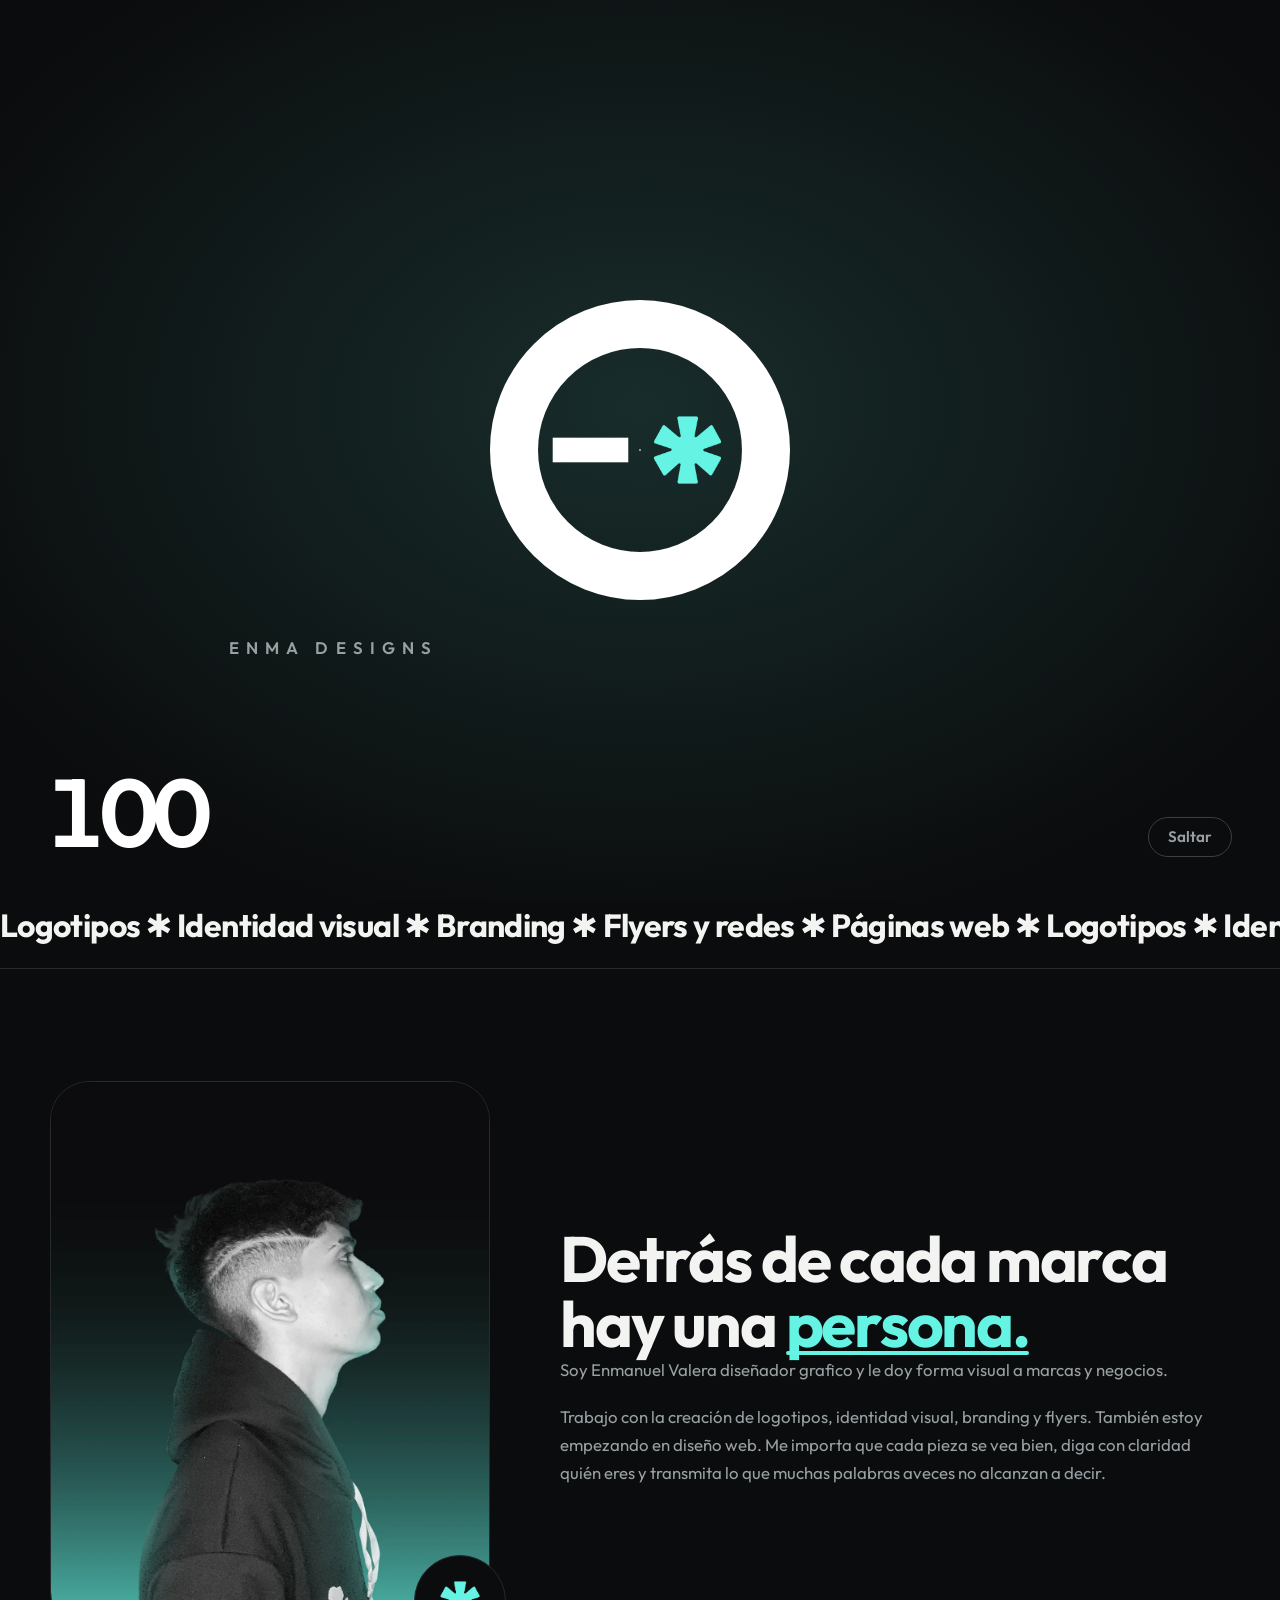
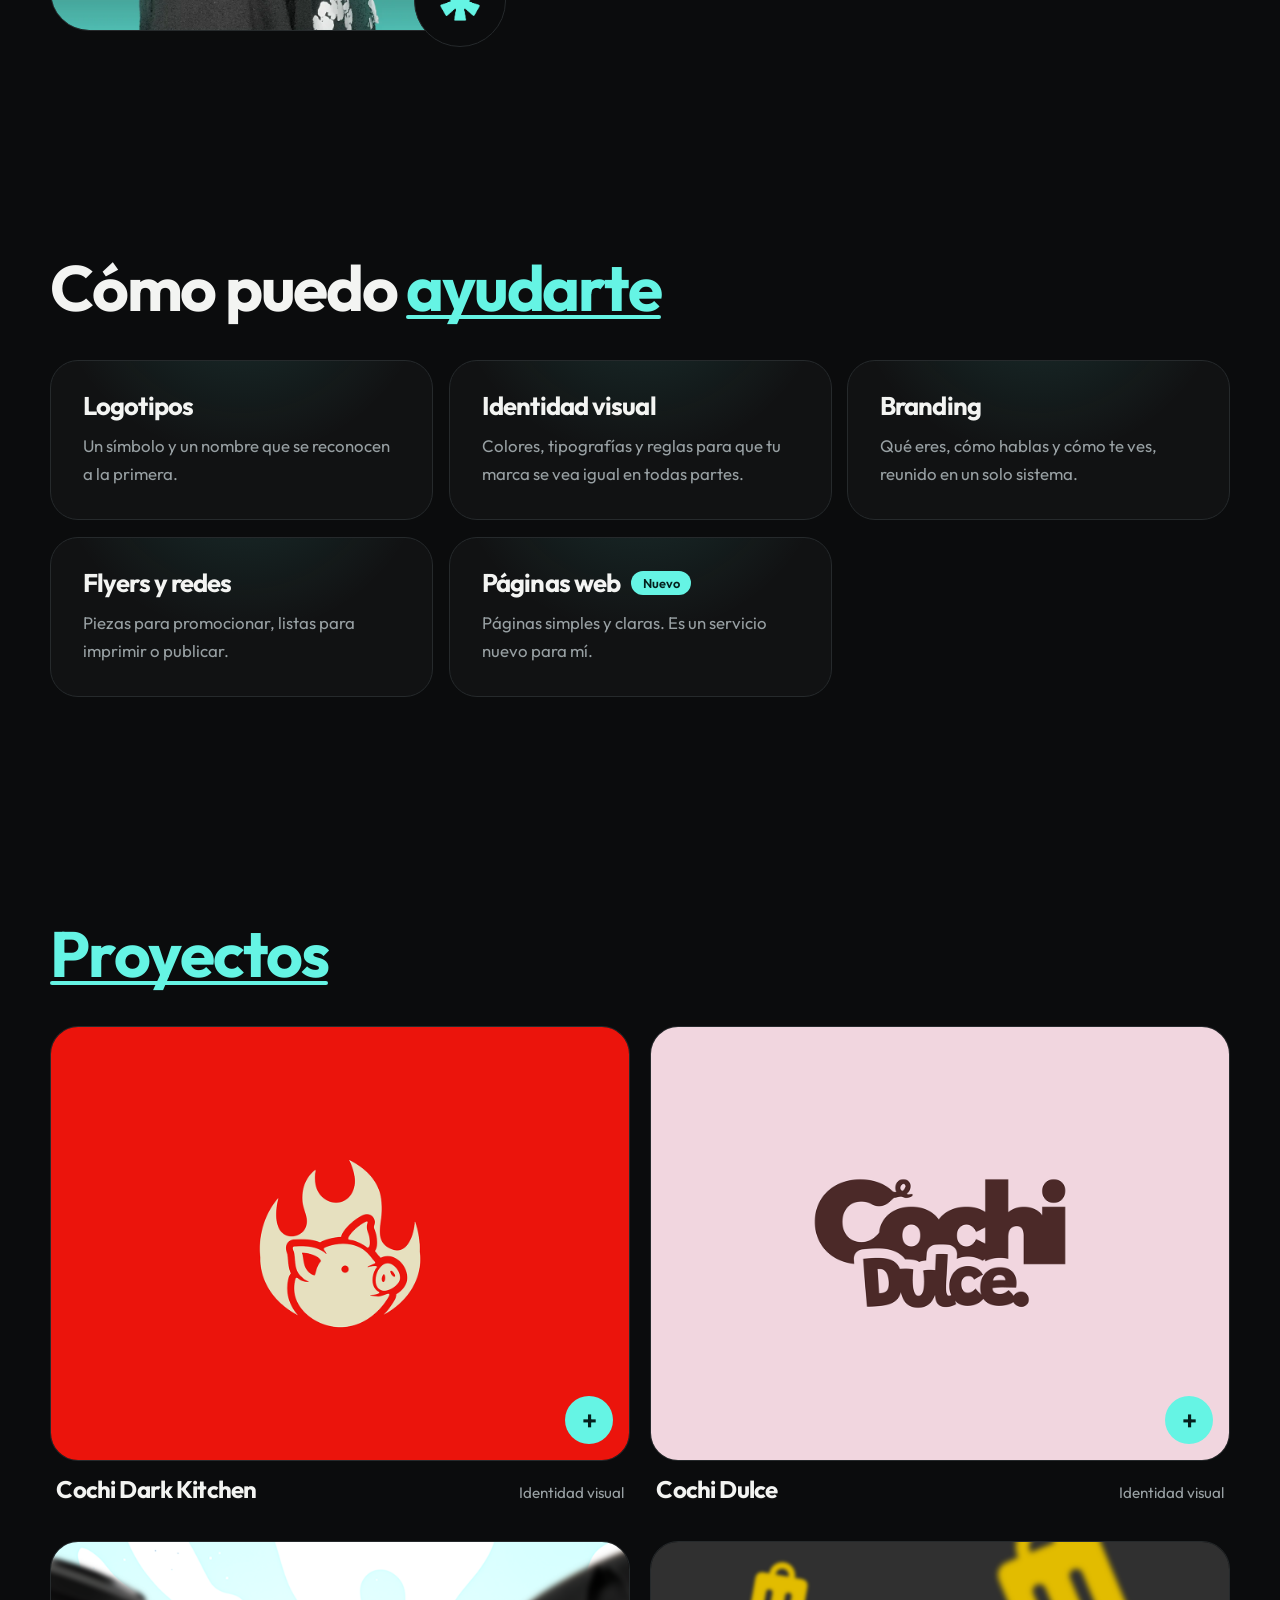
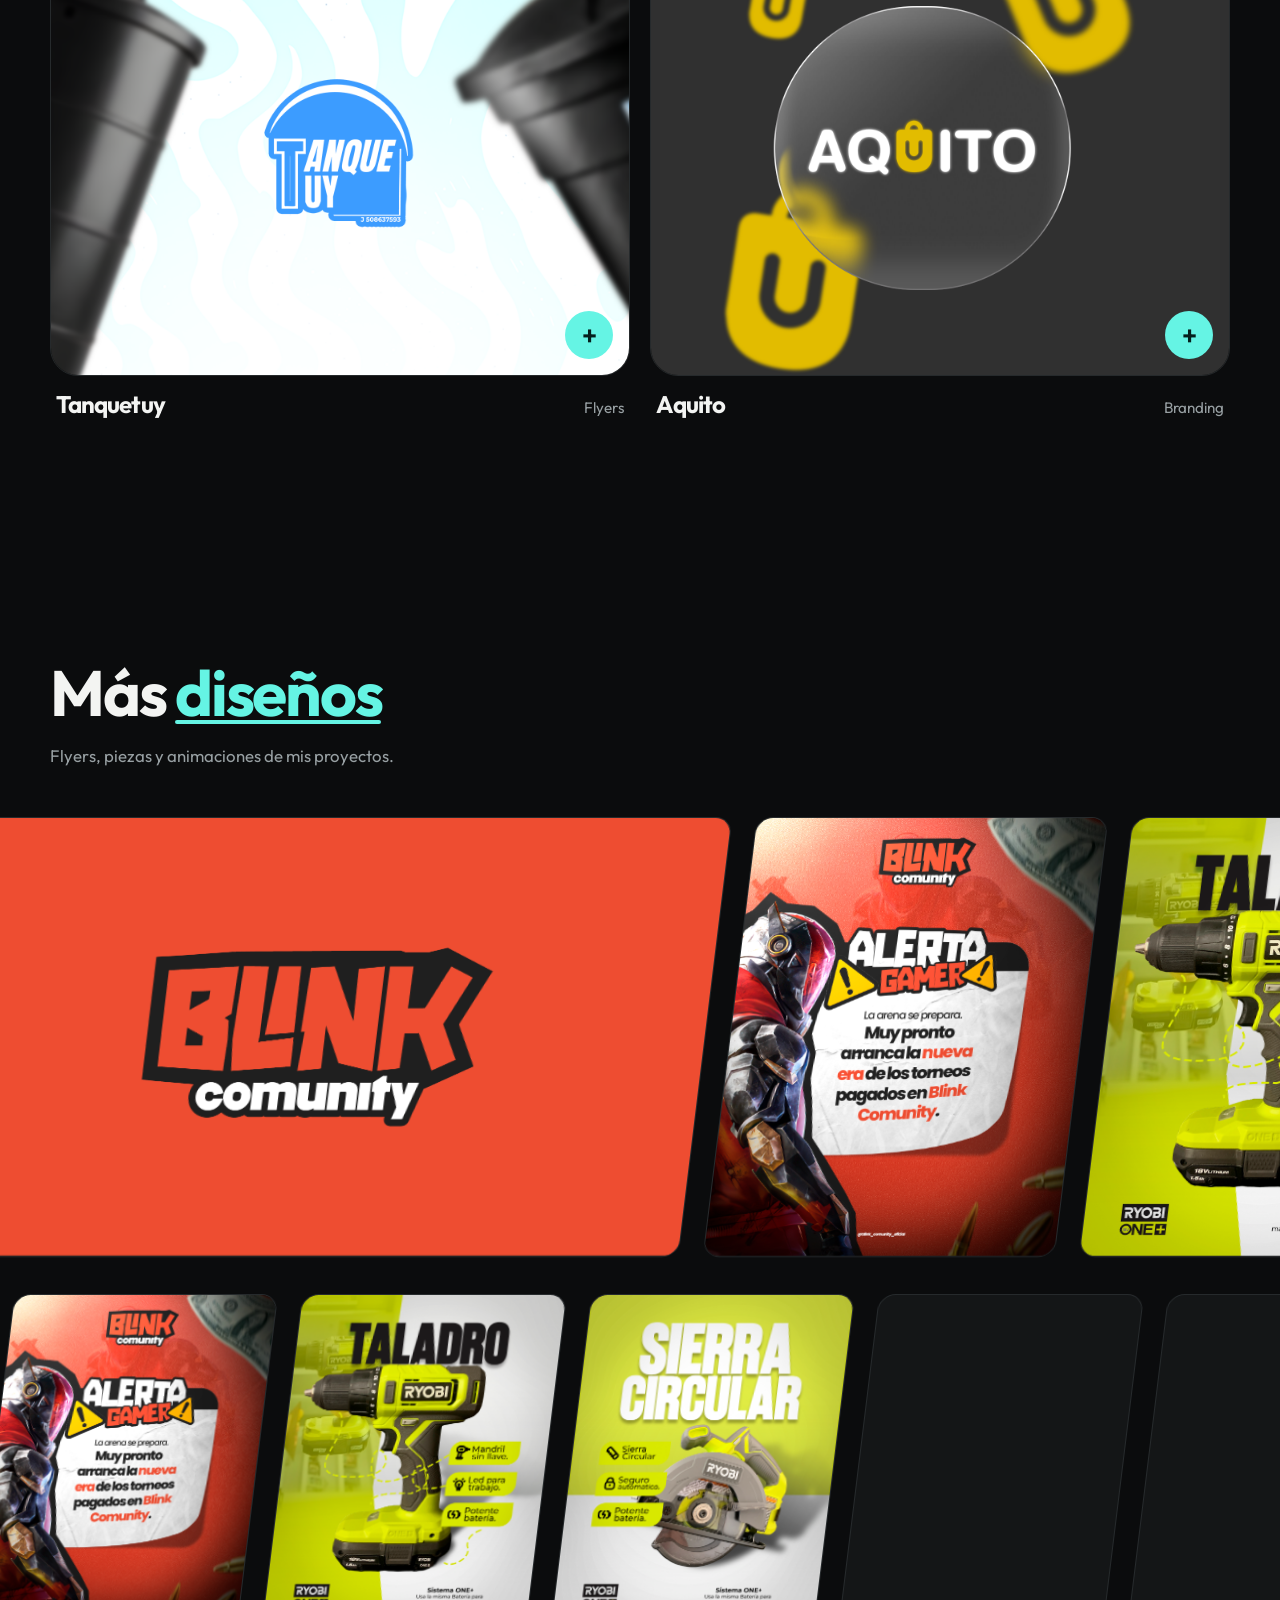
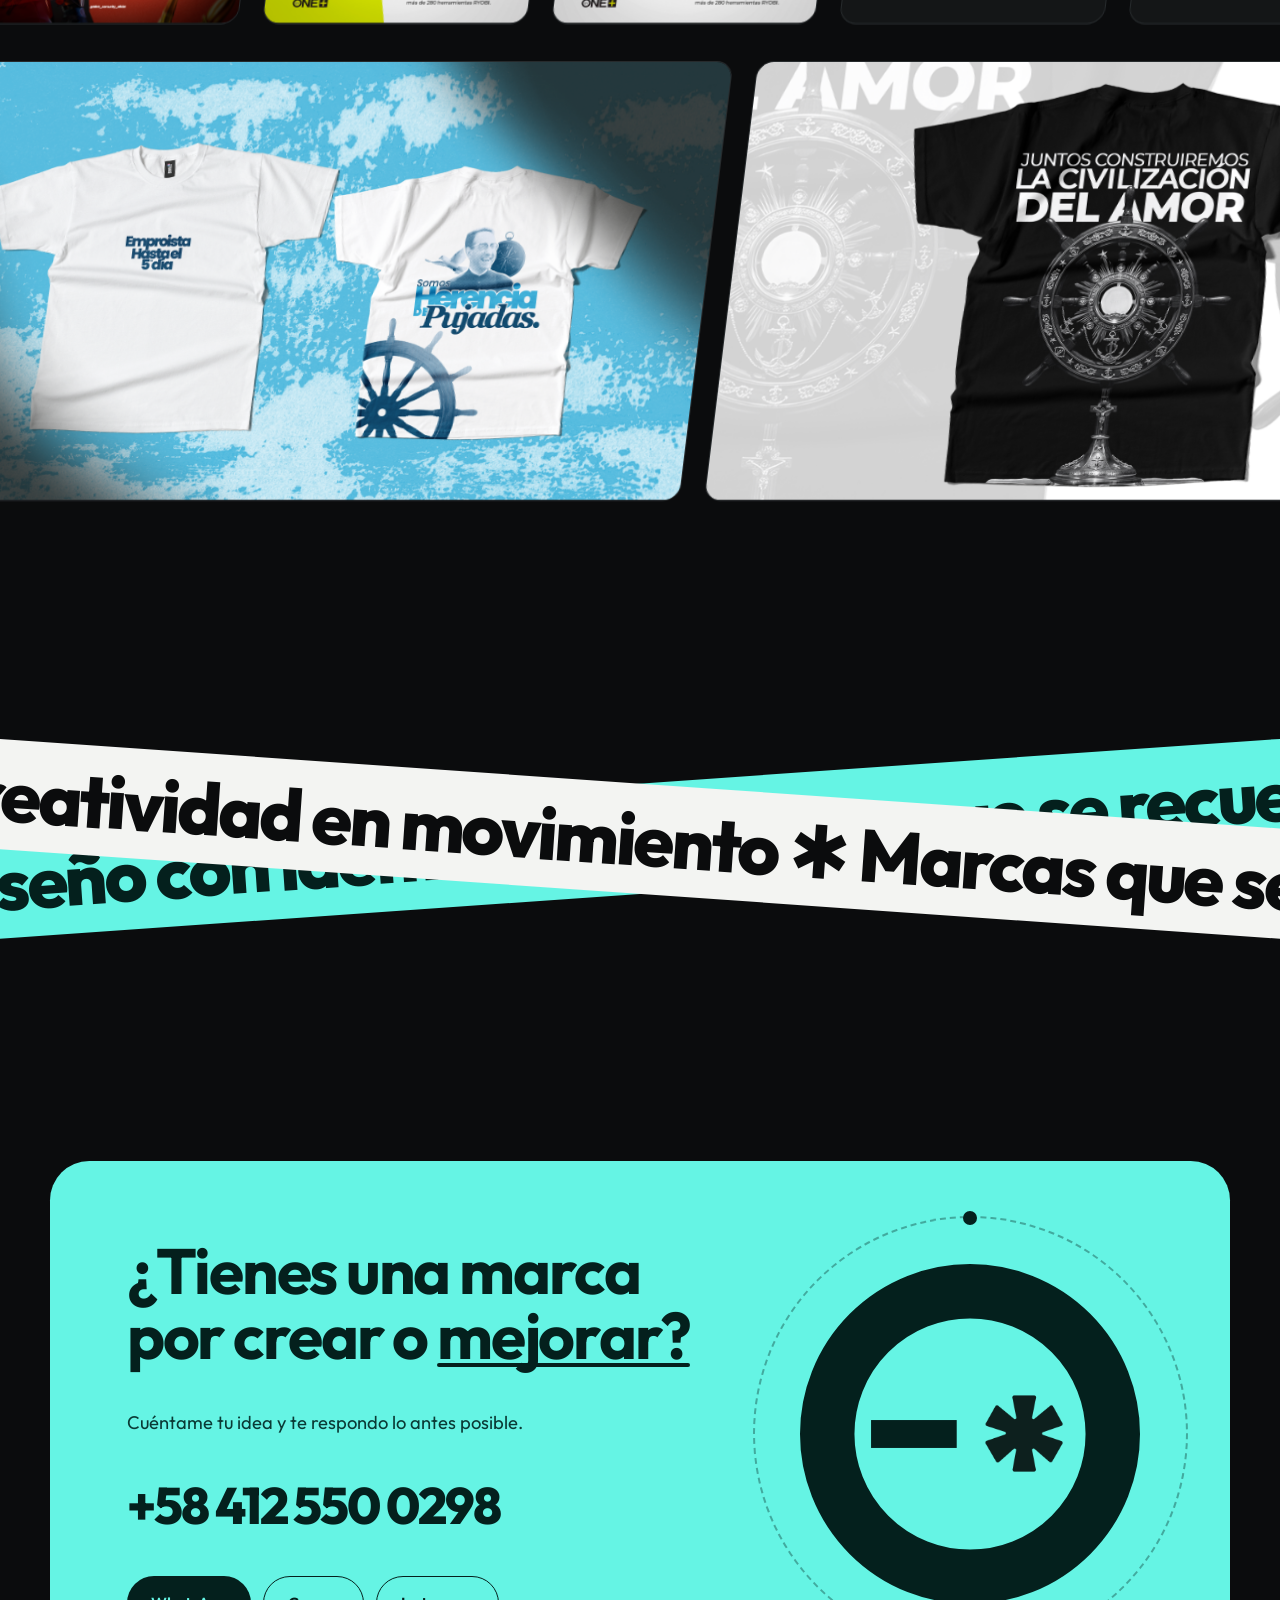
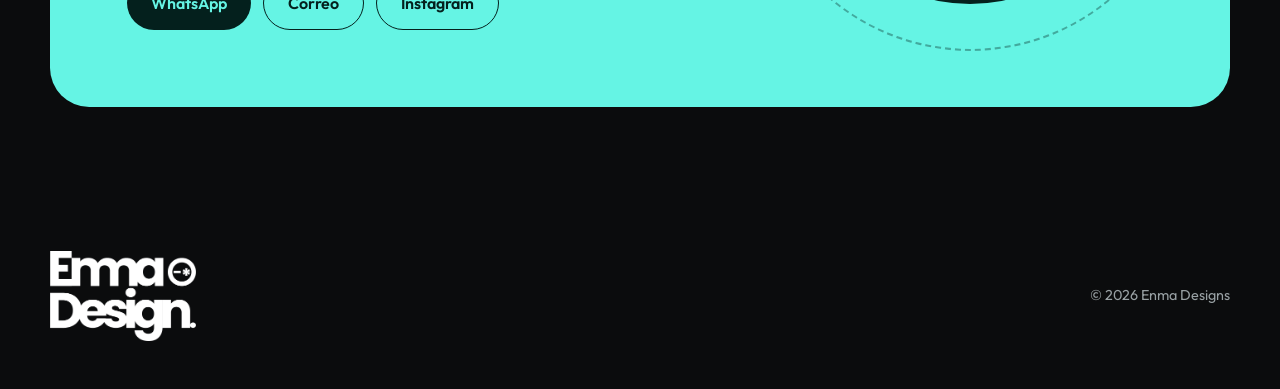
==== index.html @ 1e069873 "Initial commit" ====
<!DOCTYPE html>
<html lang="es">
<head>
<meta charset="utf-8">
<meta name="viewport" content="width=device-width,initial-scale=1">
<title>Enma Designs</title>
<meta name="description" content="Portafolio de diseño gráfico: logotipos, identidad visual, branding y flyers.">
<meta name="theme-color" content="#0b0c0d">
<meta property="og:type" content="website">
<meta property="og:title" content="Enma Designs | Portafolio de diseño gráfico">
<meta property="og:description" content="Logotipos, identidad visual, branding y flyers. Mira mi portafolio.">
<meta property="og:image" content="https://TU-DOMINIO.vercel.app/assets/og.png">
<meta name="twitter:card" content="summary_large_image">
<link rel="icon" href="assets/favicon.png">
<link rel="preconnect" href="https://fonts.googleapis.com">
<link rel="preconnect" href="https://fonts.gstatic.com" crossorigin>
<link href="https://fonts.googleapis.com/css2?family=Outfit:wght@300;400;600;700;800&display=swap" rel="stylesheet">
<script>if(!matchMedia("(prefers-reduced-motion:reduce)").matches){document.documentElement.classList.add("intro");setTimeout(function(){document.documentElement.classList.remove("intro")},8000)}</script>
<link rel="stylesheet" href="css/styles.css">
</head>
<body>
<div id="intro" role="status" aria-label="Cargando">
  <svg class="i-svg" viewBox="0 0 512 512" aria-hidden="true">
    <circle class="i-ring" cx="256.0" cy="256.0" r="215.0" stroke-width="82.0" pathLength="1"/>
    <g class="i-fade">
      <rect class="i-dash" x="107" y="235" width="129" height="42"/>
      <image class="i-star" href="assets/asterisco.png" x="269" y="189" width="136" height="134"/>
    </g>
  </svg>
  <p class="i-name"><i data-c="marca"></i></p>
  <b id="cnt">00</b>
  <button id="skip">Saltar</button>
</div>
<div class="bg" aria-hidden="true"><i></i><i></i><i></i></div>
<header class="nav">
  <a href="#inicio" class="brand" aria-label="Inicio"><img src="assets/isotipo-blanco.png" alt="" width="38" height="38"><span data-c="marca"></span></a>
  <button class="burger" aria-label="Abrir menú" aria-expanded="false"><span></span><span></span></button>
  <nav id="menu">
    <a href="#sobre-mi">Sobre mí</a><a href="#servicios">Servicios</a><a href="#proyectos">Proyectos</a><a href="#galeria">Galería</a>
    <a href="#contacto" class="btn">Contacto</a>
  </nav>
</header>

<main>
<section class="hero wrap" id="inicio">
  <div class="hero-card">
    <div class="orb"><div class="ring3d"></div><div class="ring3d b"></div><img class="star" src="assets/asterisco.png" alt="" aria-hidden="true"></div>
    <p class="hi">Hola, soy diseñador gráfico y creo <span class="swap" id="swap"></span></p>
    <h1><span class="ln"><i>Diseño</i></span><span class="ln"><i>con identidad</i></span><span class="ln"><i>propia.</i></span></h1>
    <p class="lead" data-c="intro"></p>
    <div class="cta"><a href="#proyectos" class="btn">Ver proyectos</a><a data-l="wa" class="btn o" target="_blank" rel="noopener">Escríbeme por WhatsApp</a></div>
  </div>
</section>

<div class="strip" aria-hidden="true"><div id="marquee"></div></div>

<section id="sobre-mi" class="wrap about">
  <figure class="photo rv"><div id="foto" class="tilt"></div><img class="sticker" src="assets/asterisco.png" alt=""></figure>
  <div class="rv"><h2>Detrás de cada marca hay una persona.</h2><div id="sobre"></div></div>
</section>

<section id="servicios" class="wrap">
  <h2 class="rv">Cómo puedo ayudarte</h2>
  <div class="grid3" id="servicios-lista"></div>
</section>

<section id="proyectos" class="wrap">
  <h2 class="rv">Proyectos</h2>
  <div class="grid2" id="proyectos-lista"></div>
</section>

<section id="galeria" class="wrap">
  <h2 class="rv">Más diseños</h2>
  <p class="rv sub">Flyers, piezas y animaciones de mis proyectos.</p>
  <div class="reel" id="reel"></div>
</section>

<section class="ribbons" aria-hidden="true"><div class="rb a"><div class="mq" id="rbA"></div></div><div class="rb b"><div class="mq" id="rbB"></div></div></section>

<section id="contacto" class="wrap">
  <div class="contact rv">
      <div class="iso" aria-hidden="true">
    <div class="iso-in">
      <span class="iso-orbit"></span>
      <svg viewBox="0 0 512 512"><circle class="iso-ring" cx="256" cy="256" r="215" stroke-width="82" pathLength="1"/><rect class="iso-dash" x="107" y="235" width="129" height="42"/></svg>
      <span class="iso-star"><img src="assets/asterisco.png" alt=""></span>
    </div>
  </div>
    <h2>¿Tienes una marca por crear o mejorar?</h2>
    <p>Cuéntame tu idea y te respondo lo antes posible.</p>
    <a data-l="tel" class="phone" data-c="telefono"></a>
    <div class="cta"><a data-l="wa" class="btn" target="_blank" rel="noopener">WhatsApp</a><a data-l="mail" class="btn o">Correo</a><a data-l="ig" class="btn o" target="_blank" rel="noopener">Instagram</a></div>
  </div>
</section>
</main>

<dialog id="modal" aria-label="Detalle del proyecto"><button class="x" aria-label="Cerrar">✕</button><div id="modal-body"></div><div class="m-nav"><button data-d="-1">‹ Anterior</button><button data-d="1">Siguiente ›</button></div></dialog>

<dialog id="lb" aria-label="Diseño ampliado"><button class="x" aria-label="Cerrar">✕</button><div id="lb-body"></div><div class="m-nav"><button data-d="-1" aria-label="Anterior">‹</button><button data-d="1" aria-label="Siguiente">›</button></div></dialog>

<a class="fab" data-l="wa" target="_blank" rel="noopener">WhatsApp</a>

<footer class="wrap foot"><img src="assets/logotipo-blanco.png" alt="Logotipo" height="90"><p>© <span id="anio"></span> <span data-c="marca"></span></p></footer>

<script src="js/config.js"></script>
<script src="js/main.js"></script>
<script src="js/intro.js"></script>
</body>
</html>
---- css/styles.css ----
:root{--bg:#0b0c0d;--card:#141617;--line:#262a2c;--tx:#f3f4f2;--mu:#98a0a3;--ac:#65f4e4;--r:28px;--rot:0deg}
*{box-sizing:border-box;margin:0}
html{scroll-behavior:smooth;scroll-padding-top:90px}
html{background:var(--bg)}body{background:transparent;color:var(--tx);font:400 1.05rem/1.65 "Outfit",system-ui,sans-serif;-webkit-font-smoothing:antialiased;overflow-x:hidden}
img,video{display:block;max-width:100%}
a{color:inherit;text-decoration:none}
:focus-visible{outline:2px solid var(--ac);outline-offset:3px}
.wrap{width:min(1180px,100% - 2.5rem);margin-inline:auto}
section{padding:clamp(3.5rem,9vw,7rem) 0}
h1,h2,h3{font-weight:700;line-height:1.02;letter-spacing:-.035em}
h2{font-size:clamp(2.1rem,5.5vw,4rem);max-width:15ch;margin-bottom:2.5rem}
p{max-width:60ch;color:var(--mu)}
.btn{display:inline-flex;align-items:center;padding:.8rem 1.5rem;border-radius:99px;font-weight:600;font-size:1rem;background:var(--ac);color:#04201d;transition:transform .2s,background .2s}
.btn:hover{transform:translateY(-2px)}
.btn.o{background:none;color:var(--tx);border:1px solid #3a3f42}
.btn.o:hover{border-color:var(--ac);color:var(--ac)}
.cta{display:flex;flex-wrap:wrap;gap:.75rem;margin-top:1.8rem}

.nav{position:fixed;inset:0 0 auto;z-index:20;display:flex;justify-content:space-between;align-items:center;padding:.8rem 1.25rem;background:rgba(11,12,13,.75);backdrop-filter:blur(14px);border-bottom:1px solid var(--line)}
.brand{display:flex;align-items:center;gap:.6rem;font-weight:700;letter-spacing:-.02em}
.nav nav{display:flex;align-items:center;gap:1.8rem;font-weight:400}
.nav nav a:not(.btn):hover{color:var(--ac)}
.nav .btn{padding:.55rem 1.2rem}
.burger{display:none;background:none;border:0;width:44px;height:44px;cursor:pointer}
.burger span{display:block;width:24px;height:2px;background:var(--tx);margin:6px auto;transition:transform .25s}
.menu .burger span:first-child{transform:translateY(4px) rotate(45deg)}
.menu .burger span:last-child{transform:translateY(-4px) rotate(-45deg)}

.hero{padding:6.5rem 0 1rem}
.hero-card{position:relative;overflow:hidden;border-radius:calc(var(--r)*1.4);padding:clamp(1.8rem,6vw,5rem);min-height:min(78vh,640px);display:flex;flex-direction:column;justify-content:flex-end;background:radial-gradient(90% 90% at 85% 15%,rgba(101,244,228,.2),transparent 60%),linear-gradient(160deg,#16191a,#0d0f10);border:1px solid var(--line)}
.hero h1{font-size:clamp(3rem,10.5vw,8.2rem);font-weight:800;letter-spacing:-.05em;line-height:.95;margin:.8rem 0 1.4rem}
.ln{display:block;overflow:hidden;padding-bottom:.08em}
.ln i{display:block;font-style:normal;transform:translateY(105%);animation:up .9s cubic-bezier(.2,.8,.2,1) forwards;animation-delay:calc(var(--d,0)*.12s + .15s)}
.ln:nth-child(2) i{--d:1}.ln:nth-child(3) i{--d:2}
@keyframes up{to{transform:none}}
.hi{color:var(--tx);font-weight:600}
.lead{font-size:1.2rem}
.star{position:absolute;right:-9%;top:-12%;width:min(58%,560px);opacity:.95;transform:rotate(var(--rot));filter:drop-shadow(0 0 60px rgba(101,244,228,.35));pointer-events:none}

.strip{overflow:hidden;border-block:1px solid var(--line);padding:1rem 0;margin-top:1.5rem;color:var(--tx);font-size:clamp(1.3rem,3vw,2rem);font-weight:700;letter-spacing:-.02em;white-space:nowrap}
#marquee{display:flex;width:max-content;animation:mq 40s linear infinite}
#marquee span{padding-right:.5rem}
@keyframes mq{to{transform:translateX(-50%)}}

.about{display:grid;grid-template-columns:1fr 1fr;gap:2rem 4rem;align-items:start}
.about h2{margin:0}.about p+p{margin-top:1.2rem}
.grid3{display:grid;grid-template-columns:repeat(3,1fr);gap:1rem}
.grid2{display:grid;grid-template-columns:repeat(2,1fr);gap:1.25rem}
.card{background:var(--card);border:1px solid var(--line);border-radius:var(--r);padding:2rem;transition:border-color .25s}
.card:hover{border-color:var(--ac)}
.card h3{font-size:1.6rem;margin-bottom:.8rem;display:flex;align-items:center;gap:.7rem;flex-wrap:wrap}
.card small{font:600 .8rem/1 "Outfit";letter-spacing:0;color:#04201d;background:var(--ac);border-radius:99px;padding:.35rem .7rem}

.proj{display:block}
.media{aspect-ratio:4/3;border-radius:var(--r);overflow:hidden;background:var(--card);border:1px solid var(--line)}
.media img,.media video{width:100%;height:100%;object-fit:cover;transition:transform .6s}
.proj:hover .media img,.proj:hover .media video{transform:scale(1.04)}
.ph{height:100%;display:grid;place-items:center;background:radial-gradient(70% 70% at 50% 50%,rgba(101,244,228,.12),transparent)}
.ph img{width:26%;height:auto;opacity:.5;object-fit:contain}
.meta{display:flex;justify-content:space-between;align-items:baseline;gap:1rem;padding:1rem .4rem}
.meta h3{font-size:1.5rem}.meta span{color:var(--mu);font-size:.95rem}

.contact{border-radius:calc(var(--r)*1.4);padding:clamp(2rem,6vw,5rem);background:var(--ac);color:#04201d}
.contact h2{max-width:14ch}.contact p{color:#0a3a35;font-size:1.15rem}
.phone{display:block;margin-top:1.5rem;font-size:clamp(1.8rem,5vw,3.2rem);font-weight:800;letter-spacing:-.04em}
.contact .btn{background:#04201d;color:var(--ac)}
.contact .btn.o{background:none;color:#04201d;border-color:#04201d}
.foot{display:flex;justify-content:space-between;align-items:center;padding:2rem 0 3rem;flex-wrap:wrap;gap:1rem}
.foot img{width:auto}.foot p{font-size:.9rem}

.rv{opacity:0;transform:translateY(28px);transition:opacity .8s,transform .8s cubic-bezier(.2,.8,.2,1);transition-delay:calc(var(--i,0)*.1s)}
.rv.in{opacity:1;transform:none}

@media(max-width:860px){
  .grid3{grid-template-columns:1fr 1fr}.about{grid-template-columns:1fr}
  .burger{display:block}
  .nav nav{position:fixed;inset:64px 0 auto;flex-direction:column;align-items:stretch;gap:0;background:var(--bg);padding:.5rem 1.25rem 1.5rem;border-bottom:1px solid var(--line);transform:translateY(-130%);transition:transform .35s}
  .menu .nav nav{transform:none}
  .nav nav a{padding:1rem 0;font-size:1.3rem}.nav nav .btn{justify-content:center;margin-top:.5rem}
}
@media(max-width:560px){.grid3,.grid2{grid-template-columns:1fr}.star{width:80%;right:-25%}.hero-card{min-height:70vh}}
@media(prefers-reduced-motion:reduce){*{animation:none!important;transition:none!important}.ln i{transform:none}.rv{opacity:1;transform:none}}

/* ---- fondo animado ---- */
.bg{position:fixed;inset:0;z-index:-1;overflow:hidden;pointer-events:none}
.bg i{position:absolute;width:75vmax;height:75vmax;border-radius:50%;background:radial-gradient(circle,var(--c) 0,transparent 62%);animation:drift 28s ease-in-out infinite alternate}
.bg i:nth-child(1){--c:rgba(101,244,228,.2);top:-30vmax;left:-25vmax}
.bg i:nth-child(2){--c:rgba(10,130,140,.32);bottom:-35vmax;right:-25vmax;animation-duration:36s}
.bg i:nth-child(3){--c:rgba(40,200,170,.12);top:25vh;left:30vw;animation-duration:44s;animation-direction:alternate-reverse}
@keyframes drift{to{transform:translate(20vmax,14vmax) scale(1.25)}}
.hero-card{background:radial-gradient(90% 90% at 85% 15%,rgba(101,244,228,.16),transparent 60%),rgba(14,16,17,.55)}
.card{background:radial-gradient(320px circle at var(--mx,50%) var(--my,-60%),rgba(101,244,228,.14),transparent 60%),rgba(20,22,23,.72)}

/* ---- sobre mí con foto ---- */
@media(min-width:861px){.about{grid-template-columns:.8fr 1.2fr;align-items:center}}
.photo{position:relative;width:100%;max-width:440px}
#foto{aspect-ratio:4/5;border-radius:calc(var(--r)*1.4);overflow:hidden;border:1px solid var(--line);background:rgba(20,22,23,.7)}
#foto>img{width:100%;height:100%;object-fit:cover}
#foto .ph{align-content:center;gap:.8rem}
#foto .ph img{width:90px}
.sticker{position:absolute;right:-1rem;bottom:-1rem;width:92px;height:92px;padding:22px;object-fit:contain;border-radius:50%;background:var(--bg);border:1px solid var(--line);transform:rotate(var(--rot))}

/* ---- tarjetas de proyecto ---- */
.proj{font:inherit;color:inherit;background:none;border:0;padding:0;width:100%;text-align:left;cursor:pointer}
.media{position:relative}
.plus{position:absolute;right:1rem;bottom:1rem;width:48px;height:48px;border-radius:50%;display:grid;place-items:center;background:var(--ac);color:#04201d;font-size:1.7rem;font-weight:600;transition:transform .35s cubic-bezier(.2,.8,.2,1)}
.proj:hover .plus,.proj:focus-visible .plus{transform:rotate(90deg) scale(1.12)}
.proj:hover .media{border-color:var(--ac)}

/* ---- ventana del proyecto ---- */
body.lock{overflow:hidden}
dialog{margin:auto;width:min(980px,100% - 1.2rem);max-height:92vh;padding:0;overflow:auto;border:1px solid var(--line);border-radius:var(--r);background:#0f1112;color:var(--tx);overscroll-behavior:contain}
dialog[open]{animation:pop .45s cubic-bezier(.2,.8,.2,1)}
@keyframes pop{from{opacity:0;transform:translateY(30px) scale(.97)}}
dialog::backdrop{background:rgba(4,5,5,.82);backdrop-filter:blur(6px)}
.x{position:sticky;top:.8rem;float:right;margin:.8rem .8rem 0 0;z-index:2;width:44px;height:44px;border-radius:50%;border:1px solid #3a3f42;background:rgba(11,12,13,.85);color:var(--tx);font-size:1.1rem;cursor:pointer}
.x:hover{border-color:var(--ac);color:var(--ac)}
.m-info{padding:clamp(1.5rem,5vw,3.5rem) clamp(1.5rem,5vw,3.5rem) 1.5rem}
.m-info span{color:var(--ac);font-weight:600}
.m-info h3{font-size:clamp(2.2rem,6vw,4rem);margin:.4rem 0 1rem}
.m-info .btn{margin-top:1.5rem}
.m-media{display:grid;gap:1rem;padding:0 clamp(1rem,3vw,2rem) 1.5rem}
.m-media img,.m-media video{width:100%;border-radius:calc(var(--r)*.7)}
.m-media .ph{aspect-ratio:16/9;border-radius:calc(var(--r)*.7);background:var(--card)}
.m-nav{display:flex;justify-content:space-between;padding:1rem clamp(1rem,3vw,2rem) 1.5rem;border-top:1px solid var(--line)}
.m-nav button{font:600 1rem "Outfit";color:var(--tx);background:none;border:1px solid #3a3f42;border-radius:99px;padding:.7rem 1.3rem;cursor:pointer}
.m-nav button:hover{border-color:var(--ac);color:var(--ac)}

/* ---- galería en movimiento: dos filas en bucle ---- */
.sub{margin:-1.5rem 0 2rem}
.reel{display:grid;gap:.3rem;width:100vw;margin-left:calc(50% - 50vw)}
.row{overflow:hidden;padding:1rem 0;--h:clamp(230px,34vw,440px)}
.row.b{--h:clamp(170px,25vw,330px)}
.track{display:flex;gap:clamp(.8rem,2vw,1.5rem);width:max-content;will-change:transform}
.pc{flex:none;height:var(--h);width:auto;border-radius:calc(var(--r)*.6);border:1px solid var(--line);background:var(--card);transition:transform .5s cubic-bezier(.2,.8,.2,1)}
@media(hover:hover){.pc:hover{transform:scale(1.04)}}
.row.rv{transform:translateX(var(--from,0));transition-duration:1.3s}
.row.rv.in{transform:none}
@media(prefers-reduced-motion:reduce){.row{overflow-x:auto}.row.rv{transform:none}}

/* ---- intro animada ---- */
@property --ir{syntax:"<length>";inherits:false;initial-value:0px}
html.intro{overflow:hidden}
html.intro .ln i{animation-play-state:paused}
#intro{--ir:0px;--w:min(44vmin,300px);display:none;position:fixed;inset:0;z-index:100;overflow:hidden;color:#fff;background:radial-gradient(60% 60% at 50% 45%,rgba(101,244,228,.14),transparent),#0b0c0d;-webkit-mask:radial-gradient(circle at 50% 50%,transparent var(--ir),#000 calc(var(--ir) + 1.5px));mask:radial-gradient(circle at 50% 50%,transparent var(--ir),#000 calc(var(--ir) + 1.5px))}
html.intro #intro,#intro.go{display:block}
.i-svg{position:absolute;inset:0;margin:auto;width:var(--w);height:var(--w);overflow:visible}
.i-ring{fill:none;stroke:#fff;stroke-dasharray:1;stroke-dashoffset:1;transform-box:fill-box;transform-origin:center;transform:rotate(-90deg);animation:draw 1.3s .1s cubic-bezier(.65,0,.25,1) forwards}
@keyframes draw{to{stroke-dashoffset:0}}
.i-dash{fill:#fff;transform-box:fill-box;transform-origin:left center;transform:scaleX(0);animation:sx .7s .35s cubic-bezier(.2,.8,.2,1) forwards}
@keyframes sx{to{transform:none}}
.i-star{transform-box:fill-box;transform-origin:center;transform:scale(0) rotate(-220deg);animation:pop 1s 1.05s cubic-bezier(.34,1.56,.64,1) forwards}
@keyframes pop{to{transform:none}}
#intro.out .i-fade{transform-origin:50% 50%;animation:bye .38s cubic-bezier(.5,0,.75,0) forwards}
@keyframes bye{to{opacity:0;transform:scale(.4)}}
.i-name{position:absolute;left:0;right:0;top:calc(50% + var(--w)/2 + 1.8rem);text-align:center;overflow:hidden;padding:.3rem 0 .3rem .42em;font-weight:600;font-size:clamp(.8rem,2.4vw,1.05rem);letter-spacing:.42em;text-transform:uppercase}
.i-name i{display:block;font-style:normal;transform:translateY(120%);animation:up .8s 1.55s cubic-bezier(.2,.8,.2,1) forwards}
#intro.out .i-name{opacity:0;transition:opacity .3s}
#cnt{position:absolute;left:clamp(1.2rem,4vw,3rem);bottom:clamp(1.2rem,4vw,2.5rem);font:600 clamp(2.5rem,9vw,6rem)/1 "Outfit";letter-spacing:-.04em;font-variant-numeric:tabular-nums}
#skip{position:absolute;right:clamp(1.2rem,4vw,3rem);bottom:clamp(1.4rem,4vw,2.7rem);font:600 .95rem "Outfit";color:var(--mu);background:none;border:1px solid #3a3f42;border-radius:99px;padding:.6rem 1.2rem;cursor:pointer}
#skip:hover{color:var(--ac);border-color:var(--ac)}
#intro.go{animation:iris 1.05s cubic-bezier(.7,0,.2,1) forwards}
#intro.go .i-svg{animation:grow 1.05s cubic-bezier(.7,0,.2,1) forwards}
#intro.go .i-ring{stroke:var(--ac);transition:stroke .25s}
@keyframes iris{from{--ir:var(--r0)}to{--ir:var(--R)}}
@keyframes grow{to{transform:scale(var(--S))}}

/* ---- 3D y texto en movimiento ---- */
.orb{position:absolute;right:-9%;top:-12%;width:min(58%,560px);aspect-ratio:1;display:grid;place-items:center;transform-style:preserve-3d;transform:perspective(900px) rotateX(var(--tx,0deg)) rotateY(var(--ty,0deg));transition:transform .35s ease-out;pointer-events:none}
.orb .star{position:static;width:100%}
.ring3d{position:absolute;inset:-10%;border-radius:50%;border:2px solid rgba(101,244,228,.55);animation:orbit 16s linear infinite}
.ring3d.b{inset:-26%;border:2px dashed rgba(255,255,255,.22);animation-duration:24s;animation-direction:reverse}
@keyframes orbit{from{transform:perspective(900px) rotateX(68deg) rotateZ(0)}to{transform:perspective(900px) rotateX(68deg) rotateZ(360deg)}}
.swap{display:inline-grid;overflow:hidden;vertical-align:bottom;color:var(--ac)}
.swap b{grid-area:1/1;font-weight:600;opacity:0;transform:translateY(110%);transition:transform .6s cubic-bezier(.2,.8,.2,1),opacity .6s}
.swap b.on{opacity:1;transform:none}.swap b.off{transform:translateY(-110%)}
.tilt,.media{transition:transform .3s cubic-bezier(.2,.8,.2,1),border-color .25s;will-change:transform}
h2.rv{transform:perspective(900px) rotateX(-55deg) translateY(30px);transform-origin:0 100%}
h2.rv.in{transform:none}
.ribbons{position:relative;height:clamp(260px,38vw,420px);padding:0;overflow:hidden}
.rb{position:absolute;left:-6%;right:-6%;top:50%;overflow:hidden;white-space:nowrap;font-weight:800;letter-spacing:-.04em;font-size:clamp(2rem,6vw,4.6rem);line-height:1.5}
.rb.a{background:var(--ac);color:#04201d;transform:translateY(-50%) rotate(-4deg)}
.rb.b{background:var(--tx);color:#0b0c0d;transform:translateY(-50%) rotate(4deg)}
.mq{display:flex;width:max-content;animation:mq 32s linear infinite}
.rb.b .mq{animation-direction:reverse;animation-duration:40s}
.mq span{padding-right:.4em}

/* ---- móvil, galería ampliable, títulos y foto 3D ---- */
.hero-card{min-height:min(78svh,640px)}
.row{--h:clamp(260px,40vw,440px)}.row.b{--h:clamp(200px,29vw,330px)}
.pc{cursor:zoom-in}
#lb{width:100%;max-width:none;height:100dvh;max-height:none;border:0;border-radius:0;background:rgba(5,6,6,.94);backdrop-filter:blur(10px);flex-direction:column;overflow:hidden}
#lb[open]{display:flex}
#lb .x{position:fixed;top:max(.8rem,env(safe-area-inset-top));right:.8rem;float:none;margin:0;width:48px;height:48px}
#lb-body{flex:1;min-height:0;display:flex;flex-direction:column;align-items:center;justify-content:center;gap:1.2rem;padding:4.5rem 1rem 0;text-align:center}
.lb-m{max-width:100%;max-height:66dvh;width:auto;object-fit:contain;border-radius:var(--r)}
.lb-t{max-width:34rem}.lb-t h3{font-size:1.7rem;margin-bottom:.4rem}
#lb .m-nav{border:0;justify-content:center;gap:1rem;padding:1rem 1rem calc(1.2rem + env(safe-area-inset-bottom,0px))}
#lb .m-nav button{width:56px;height:56px;padding:0;font-size:1.6rem}
.fab{position:fixed;right:1rem;bottom:calc(1rem + env(safe-area-inset-bottom,0px));z-index:30;display:flex;align-items:center;gap:.6rem;padding:.9rem 1.3rem;border-radius:99px;background:var(--ac);color:#04201d;font-weight:700;box-shadow:0 10px 30px rgba(101,244,228,.28);animation:fab 3.2s ease-in-out infinite}
.fab::before{content:"";width:.6rem;height:.6rem;border-radius:50%;background:#04201d}
@keyframes fab{50%{transform:translateY(-4px)}}
html.intro .fab{display:none}
h2.rv{transform:none;opacity:1}
.w{display:inline-block;white-space:nowrap}
.c{display:inline-block;opacity:0;transform:perspective(500px) translateY(.5em) rotateX(-90deg) scale(.8);transform-origin:50% 100%;transition:transform .8s cubic-bezier(.2,.8,.2,1),opacity .5s;transition-delay:calc(var(--n)*.03s)}
h2.in .c,.in h2 .c{opacity:1;transform:none;animation:wave 5s calc(var(--n)*.1s + 1.4s) ease-in-out infinite}
@keyframes wave{50%{transform:translateY(-.07em)}}
.hl{position:relative;color:var(--ac)}
.hl::after{content:"";position:absolute;left:0;right:0;bottom:.02em;height:.07em;border-radius:9px;background:currentColor;transform:scaleX(0);transform-origin:left;transition:transform .9s .7s cubic-bezier(.2,.8,.2,1)}
h2.in .hl::after,.in h2 .hl::after{transform:none}
.contact .hl{color:inherit}
.ln:nth-child(3) i{color:var(--ac)}
.swap{padding-bottom:.2em;margin-bottom:-.2em}
@keyframes sway{0%,100%{transform:perspective(900px) rotateY(-9deg) rotateX(3deg)}50%{transform:perspective(900px) rotateY(9deg) rotateX(-3deg)}}
@media(hover:none){#foto{animation:sway 8s ease-in-out infinite}}

/* ---- galería ampliada: fondo transparente y animaciones ---- */
#lb{background:rgba(11,12,13,.34);-webkit-backdrop-filter:blur(18px) saturate(1.15);backdrop-filter:blur(18px) saturate(1.15)}
#lb::backdrop{background:none}
#lb[open]{animation:lbIn .45s ease-out}
@keyframes lbIn{from{opacity:0}}
#lb.out{animation:lbOut .38s ease-in forwards}
@keyframes lbOut{to{opacity:0}}
#lb-body{transition:transform .38s ease-in,opacity .38s}
#lb.out #lb-body{transform:scale(.94) translateY(14px);opacity:0}
.lb-m{box-shadow:0 30px 80px rgba(0,0,0,.4)}
.lb-t{animation:fadeUp .6s .3s cubic-bezier(.2,.8,.2,1) both}
@keyframes fadeUp{from{opacity:0;transform:translateY(16px)}}

/* ---- isotipo animado en el bloque de contacto ---- */
.contact{position:relative;overflow:hidden}
.contact>*:not(.iso){position:relative;z-index:1}
.iso{--iw:min(30vw,340px);position:absolute;right:clamp(1.5rem,7vw,6rem);top:50%;width:var(--iw);height:var(--iw);margin-top:calc(var(--iw)/-2);pointer-events:none}
.iso-in{position:relative;width:100%;height:100%;animation:isofloat 6s ease-in-out infinite}
.iso svg{position:absolute;inset:0;width:100%;height:100%;overflow:visible}
.iso-ring{fill:none;stroke:#04201d;stroke-dasharray:1;stroke-dashoffset:1;transform-box:fill-box;transform-origin:center;transform:rotate(-90deg)}
.iso-dash{fill:#04201d;transform-box:fill-box;transform-origin:left center;transform:scaleX(0)}
.iso-star{position:absolute;left:52.5%;top:36.9%;width:26.6%;height:26.2%;opacity:0;transform:scale(0) rotate(-220deg)}
.iso-star img{width:100%;height:100%;filter:brightness(.13);animation:isospin 14s linear infinite}
.iso-orbit{position:absolute;inset:-14%;border:2px dashed rgba(4,32,29,.35);border-radius:50%;opacity:0}
.iso-orbit::after{content:"";position:absolute;left:50%;top:-7px;width:14px;height:14px;margin-left:-7px;border-radius:50%;background:#04201d}
.contact.in .iso-ring{animation:isodraw 1.4s .3s cubic-bezier(.65,0,.25,1) forwards}
.contact.in .iso-dash{animation:isopop .8s .9s cubic-bezier(.2,.8,.2,1) forwards}
.contact.in .iso-star{animation:isopop 1.1s 1.3s cubic-bezier(.34,1.56,.64,1) forwards}
.contact.in .iso-orbit{animation:isoorb .8s 1.8s ease-out forwards,isospin 30s 1.8s linear infinite}
@keyframes isodraw{to{stroke-dashoffset:0}}
@keyframes isopop{to{opacity:1;transform:none}}
@keyframes isoorb{to{opacity:1}}
@keyframes isospin{to{transform:rotate(360deg)}}
@keyframes isofloat{0%,100%{transform:perspective(900px) translateY(0) rotateY(-10deg) rotateX(4deg)}50%{transform:perspective(900px) translateY(-14px) rotateY(10deg) rotateX(-4deg)}}
@media(max-width:900px){.iso{--iw:min(72vw,320px);right:-14%;top:auto;bottom:-12%;margin:0;opacity:.22}}
@media(prefers-reduced-motion:reduce){.iso-ring{stroke-dashoffset:0}.iso-dash{transform:none}.iso-star{opacity:1;transform:none}.iso-orbit{opacity:1}}
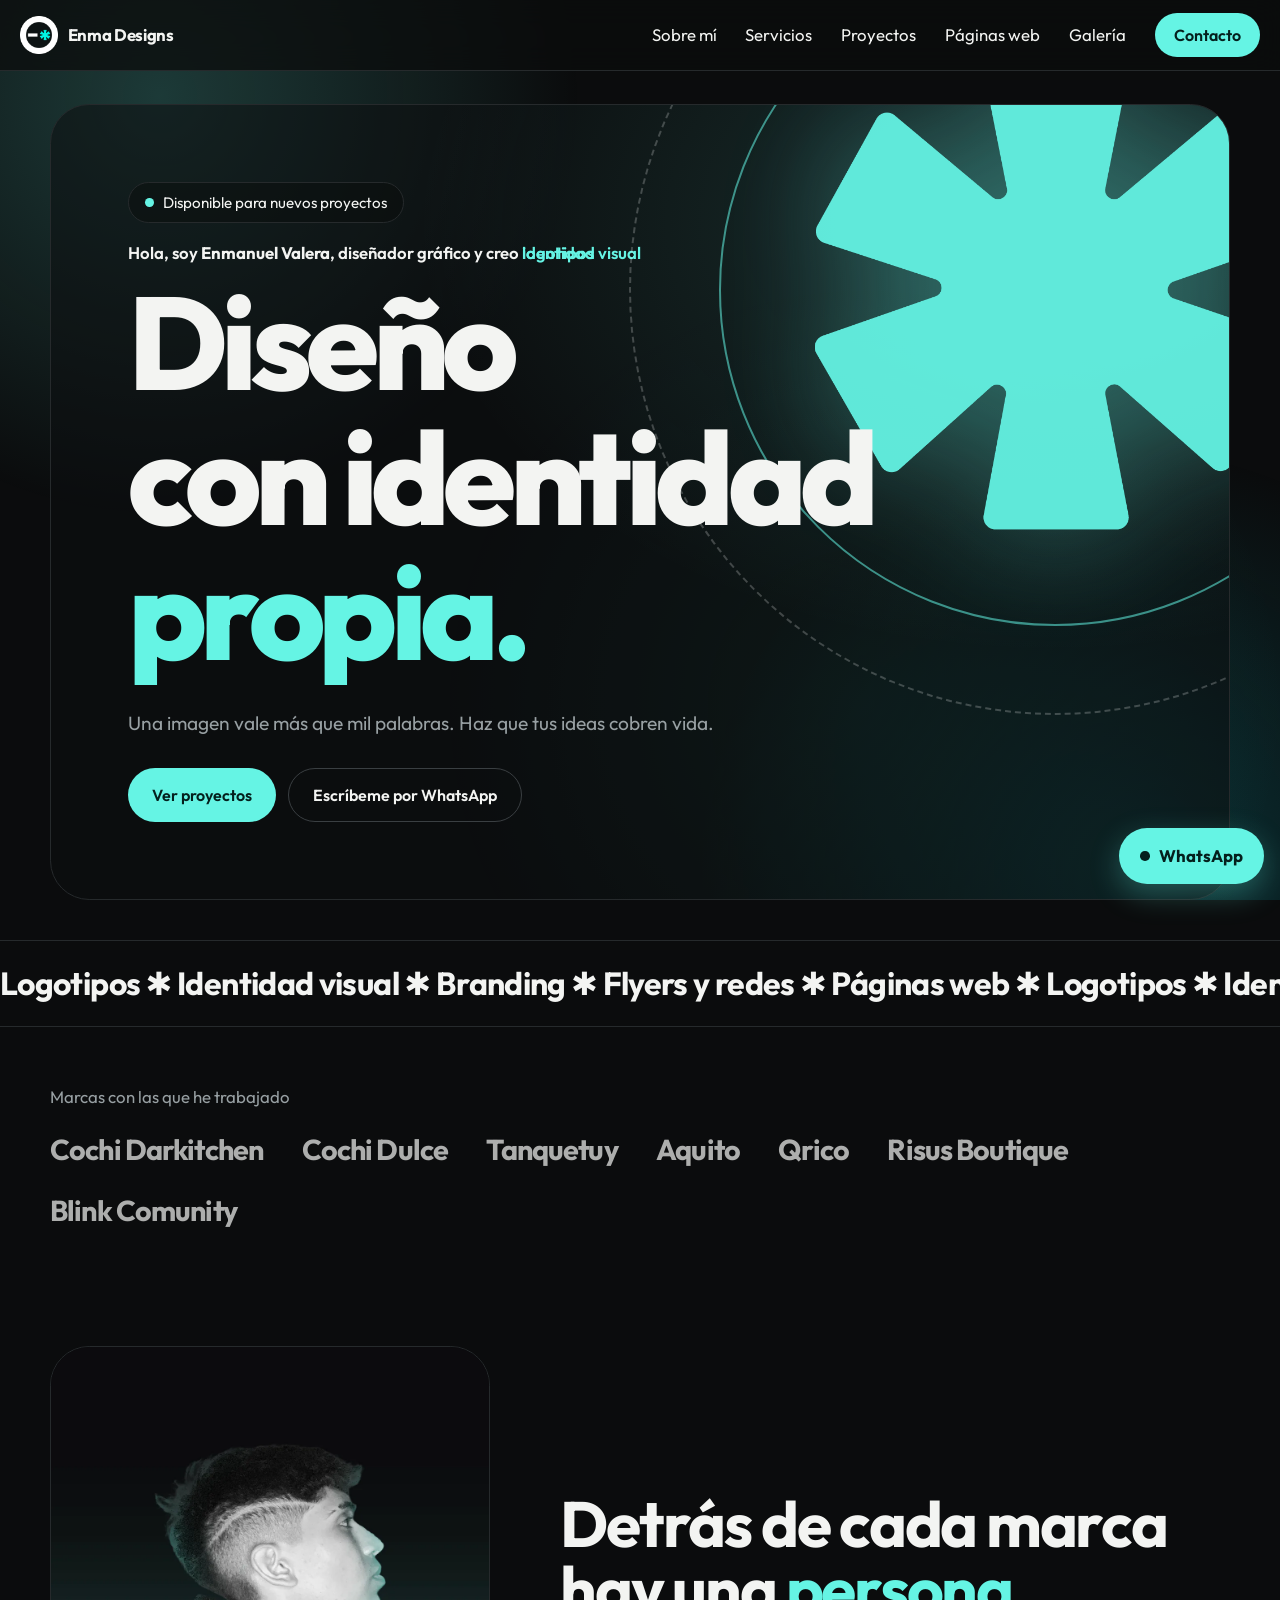
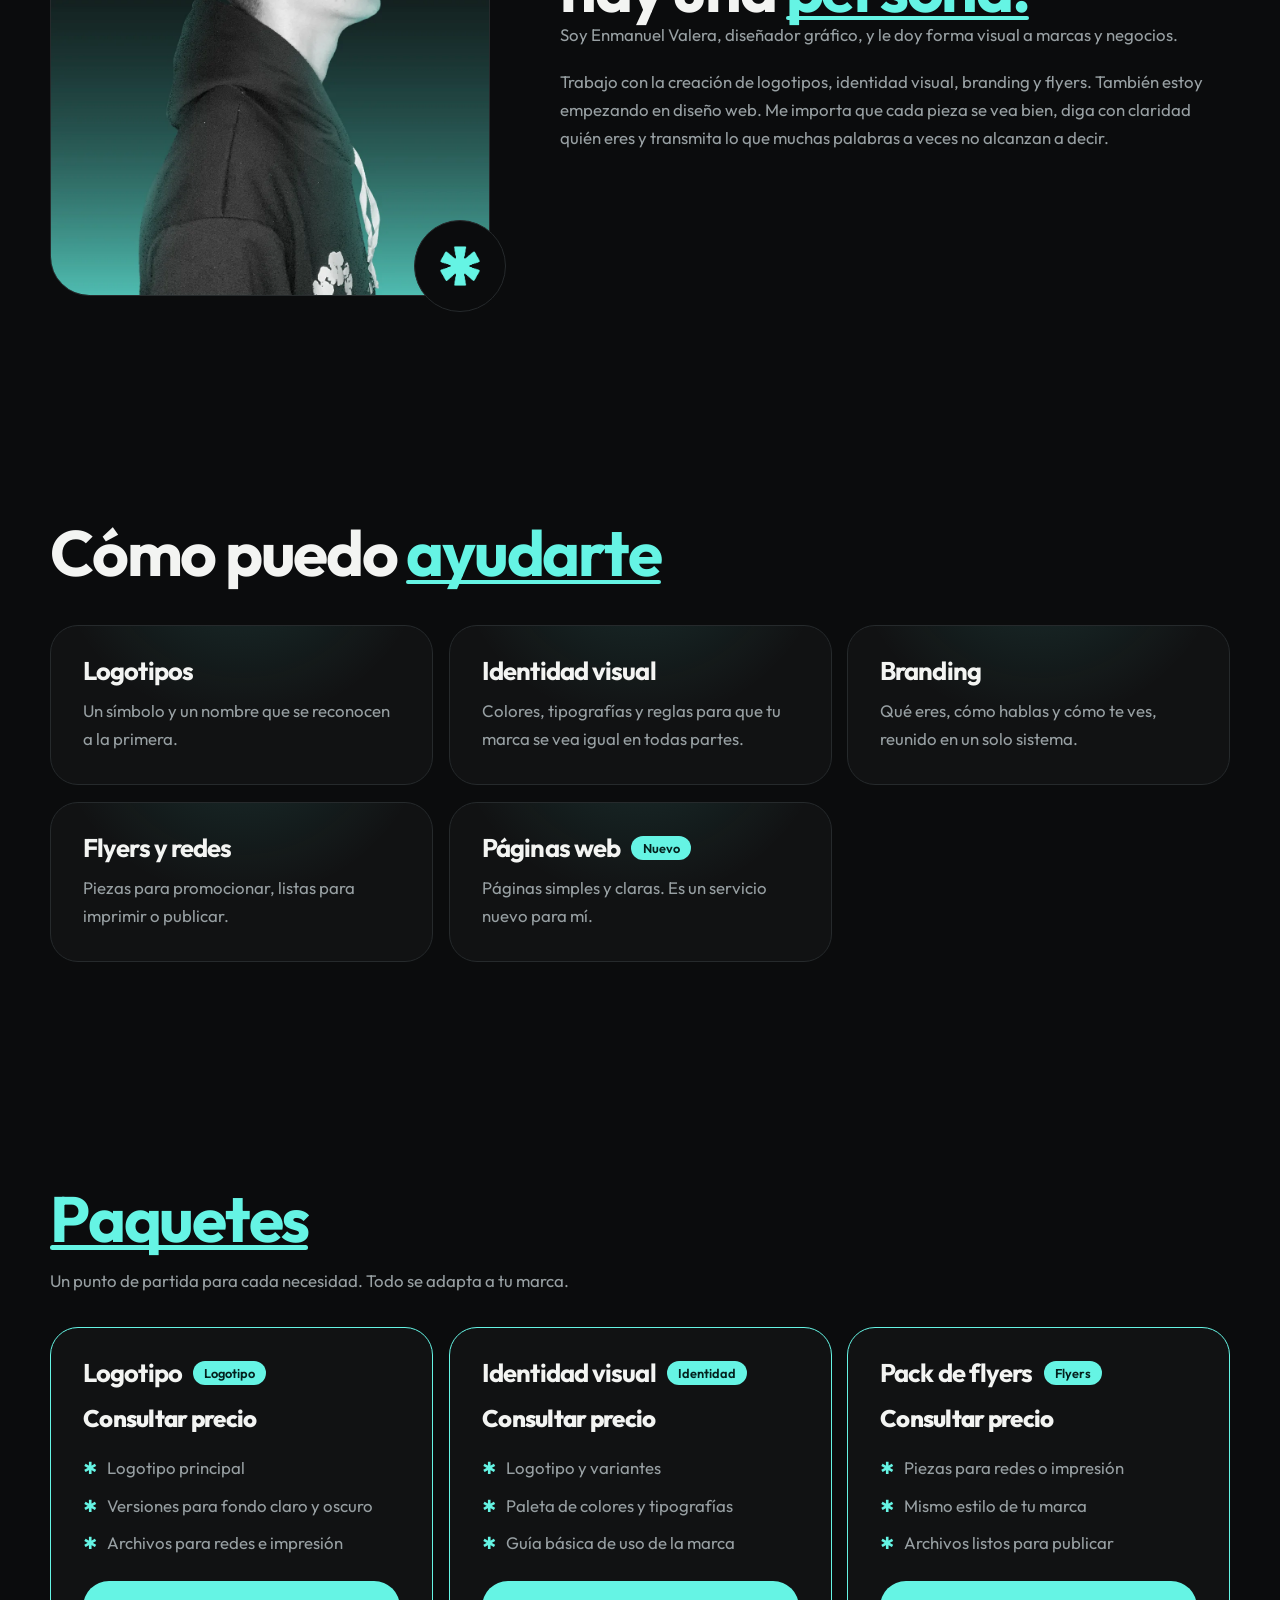
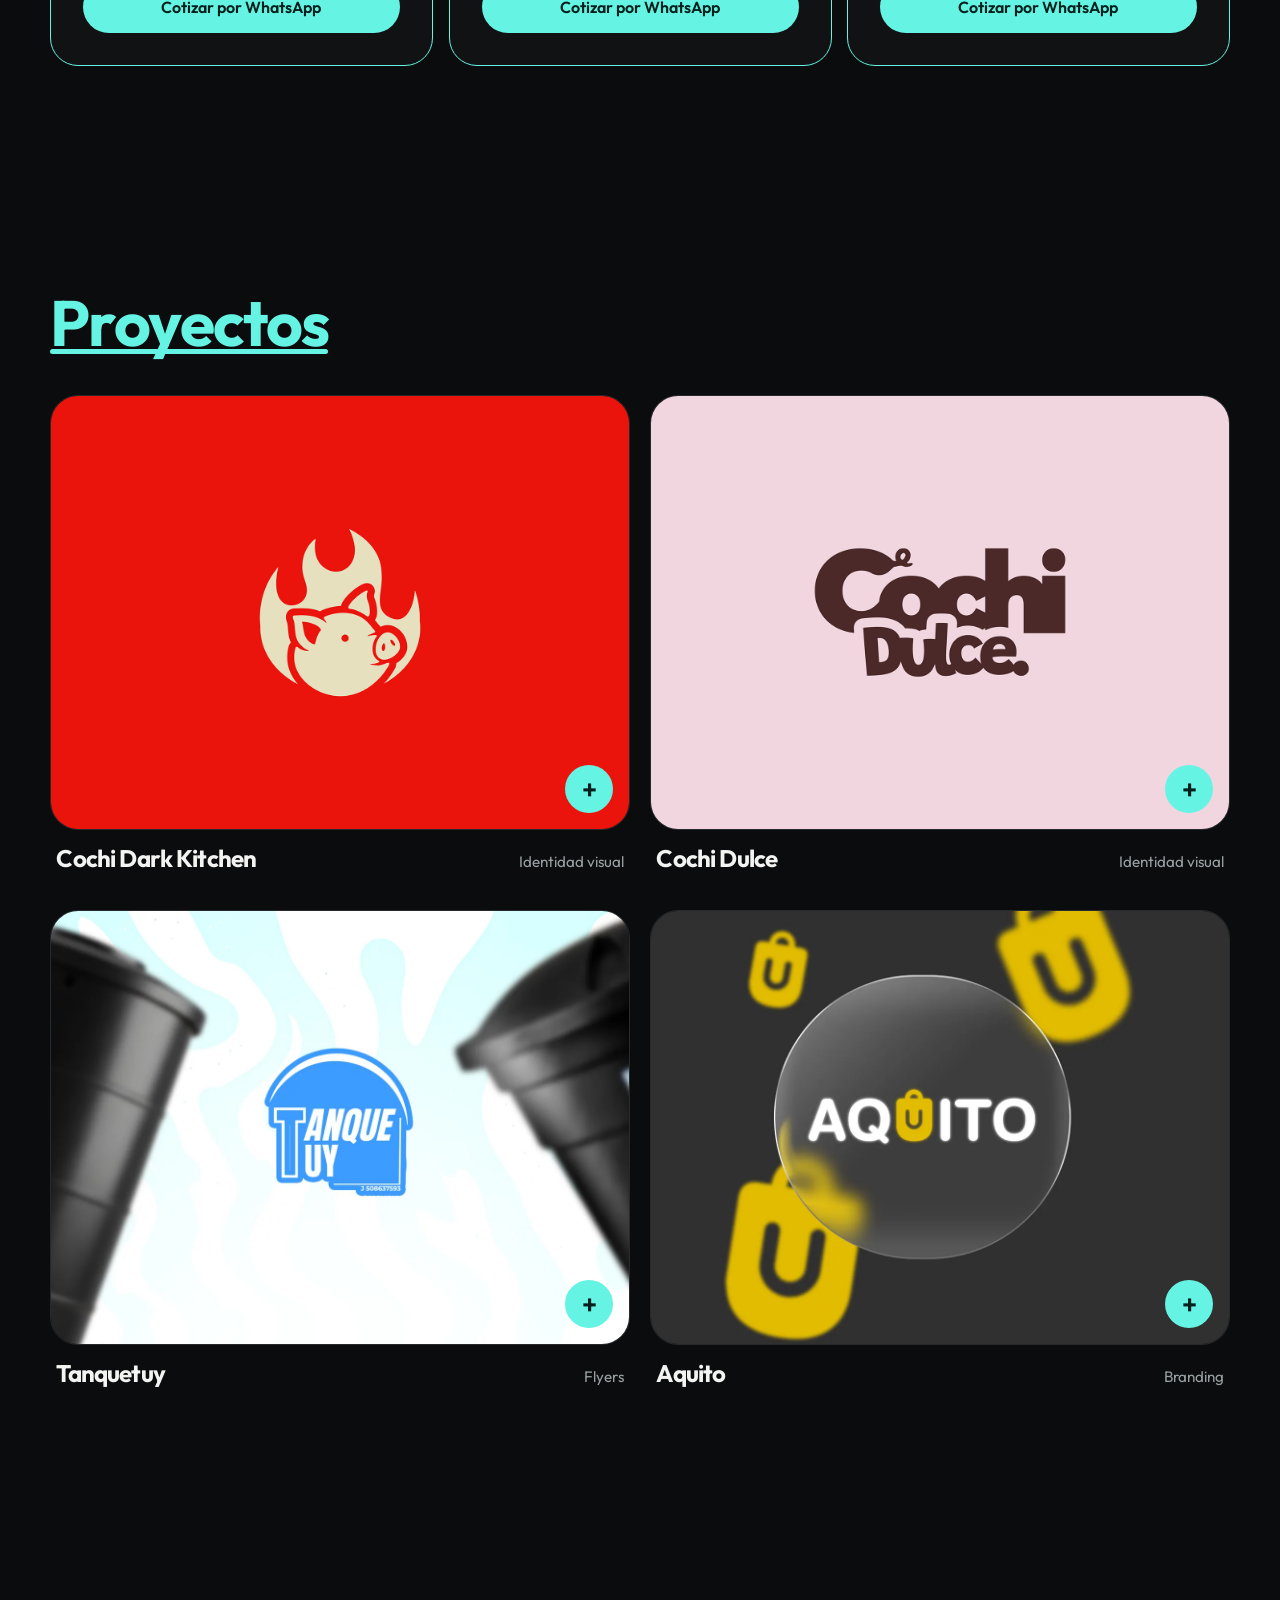
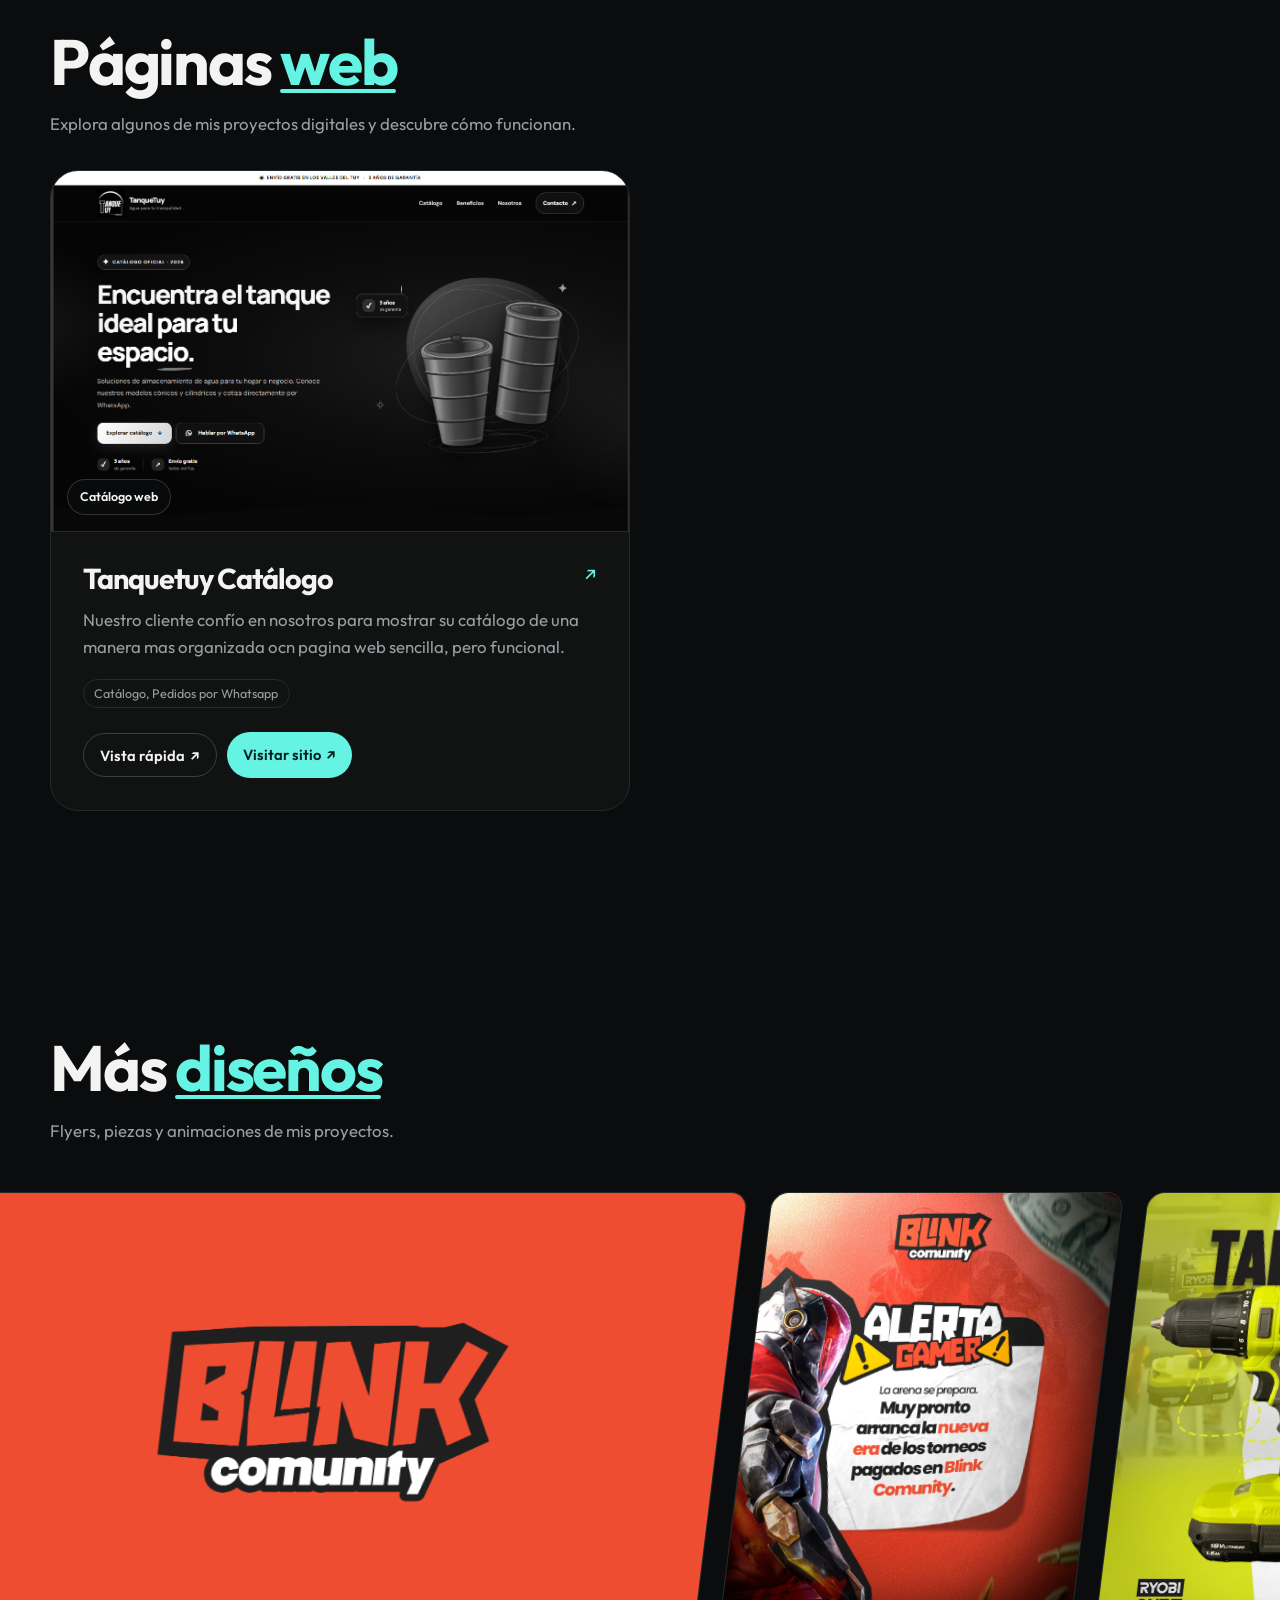
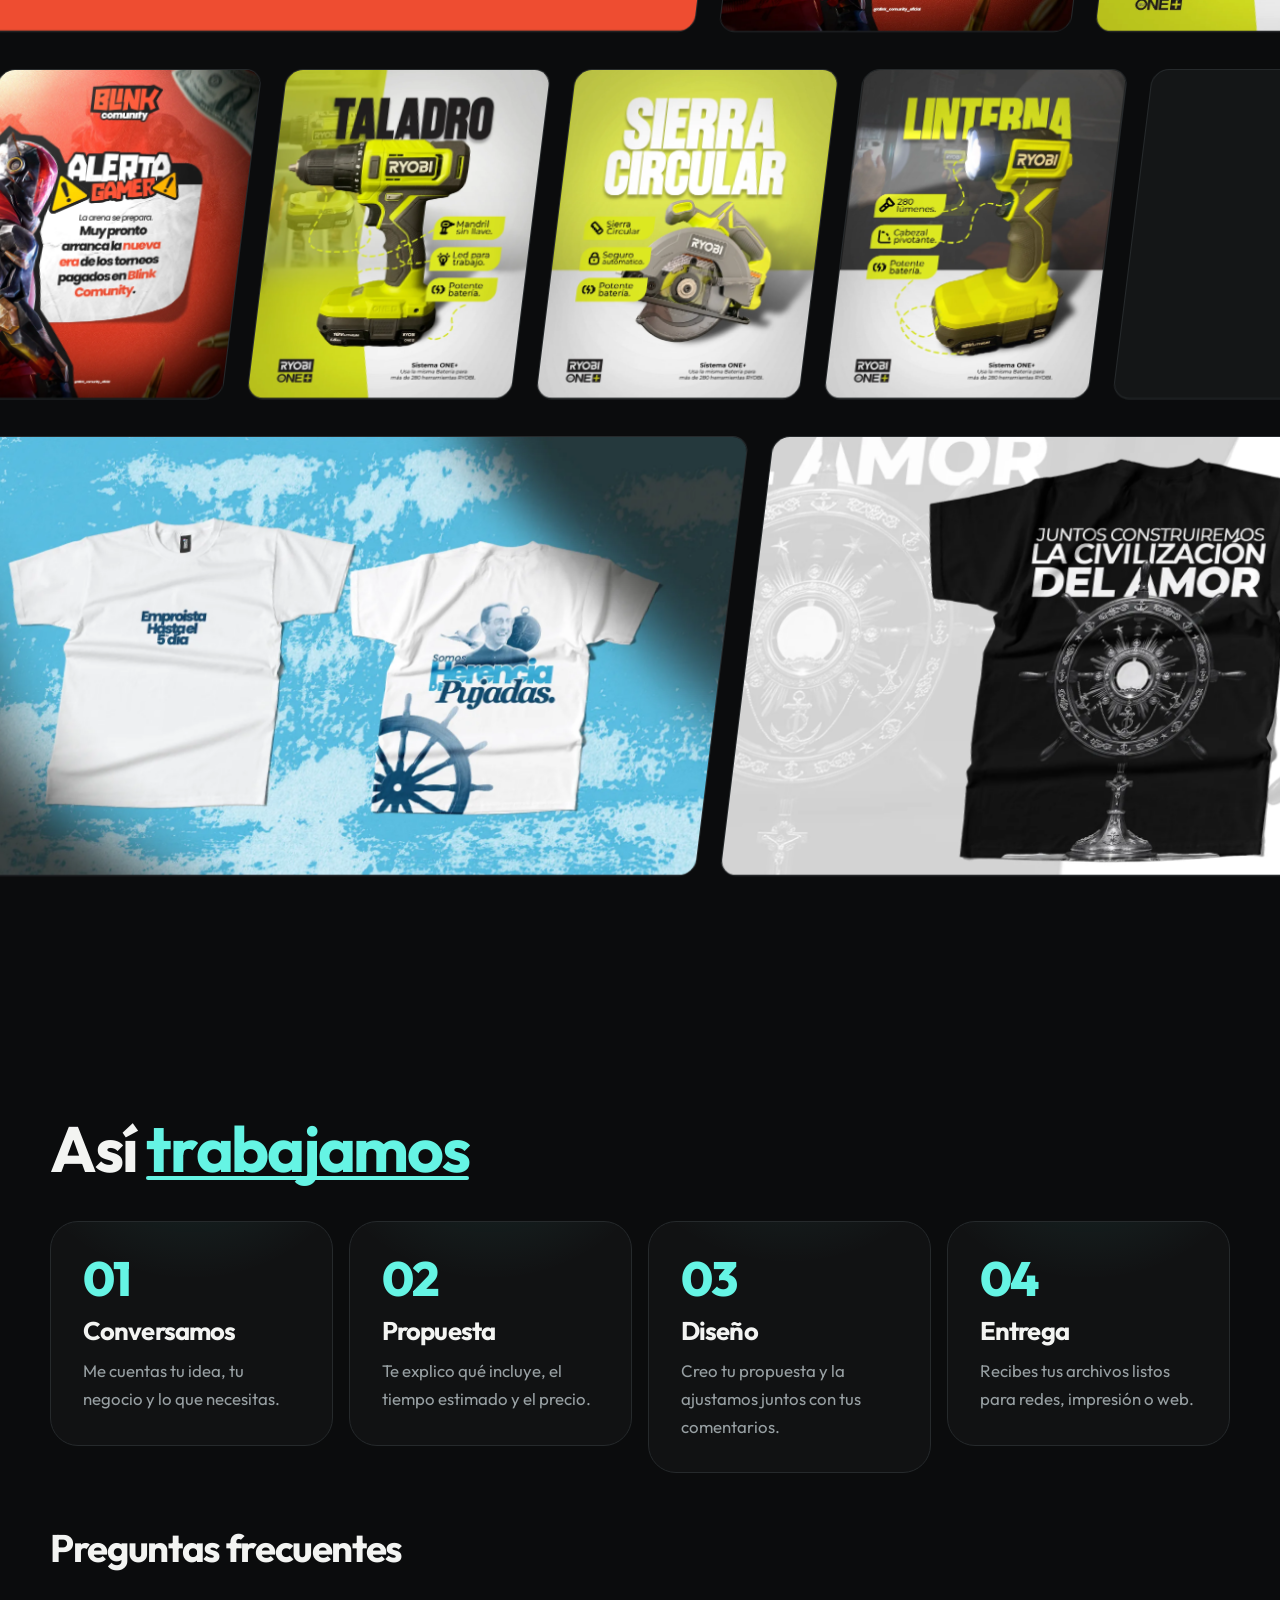
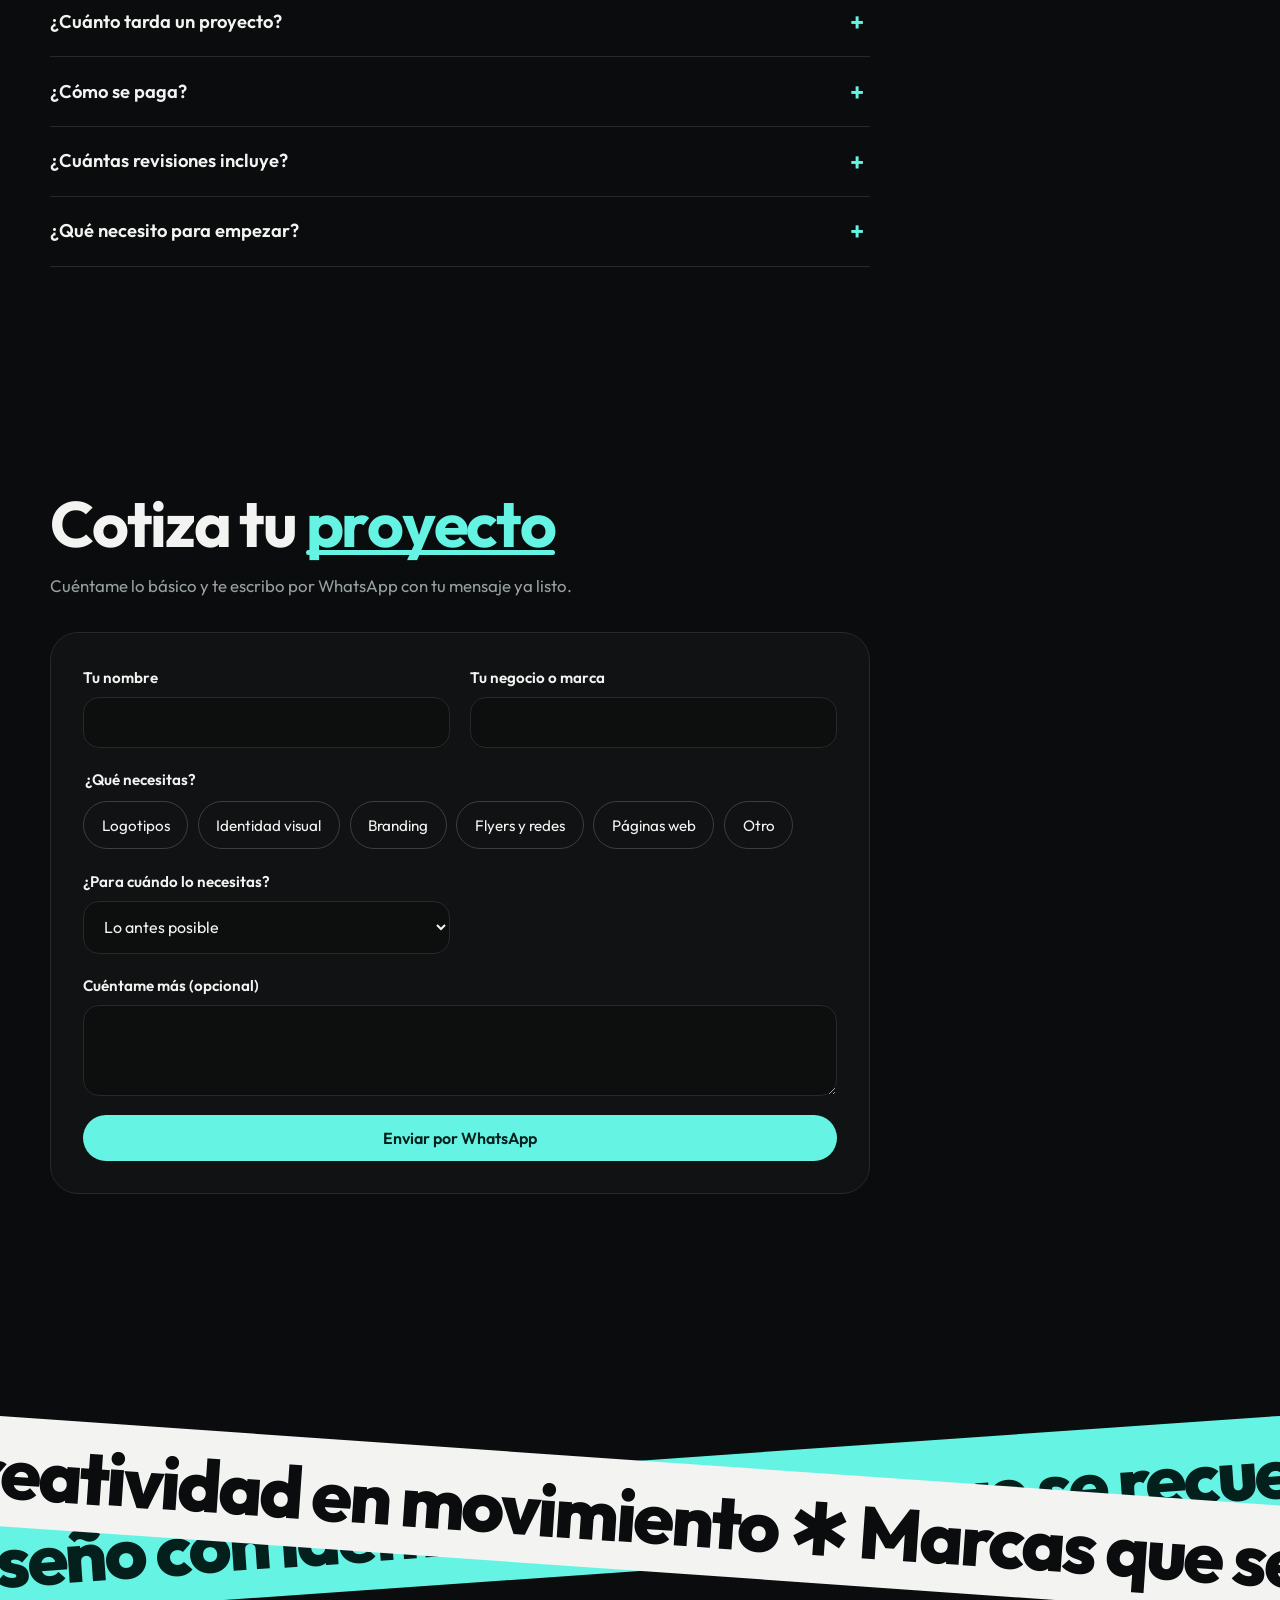
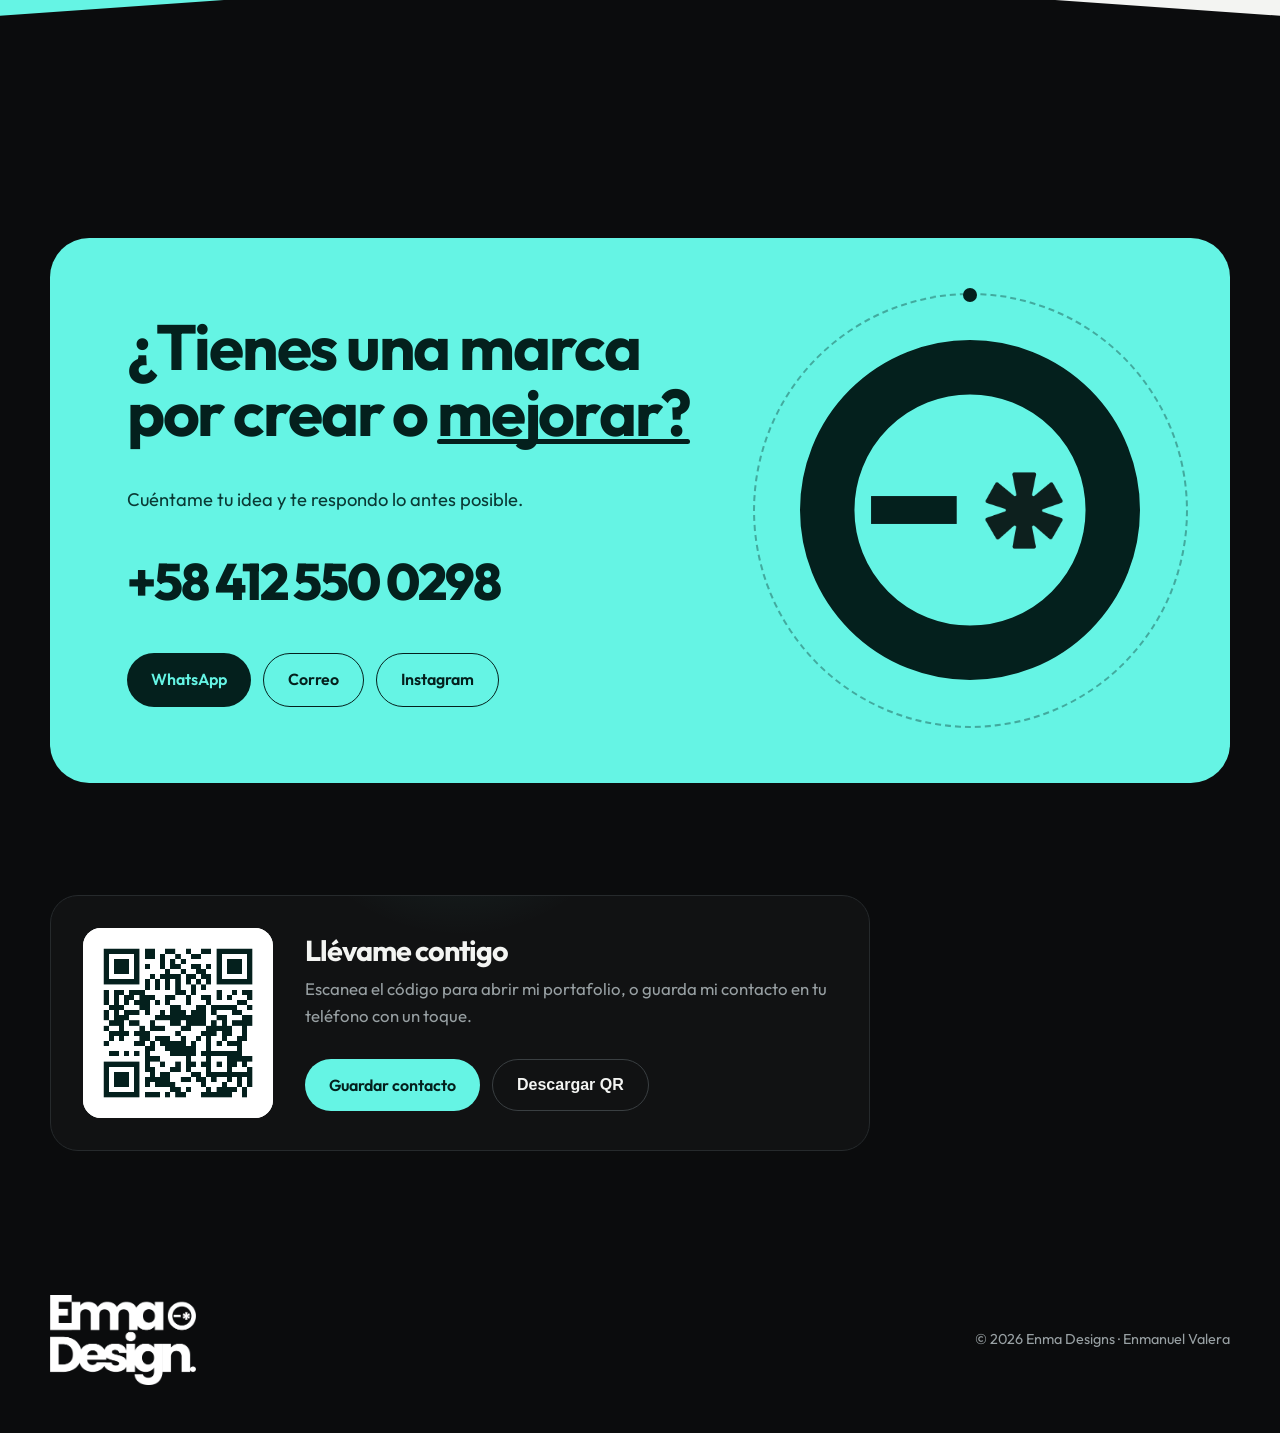
==== commit b5f8d5f2: "Initial commit" ====
--- a/index.html
+++ b/index.html
@@ -3,20 +3,22 @@
 <head>
 <meta charset="utf-8">
 <meta name="viewport" content="width=device-width,initial-scale=1">
-<title>Enma Designs</title>
+<title>Enmanuel Valera | Enma Designs</title>
 <meta name="description" content="Portafolio de diseño gráfico: logotipos, identidad visual, branding y flyers.">
 <meta name="theme-color" content="#0b0c0d">
 <meta property="og:type" content="website">
-<meta property="og:title" content="Enma Designs | Portafolio de diseño gráfico">
-<meta property="og:description" content="Logotipos, identidad visual, branding y flyers. Mira mi portafolio.">
+<meta property="og:title" content="Enmanuel Valera | Enma Designs, diseñador gráfico">
+<meta property="og:description" content="Diseñador gráfico: logotipos, identidad visual, branding y flyers. Mira mi portafolio.">
 <meta property="og:image" content="https://TU-DOMINIO.vercel.app/assets/og.png">
 <meta name="twitter:card" content="summary_large_image">
 <link rel="icon" href="assets/favicon.png">
 <link rel="preconnect" href="https://fonts.googleapis.com">
 <link rel="preconnect" href="https://fonts.gstatic.com" crossorigin>
 <link href="https://fonts.googleapis.com/css2?family=Outfit:wght@300;400;600;700;800&display=swap" rel="stylesheet">
-<script>if(!matchMedia("(prefers-reduced-motion:reduce)").matches){document.documentElement.classList.add("intro");setTimeout(function(){document.documentElement.classList.remove("intro")},8000)}</script>
+<script>if(!matchMedia("(prefers-reduced-motion:reduce)").matches&&!/^#proyecto-/.test(location.hash)){document.documentElement.classList.add("intro");setTimeout(function(){document.documentElement.classList.remove("intro")},8000)}</script>
 <link rel="stylesheet" href="css/styles.css">
+<script>window.va=window.va||function(){(window.vaq=window.vaq||[]).push(arguments)}</script>
+<script defer src="/_vercel/insights/script.js"></script>
 </head>
 <body>
 <div id="intro" role="status" aria-label="Cargando">
@@ -36,7 +38,7 @@
   <a href="#inicio" class="brand" aria-label="Inicio"><img src="assets/isotipo-blanco.png" alt="" width="38" height="38"><span data-c="marca"></span></a>
   <button class="burger" aria-label="Abrir menú" aria-expanded="false"><span></span><span></span></button>
   <nav id="menu">
-    <a href="#sobre-mi">Sobre mí</a><a href="#servicios">Servicios</a><a href="#proyectos">Proyectos</a><a href="#galeria">Galería</a>
+    <a href="#sobre-mi">Sobre mí</a><a href="#servicios">Servicios</a><a href="#proyectos">Proyectos</a><a href="#sitios-web" id="nav-sitios-web" hidden>Páginas web</a><a href="#galeria">Galería</a>
     <a href="#contacto" class="btn">Contacto</a>
   </nav>
 </header>
@@ -45,7 +47,8 @@
 <section class="hero wrap" id="inicio">
   <div class="hero-card">
     <div class="orb"><div class="ring3d"></div><div class="ring3d b"></div><img class="star" src="assets/asterisco.png" alt="" aria-hidden="true"></div>
-    <p class="hi">Hola, soy diseñador gráfico y creo <span class="swap" id="swap"></span></p>
+    <p class="avail" id="avail" hidden><i></i><span data-c="disponible"></span></p>
+    <p class="hi">Hola, soy <b data-c="nombre"></b>, diseñador gráfico y creo <span class="swap" id="swap"></span></p>
     <h1><span class="ln"><i>Diseño</i></span><span class="ln"><i>con identidad</i></span><span class="ln"><i>propia.</i></span></h1>
     <p class="lead" data-c="intro"></p>
     <div class="cta"><a href="#proyectos" class="btn">Ver proyectos</a><a data-l="wa" class="btn o" target="_blank" rel="noopener">Escríbeme por WhatsApp</a></div>
@@ -53,6 +56,11 @@
 </section>
 
 <div class="strip" aria-hidden="true"><div id="marquee"></div></div>
+
+<section id="marcas" class="wrap marcas" hidden>
+  <p class="rv">Marcas con las que he trabajado</p>
+  <div class="rv" id="marcas-lista"></div>
+</section>
 
 <section id="sobre-mi" class="wrap about">
   <figure class="photo rv"><div id="foto" class="tilt"></div><img class="sticker" src="assets/asterisco.png" alt=""></figure>
@@ -64,15 +72,52 @@
   <div class="grid3" id="servicios-lista"></div>
 </section>
 
+<section id="paquetes" class="wrap" hidden>
+  <h2 class="rv">Paquetes</h2>
+  <p class="rv sub">Un punto de partida para cada necesidad. Todo se adapta a tu marca.</p>
+  <div class="grid3" id="paquetes-lista"></div>
+</section>
+
 <section id="proyectos" class="wrap">
   <h2 class="rv">Proyectos</h2>
   <div class="grid2" id="proyectos-lista"></div>
+</section>
+
+<section id="sitios-web" class="wrap" hidden>
+  <h2 class="rv">Páginas web</h2>
+  <p class="rv sub">Explora algunos de mis proyectos digitales y descubre cómo funcionan.</p>
+  <div class="web-grid" id="sitios-web-lista"></div>
 </section>
 
 <section id="galeria" class="wrap">
   <h2 class="rv">Más diseños</h2>
   <p class="rv sub">Flyers, piezas y animaciones de mis proyectos.</p>
   <div class="reel" id="reel"></div>
+</section>
+
+<section id="testimonios" class="wrap" hidden>
+  <h2 class="rv">Lo que dicen mis clientes</h2>
+  <div class="grid3" id="testimonios-lista"></div>
+</section>
+
+<section id="proceso" class="wrap" hidden>
+  <h2 class="rv">Así trabajamos</h2>
+  <div class="steps" id="proceso-lista"></div>
+  <div class="faq-wrap rv" id="faq"><h3>Preguntas frecuentes</h3><div id="faq-lista"></div></div>
+</section>
+
+<section id="cotizar" class="wrap">
+  <h2 class="rv">Cotiza tu proyecto</h2>
+  <p class="rv sub">Cuéntame lo básico y te escribo por WhatsApp con tu mensaje ya listo.</p>
+  <form id="cot" class="card rv" novalidate>
+    <label>Tu nombre<input name="nombre" autocomplete="name"></label>
+    <label>Tu negocio o marca<input name="negocio" autocomplete="organization"></label>
+    <fieldset><legend>¿Qué necesitas?</legend><div id="cot-chips" class="chips"></div></fieldset>
+    <label>¿Para cuándo lo necesitas?<select name="plazo" id="cot-plazo"></select></label>
+    <label class="full">Cuéntame más (opcional)<textarea name="detalle" rows="3"></textarea></label>
+    <p class="err full" id="cot-err" hidden></p>
+    <button class="btn full" type="submit">Enviar por WhatsApp</button>
+  </form>
 </section>
 
 <section class="ribbons" aria-hidden="true"><div class="rb a"><div class="mq" id="rbA"></div></div><div class="rb b"><div class="mq" id="rbB"></div></div></section>
@@ -89,21 +134,35 @@
     <h2>¿Tienes una marca por crear o mejorar?</h2>
     <p>Cuéntame tu idea y te respondo lo antes posible.</p>
     <a data-l="tel" class="phone" data-c="telefono"></a>
-    <div class="cta"><a data-l="wa" class="btn" target="_blank" rel="noopener">WhatsApp</a><a data-l="mail" class="btn o">Correo</a><a data-l="ig" class="btn o" target="_blank" rel="noopener">Instagram</a></div>
+    <div class="cta"><a data-l="wa" class="btn" target="_blank" rel="noopener">WhatsApp</a><a data-l="mail" class="btn o">Correo</a><a data-l="ig" class="btn o" target="_blank" rel="noopener">Instagram</a><a id="pdfbtn" class="btn o" hidden download>Descargar portafolio</a></div>
+  </div>
+</section>
+<section id="compartir" class="wrap">
+  <div class="card share rv">
+    <canvas id="qr" width="1024" height="1024" aria-label="Código QR de mi portafolio"></canvas>
+    <div>
+      <h3>Llévame contigo</h3>
+      <p>Escanea el código para abrir mi portafolio, o guarda mi contacto en tu teléfono con un toque.</p>
+      <div class="cta"><a id="vcf" class="btn">Guardar contacto</a><button id="qrdl" class="btn o" type="button">Descargar QR</button></div>
+    </div>
   </div>
 </section>
 </main>
 
 <dialog id="modal" aria-label="Detalle del proyecto"><button class="x" aria-label="Cerrar">✕</button><div id="modal-body"></div><div class="m-nav"><button data-d="-1">‹ Anterior</button><button data-d="1">Siguiente ›</button></div></dialog>
 
+<dialog id="web-modal" class="web-modal" aria-label="Vista previa de una página web"><button class="x" aria-label="Cerrar">✕</button><div id="web-modal-body"></div></dialog>
+
 <dialog id="lb" aria-label="Diseño ampliado"><button class="x" aria-label="Cerrar">✕</button><div id="lb-body"></div><div class="m-nav"><button data-d="-1" aria-label="Anterior">‹</button><button data-d="1" aria-label="Siguiente">›</button></div></dialog>
 
 <a class="fab" data-l="wa" target="_blank" rel="noopener">WhatsApp</a>
 
-<footer class="wrap foot"><img src="assets/logotipo-blanco.png" alt="Logotipo" height="90"><p>© <span id="anio"></span> <span data-c="marca"></span></p></footer>
+<footer class="wrap foot"><img src="assets/logotipo-blanco.png" alt="Logotipo" height="90"><p>© <span id="anio"></span> <span data-c="marca"></span> · <span data-c="nombre"></span></p></footer>
 
 <script src="js/config.js"></script>
 <script src="js/main.js"></script>
 <script src="js/intro.js"></script>
+<script src="js/qr.js"></script>
+<script src="js/extra.js"></script>
 </body>
 </html>
--- a/css/styles.css
+++ b/css/styles.css
@@ -250,4 +250,111 @@
 @keyframes isospin{to{transform:rotate(360deg)}}
 @keyframes isofloat{0%,100%{transform:perspective(900px) translateY(0) rotateY(-10deg) rotateX(4deg)}50%{transform:perspective(900px) translateY(-14px) rotateY(10deg) rotateX(-4deg)}}
 @media(max-width:900px){.iso{--iw:min(72vw,320px);right:-14%;top:auto;bottom:-12%;margin:0;opacity:.22}}
-@media(prefers-reduced-motion:reduce){.iso-ring{stroke-dashoffset:0}.iso-dash{transform:none}.iso-star{opacity:1;transform:none}.iso-orbit{opacity:1}}+@media(prefers-reduced-motion:reduce){.iso-ring{stroke-dashoffset:0}.iso-dash{transform:none}.iso-star{opacity:1;transform:none}.iso-orbit{opacity:1}}
+
+/* ---- paquetes, testimonios, proceso, preguntas, etiqueta ---- */
+[hidden]{display:none!important}
+.avail{display:inline-flex;align-items:center;align-self:flex-start;gap:.6rem;margin-bottom:1rem;padding:.45rem 1rem;border:1px solid var(--line);border-radius:99px;font-size:.95rem;color:var(--tx);background:rgba(11,12,13,.5)}
+.avail i{width:.55rem;height:.55rem;border-radius:50%;background:var(--ac);animation:ping 2s ease-out infinite}
+@keyframes ping{from{box-shadow:0 0 0 0 rgba(101,244,228,.6)}to{box-shadow:0 0 0 .8rem rgba(101,244,228,0)}}
+.grid3>.rv{display:flex}.grid3>.rv>.card{flex:1}
+.pk{display:flex;flex-direction:column}.pk.top{border-color:var(--ac)}
+.price{font-size:1.5rem;font-weight:800;letter-spacing:-.03em;margin-bottom:1rem}
+.pk ul{list-style:none;padding:0;margin:0 0 1.5rem;display:grid;gap:.6rem;color:var(--mu)}
+.pk li::before{content:"✱";color:var(--ac);margin-right:.6rem}
+.pk .btn{margin-top:auto;justify-content:center}
+.steps{display:grid;grid-template-columns:repeat(4,1fr);gap:1rem}
+.step span{display:block;font-size:3rem;font-weight:800;letter-spacing:-.05em;color:var(--ac);line-height:1;margin-bottom:1rem}
+.step em{display:block;margin-top:1rem;font-style:normal;color:var(--ac);font-size:.95rem}
+@media(max-width:860px){.steps{grid-template-columns:1fr 1fr}}
+@media(max-width:560px){.steps{grid-template-columns:1fr}}
+.faq-wrap{max-width:820px;margin-top:3.5rem}.faq-wrap h3{font-size:clamp(1.6rem,4vw,2.4rem);margin-bottom:1.2rem}
+details{border-bottom:1px solid var(--line)}
+summary{list-style:none;cursor:pointer;padding:1.2rem 3rem 1.2rem 0;font-weight:600;font-size:1.15rem;position:relative}
+summary::-webkit-details-marker{display:none}
+summary::after{content:"+";position:absolute;right:.4rem;top:50%;margin-top:-.8rem;font-size:1.6rem;line-height:1;color:var(--ac);transition:transform .3s}
+details[open] summary::after{transform:rotate(45deg)}
+details p{padding-bottom:1.3rem}
+blockquote{font-size:1.2rem;line-height:1.5;color:var(--tx);margin-bottom:1.2rem}
+figcaption{color:var(--mu);font-size:.95rem}figcaption b{color:var(--ac)}
+.casos{margin-top:1.5rem}.caso{border-top:1px solid var(--line);padding:1rem 0}.caso b{color:var(--ac)}
+.m-info .cta .btn{margin-top:0}
+
+/* ---- marcas, cotización, QR ---- */
+.marcas{padding:clamp(2rem,5vw,3.5rem) 0 0}
+#marcas-lista{display:flex;flex-wrap:wrap;align-items:center;gap:.8rem 2.4rem;margin-top:1rem}
+.marca{font-weight:700;font-size:clamp(1.2rem,3.2vw,1.8rem);letter-spacing:-.03em;color:var(--tx);opacity:.7;transition:opacity .3s,color .3s}
+.marca:hover{opacity:1;color:var(--ac)}
+.marca-logo{height:2.4rem;width:auto;filter:brightness(0) invert(1);opacity:.7}
+#cot{max-width:820px;display:grid;grid-template-columns:1fr 1fr;gap:1.2rem;color-scheme:dark}
+#cot .full,#cot fieldset{grid-column:1/-1}
+#cot label,#cot legend{display:grid;gap:.45rem;font-weight:600;font-size:.95rem}
+#cot input:not([type=checkbox]),#cot select,#cot textarea{font:400 1rem "Outfit",system-ui,sans-serif;color:var(--tx);background:rgba(11,12,13,.6);border:1px solid var(--line);border-radius:16px;padding:.9rem 1rem;width:100%}
+#cot input:focus,#cot select:focus,#cot textarea:focus{outline:none;border-color:var(--ac)}
+#cot fieldset{border:0;padding:0;min-width:0}
+.chips{display:flex;flex-wrap:wrap;gap:.6rem;margin-top:.6rem}
+.chip{display:block!important;position:relative}
+.chip input{position:absolute;opacity:0;inset:0}
+.chip span{display:inline-block;padding:.65rem 1.1rem;border:1px solid #3a3f42;border-radius:99px;font-weight:400;transition:all .25s;cursor:pointer}
+.chip input:checked+span{background:var(--ac);border-color:var(--ac);color:#04201d;font-weight:600}
+.chip input:focus-visible+span{outline:2px solid var(--ac);outline-offset:3px}
+.err{color:#ff9d9d}
+#cot .btn{justify-content:center;border:0;cursor:pointer;font-family:inherit}
+#compartir{padding-top:0}
+.share{display:grid;grid-template-columns:auto 1fr;gap:2rem;align-items:center;max-width:820px}
+.share canvas{width:190px;height:190px;border-radius:18px;background:#fff}
+.share h3{font-size:1.8rem;margin-bottom:.6rem}
+@media(max-width:700px){#cot{grid-template-columns:1fr}.share{grid-template-columns:1fr}.share canvas{width:170px;height:170px}}
+
+/* ---- sección de páginas web ---- */
+.web-grid{display:grid;grid-template-columns:repeat(2,minmax(0,1fr));gap:1.25rem}
+.web-card{min-width:0;overflow:hidden;border:1px solid var(--line);border-radius:var(--r);background:rgba(20,22,23,.78);transition:transform .3s,border-color .25s,background .25s}
+.web-card:hover{border-color:var(--ac);transform:translateY(-4px);background:rgba(20,22,23,.96)}
+.web-card-media{position:relative;display:grid;place-items:center;aspect-ratio:16/10;overflow:hidden;background:radial-gradient(80% 80% at 50% 25%,rgba(101,244,228,.14),transparent 70%),#101314;border-bottom:1px solid var(--line)}
+.web-card-media>img,.web-card-media>video{width:100%;height:100%;object-fit:cover;transition:transform .6s cubic-bezier(.2,.8,.2,1)}
+.web-card:hover .web-card-media>img,.web-card:hover .web-card-media>video{transform:scale(1.035)}
+.web-card-mark{position:absolute;left:1rem;bottom:1rem;max-width:calc(100% - 2rem);overflow:hidden;text-overflow:ellipsis;white-space:nowrap;padding:.42rem .75rem;border:1px solid rgba(255,255,255,.16);border-radius:99px;background:rgba(11,12,13,.78);backdrop-filter:blur(10px);font-size:.78rem;font-weight:600;color:var(--tx)}
+.web-cover-placeholder{width:100%;height:100%;display:flex;flex-direction:column;align-items:center;justify-content:center;gap:.4rem;padding:1rem;text-align:center;background:radial-gradient(circle,rgba(101,244,228,.16),transparent 62%)}
+.web-cover-placeholder span{font-size:.78rem;color:var(--ac);font-weight:700;letter-spacing:.24em}
+.web-cover-placeholder b{font-size:clamp(1.5rem,3vw,2.7rem);line-height:1.05;letter-spacing:-.04em}
+.web-card-content{padding:clamp(1.25rem,3vw,2rem)}
+.web-card-heading{display:flex;align-items:flex-start;justify-content:space-between;gap:1rem}
+.web-card-heading h3{font-size:clamp(1.35rem,2.5vw,1.8rem);margin:0 0 .75rem}
+.web-external-mark{color:var(--ac);font-size:1.2rem;line-height:1.1}
+.web-card-content>p{min-height:3.4em}
+.web-tags{display:flex;flex-wrap:wrap;gap:.45rem;margin-top:1rem}
+.web-tag{display:inline-flex;align-items:center;border:1px solid var(--line);border-radius:99px;padding:.3rem .65rem;color:var(--mu);font-size:.78rem;line-height:1.4}
+.web-card-actions{display:flex;align-items:center;gap:.65rem;flex-wrap:wrap;margin-top:1.5rem}
+.web-card-actions .btn{font-size:.92rem;padding:.7rem 1rem;gap:.3rem}
+.web-quick{cursor:pointer;font-family:inherit}
+
+/* ---- vista rápida de una web ---- */
+.web-modal{width:min(1120px,100% - 1.2rem);max-height:94svh;scrollbar-gutter:stable}
+.web-modal-intro{padding:clamp(1.5rem,5vw,3.5rem) clamp(1.25rem,5vw,3.5rem) 1.75rem}
+.web-modal-intro>span{color:var(--ac);font-size:.9rem;font-weight:600}
+.web-modal-intro h2{margin:.55rem 0 1rem;max-width:18ch;font-size:clamp(2.2rem,6vw,4rem)}
+.web-modal-intro .cta{margin-top:1.25rem}
+.web-live{margin:0 clamp(1rem,3vw,2rem) 2rem;padding:1rem;border:1px solid var(--line);border-radius:calc(var(--r)*.75);background:rgba(20,22,23,.72)}
+.web-live-heading{display:flex;align-items:flex-start;justify-content:space-between;gap:1rem;margin:.2rem .2rem 1rem}
+.web-live-heading h3,.web-captures h3{font-size:1.25rem;margin:0 0 .4rem}
+.web-live-heading p,.web-captures>p{font-size:.9rem;line-height:1.5}
+.web-live-heading>a{flex:none;color:var(--ac);font-weight:600;font-size:.9rem}
+.web-frame{position:relative;overflow:hidden;border:1px solid var(--line);border-radius:calc(var(--r)*.55);background:#fff;min-height:clamp(300px,62svh,700px)}
+.web-frame iframe{display:block;width:100%;height:clamp(300px,62svh,700px);border:0;background:#fff}
+.web-frame-note{margin:.75rem .2rem .1rem;font-size:.82rem;line-height:1.45}
+.web-captures{padding:0 clamp(1rem,3vw,2rem) 2rem}
+.web-captures>p{margin-bottom:1rem}
+.web-capture-track{display:grid;grid-auto-flow:column;grid-auto-columns:min(78%,620px);gap:1rem;overflow-x:auto;padding:0 .1rem .75rem;scroll-snap-type:x mandatory;overscroll-behavior-x:contain;scrollbar-color:var(--line) transparent;scrollbar-width:thin}
+.web-shot{min-width:0;overflow:hidden;scroll-snap-align:start;border:1px solid var(--line);border-radius:calc(var(--r)*.6);background:#080a0a}
+.web-shot img,.web-shot video{display:block;width:100%;height:clamp(250px,55svh,620px);object-fit:contain}
+
+@media(max-width:700px){
+  .web-grid{grid-template-columns:1fr}
+  .web-card-content>p{min-height:0}
+  .web-card-actions .btn{flex:1;justify-content:center}
+  .web-live-heading{flex-direction:column}
+  .web-frame,.web-frame iframe{min-height:430px;height:58svh}
+  .web-capture-track{grid-auto-columns:88%}
+  .web-shot img,.web-shot video{height:58svh;min-height:300px}
+}
+@media(prefers-reduced-motion:reduce){.web-card,.web-card-media>img,.web-card-media>video{transition:none}}
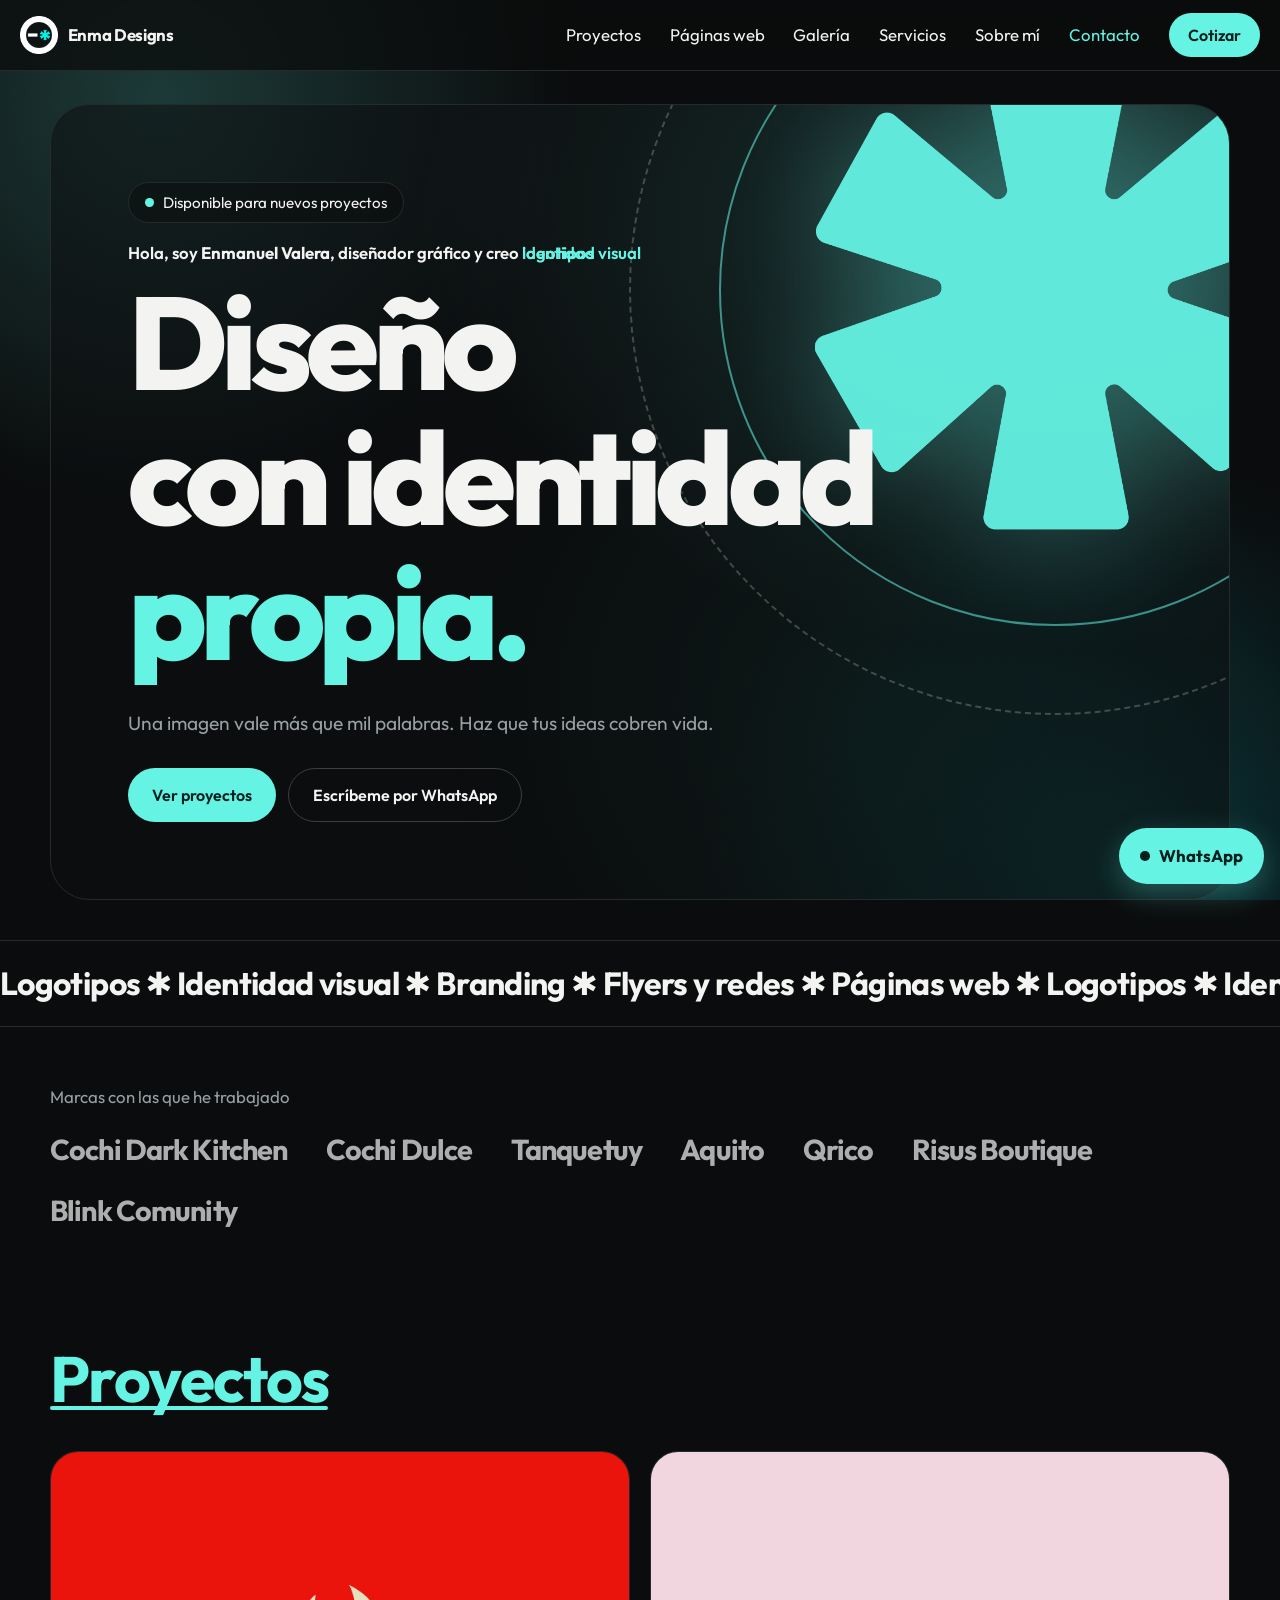
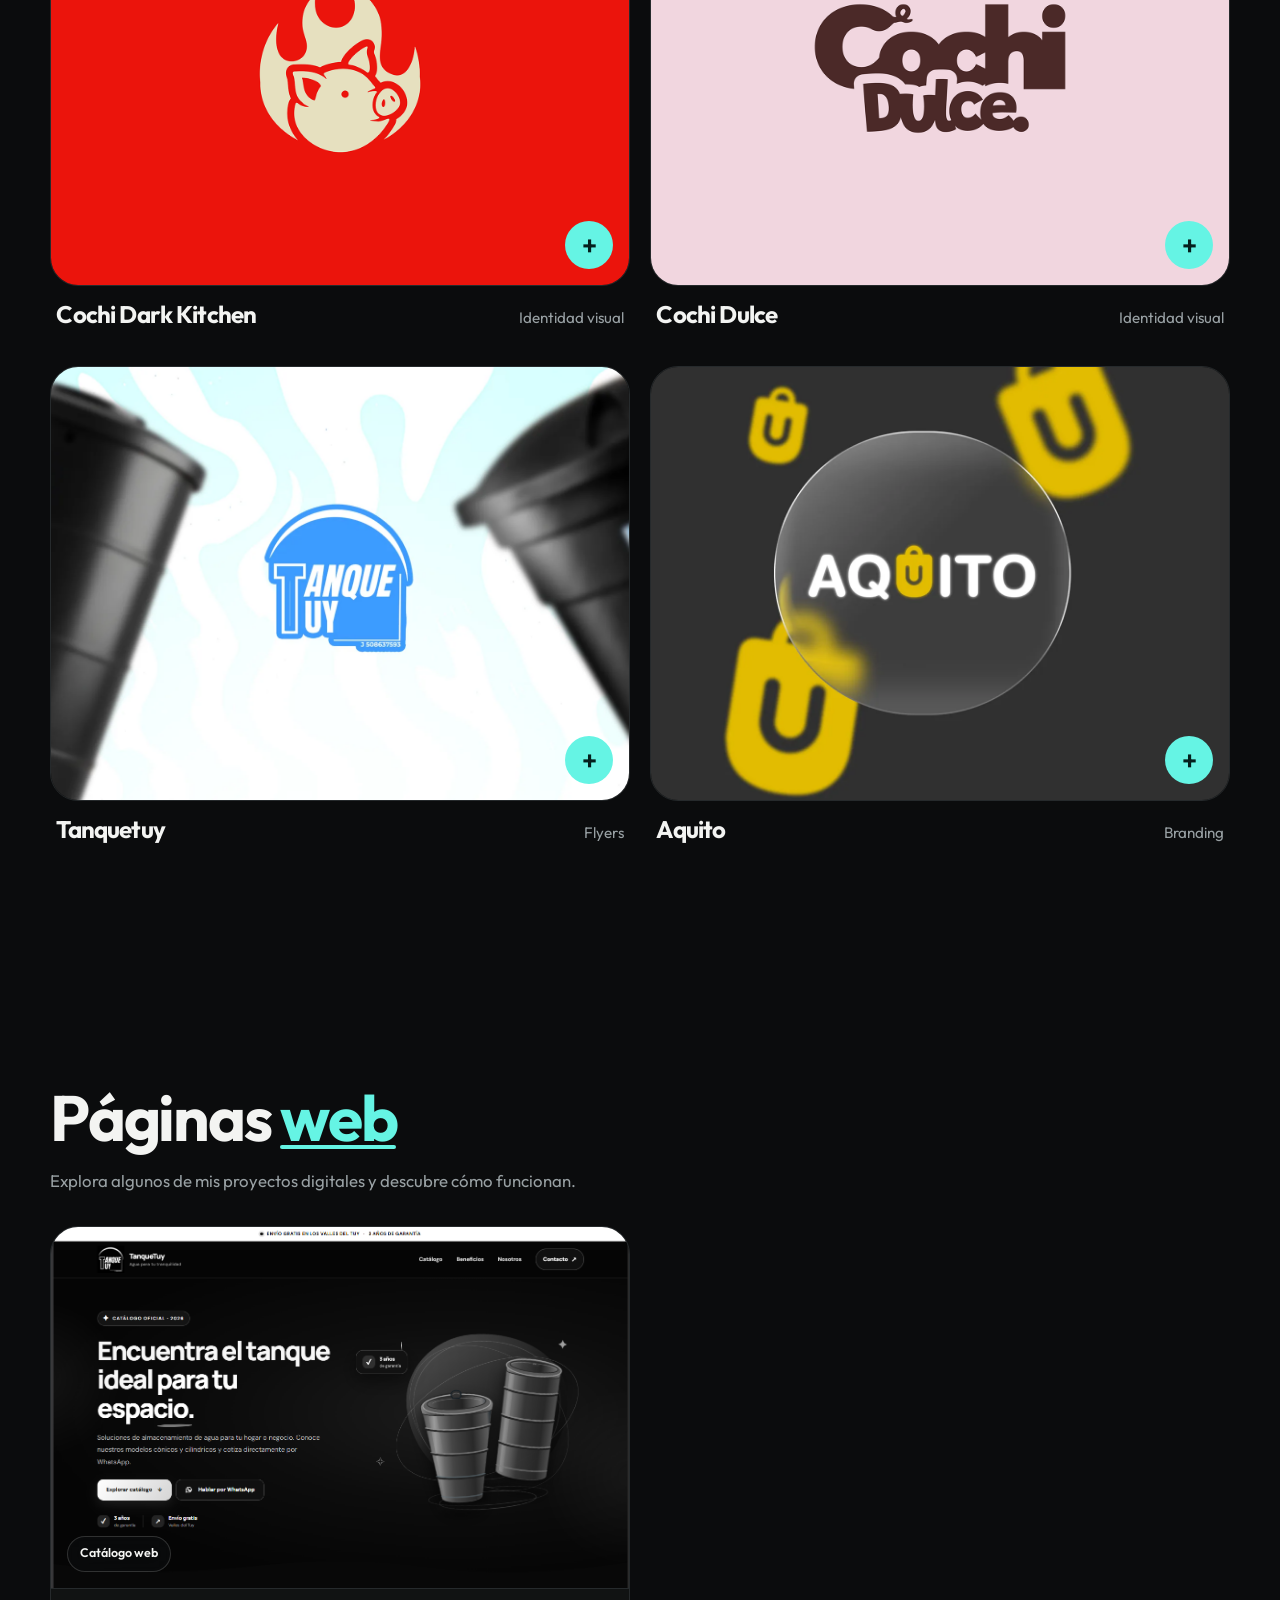
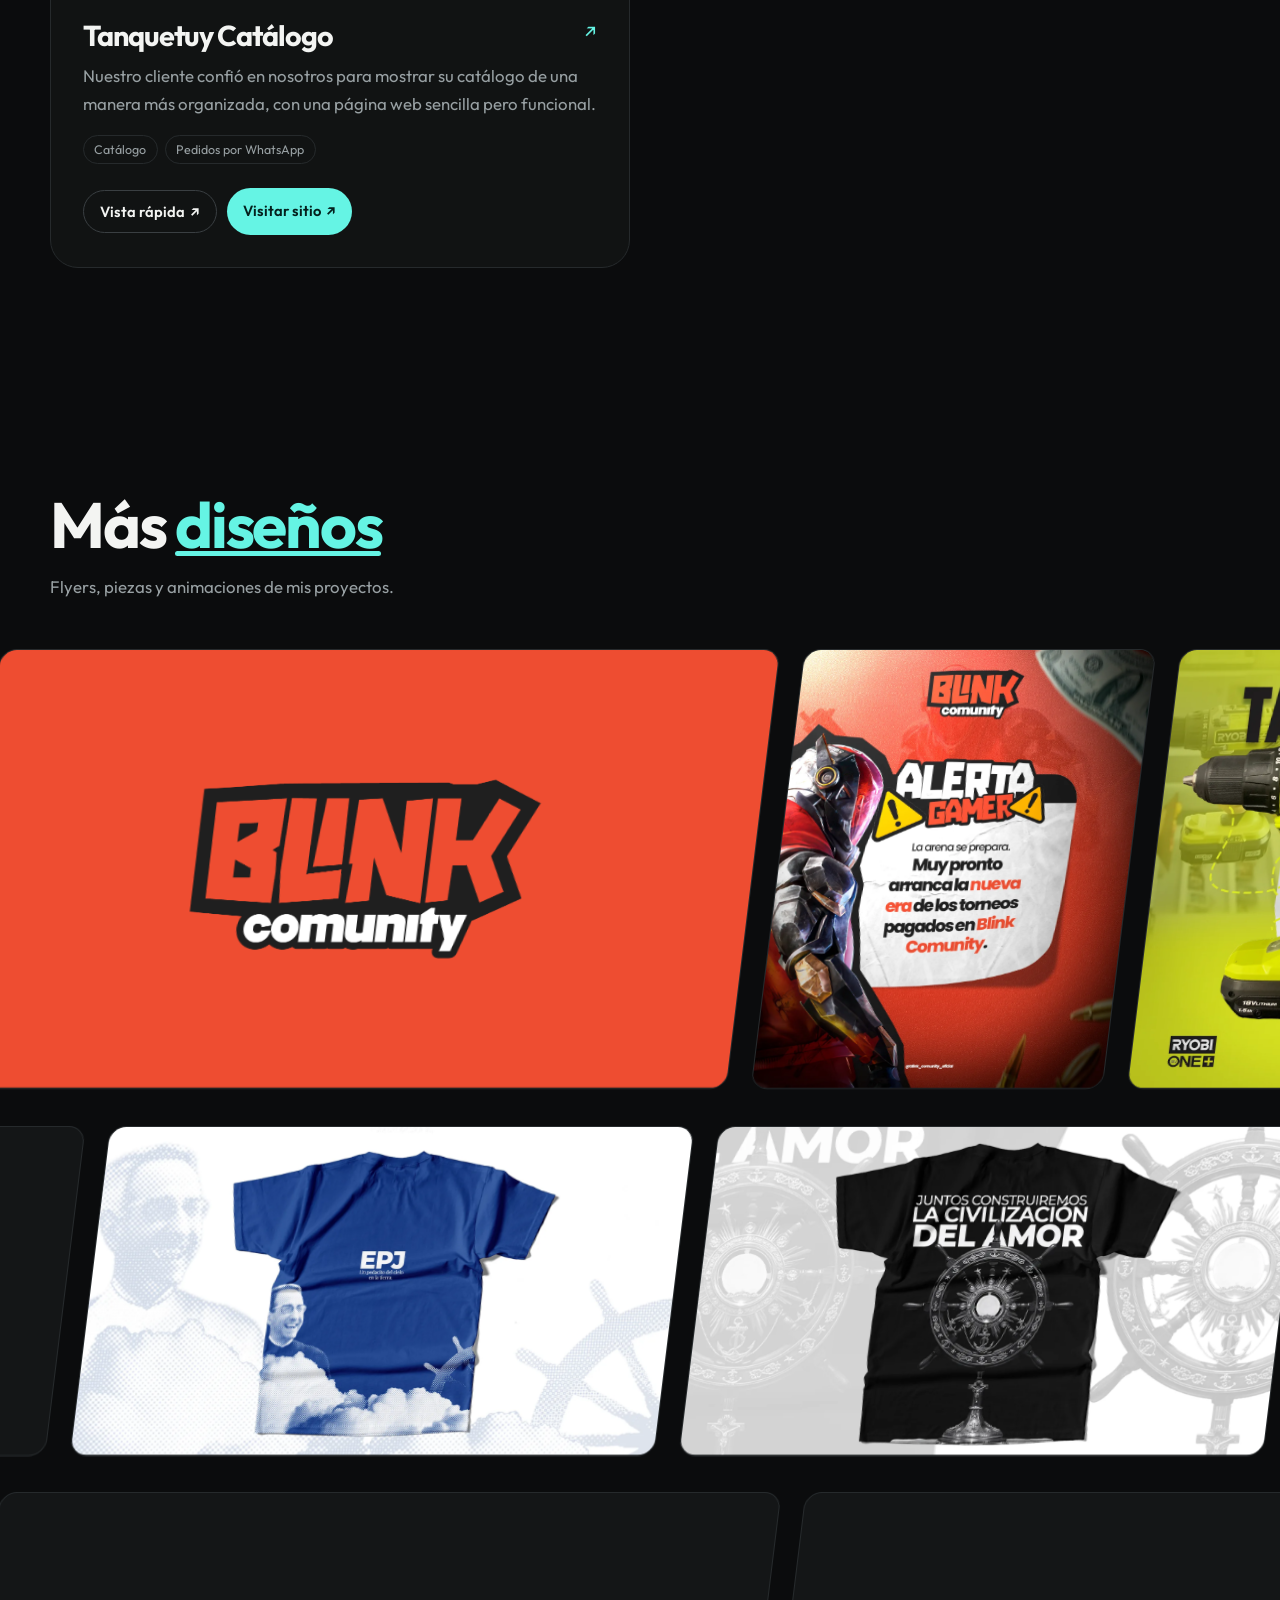
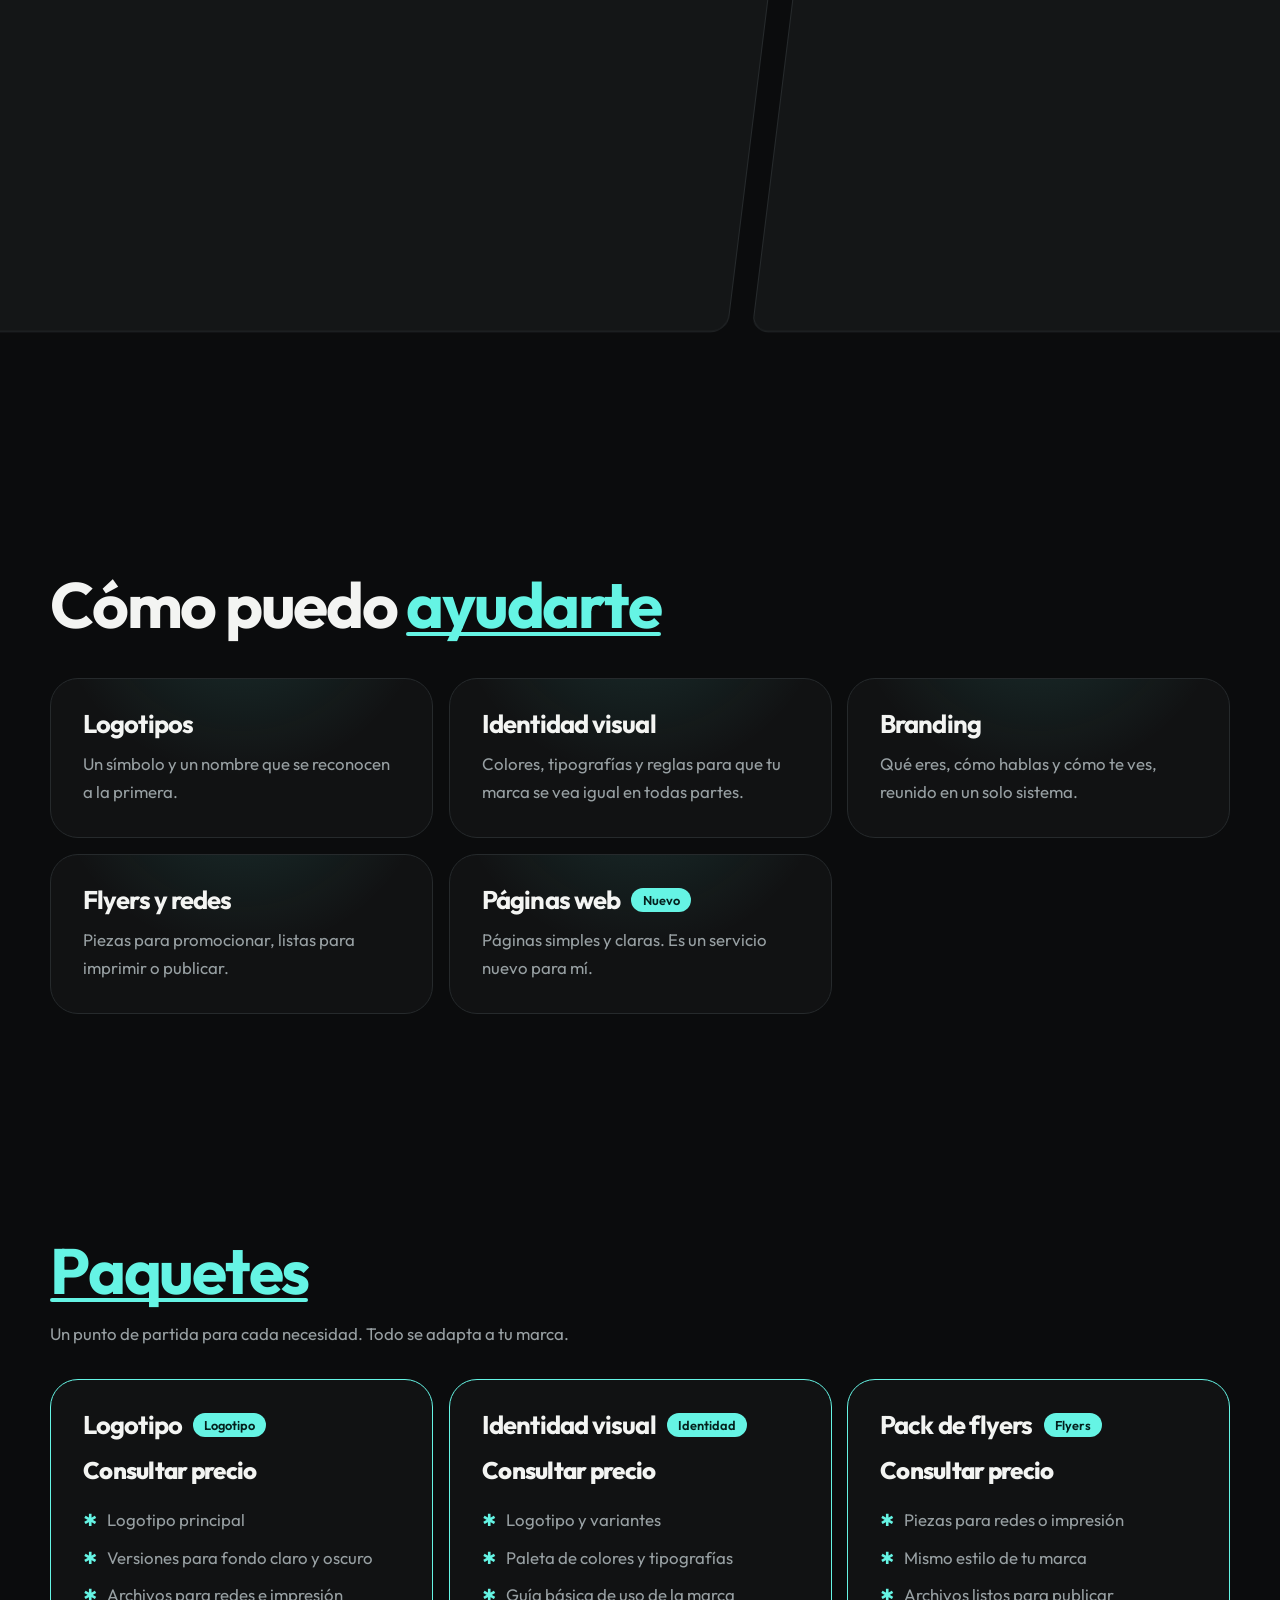
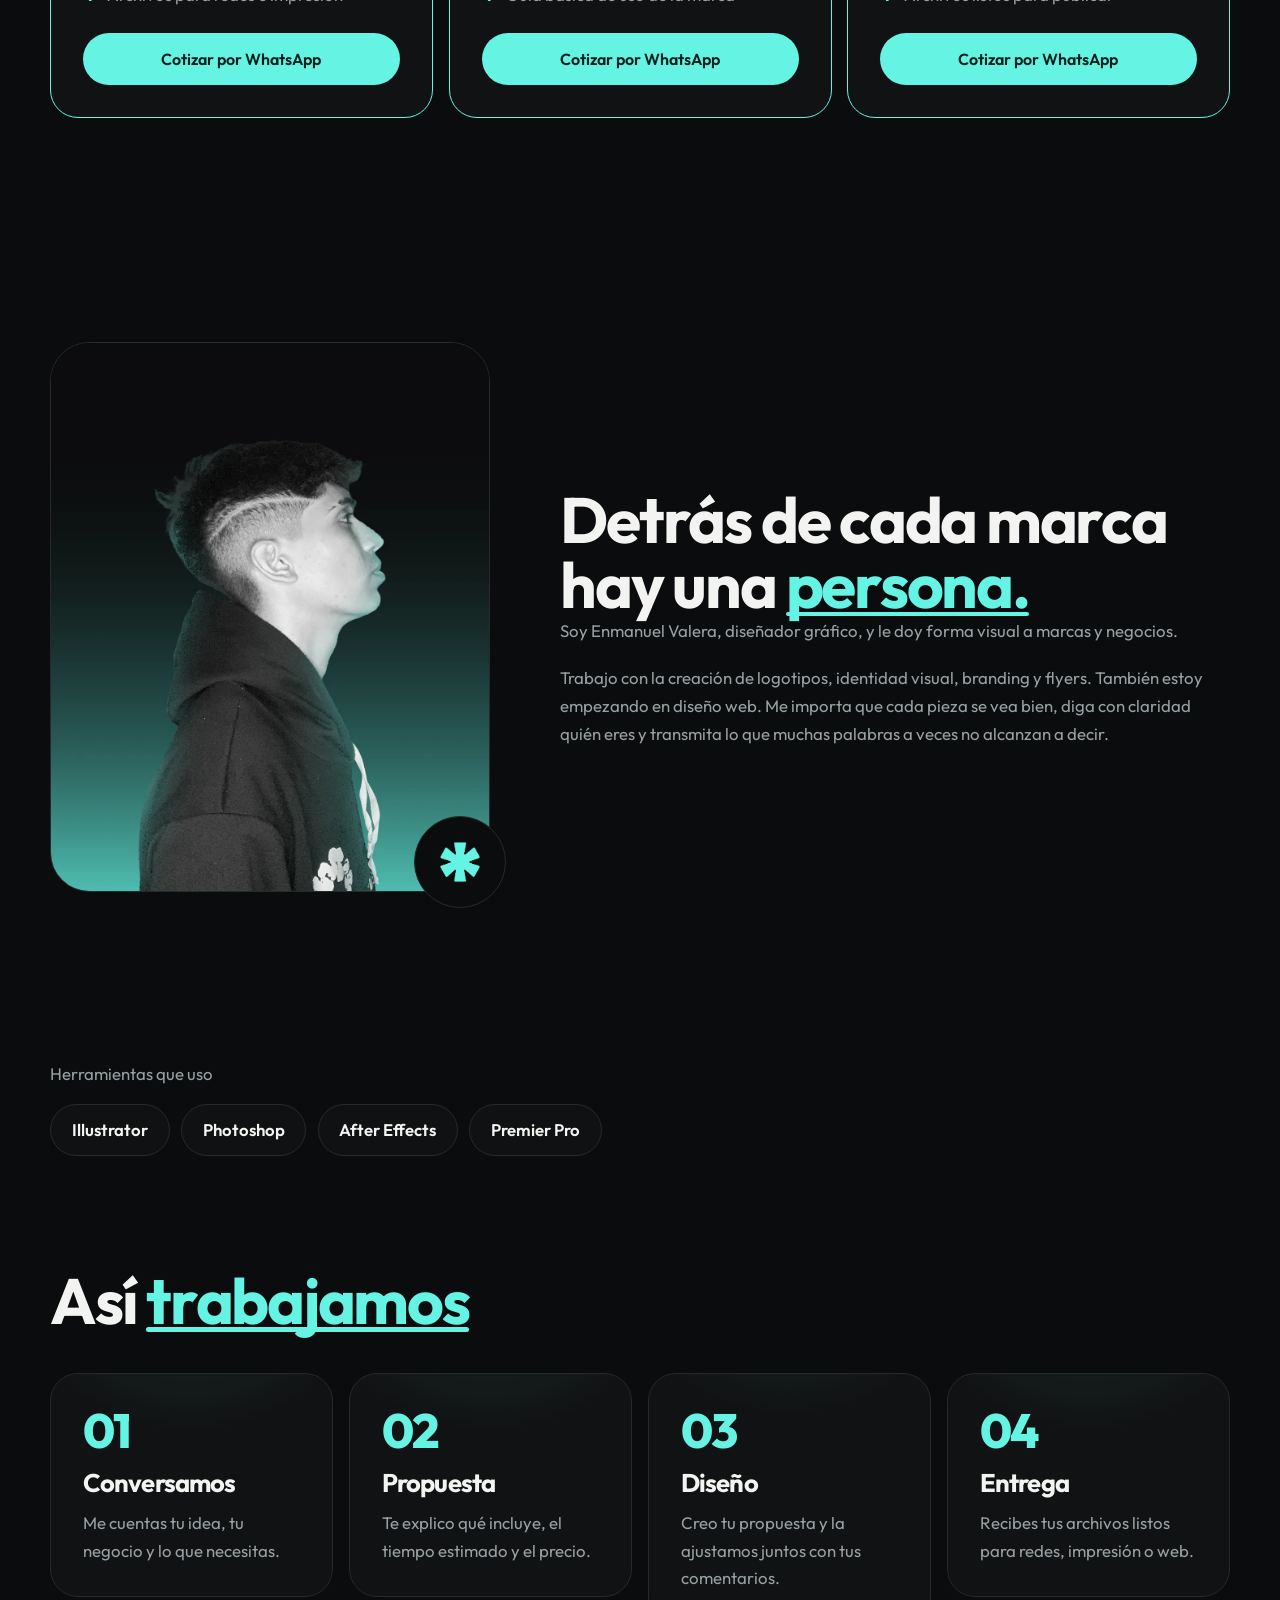
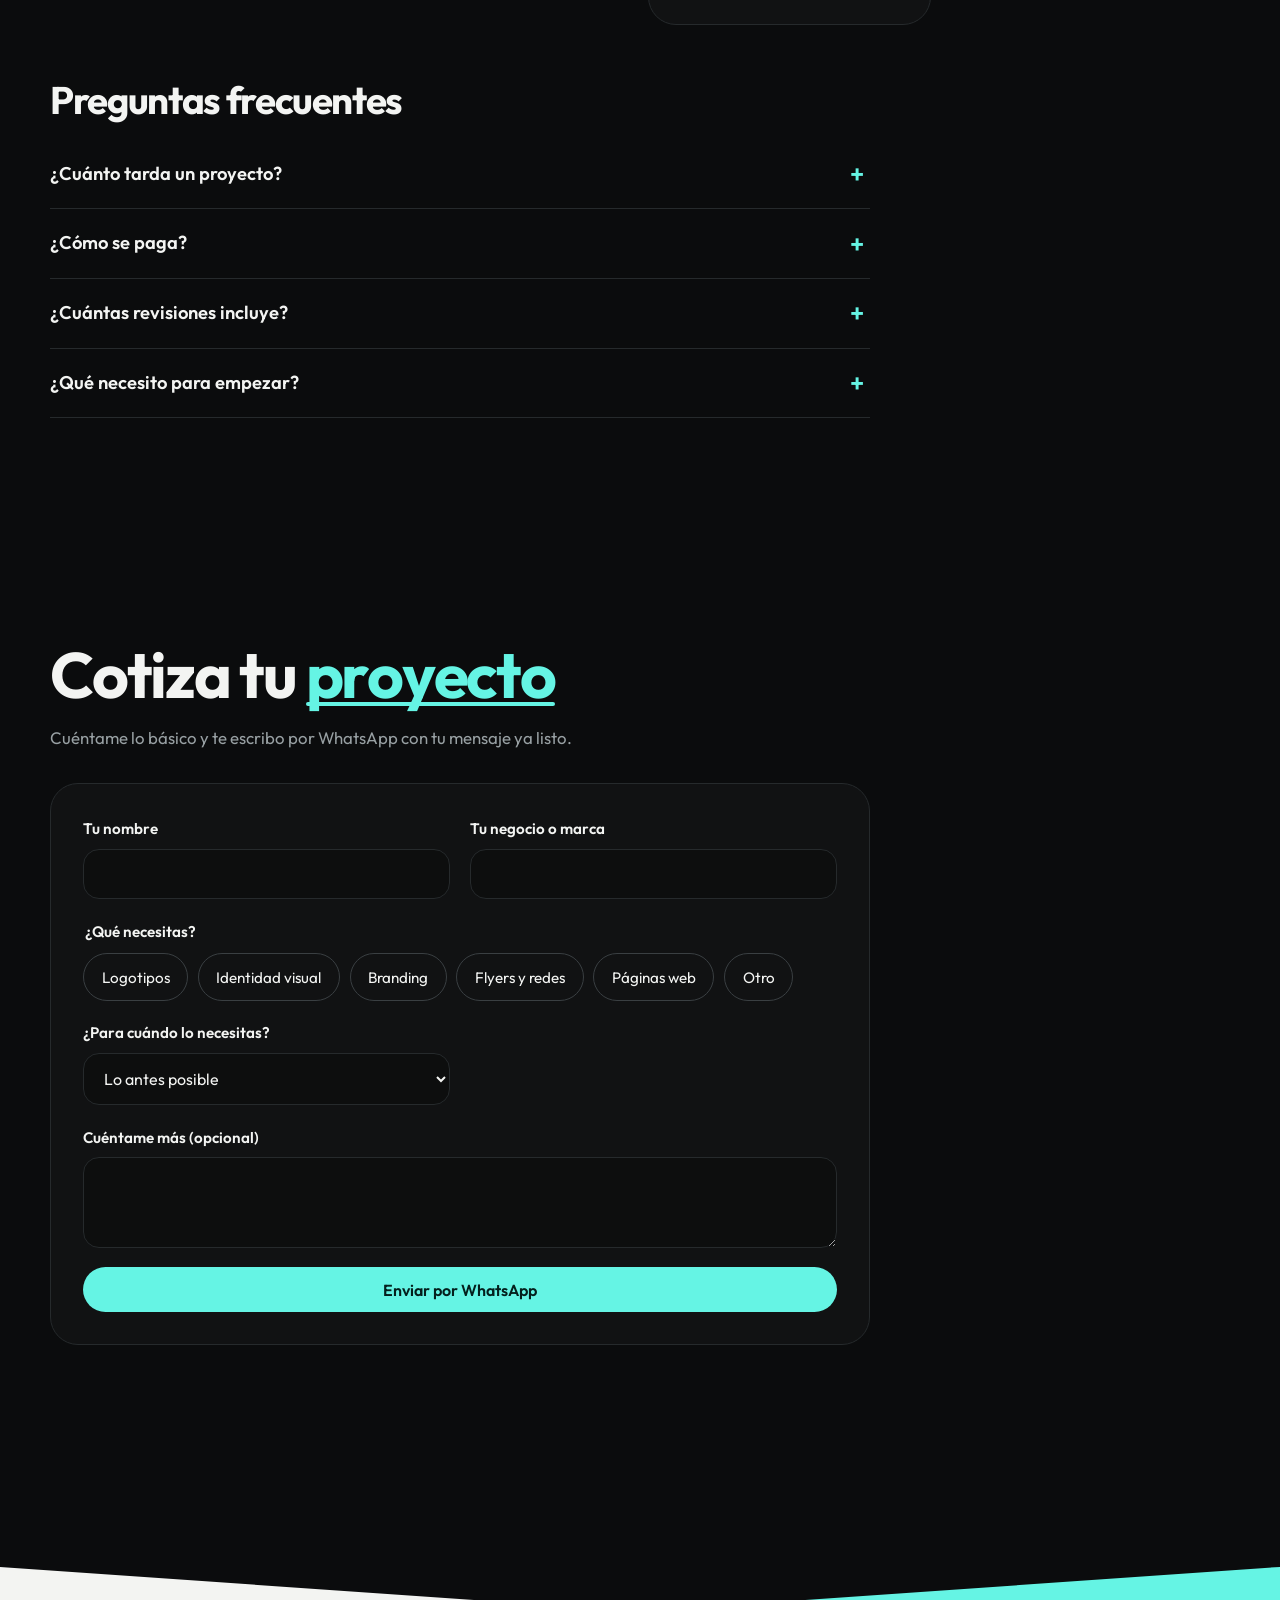
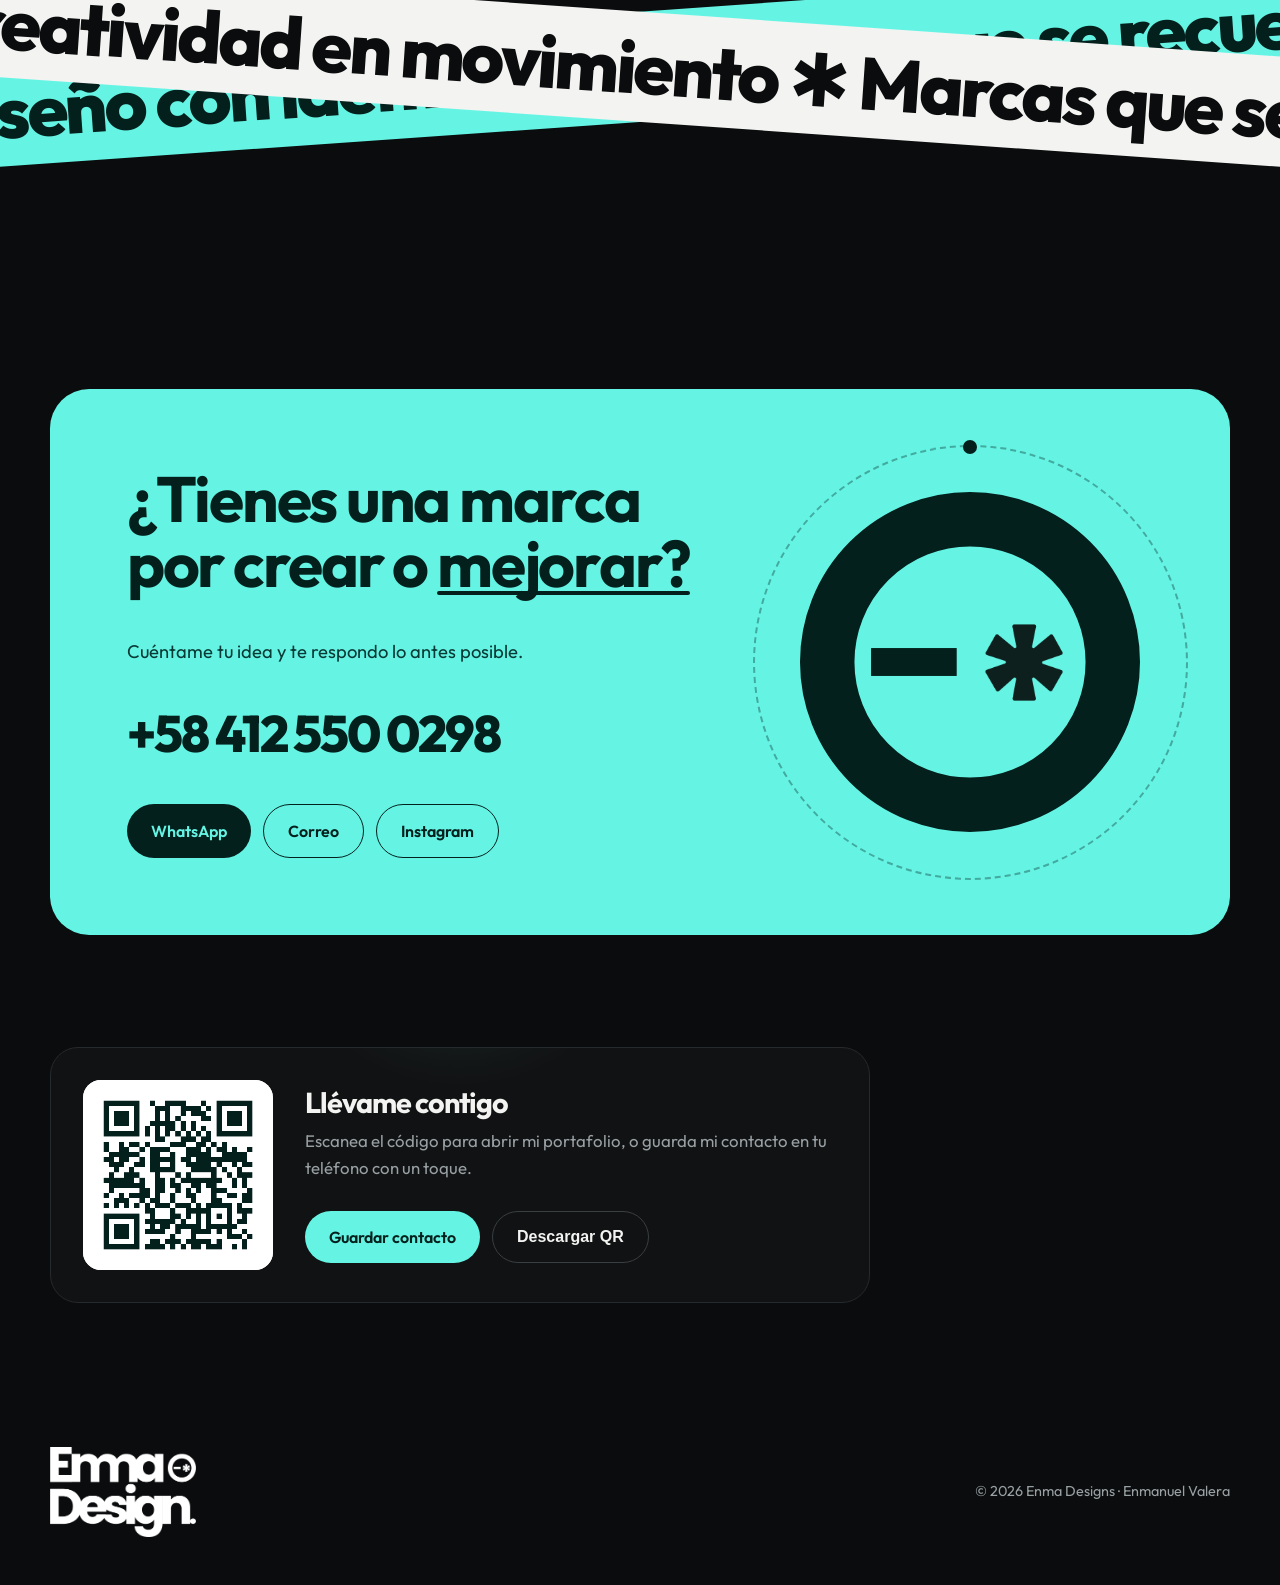
==== commit d41853db: "Initial Commit" ====
--- a/index.html
+++ b/index.html
@@ -4,18 +4,23 @@
 <meta charset="utf-8">
 <meta name="viewport" content="width=device-width,initial-scale=1">
 <title>Enmanuel Valera | Enma Designs</title>
-<meta name="description" content="Portafolio de diseño gráfico: logotipos, identidad visual, branding y flyers.">
+<meta name="description" content="Enmanuel Valera, diseñador gráfico: logotipos, identidad visual, branding y flyers. Mira mi portafolio.">
 <meta name="theme-color" content="#0b0c0d">
 <meta property="og:type" content="website">
 <meta property="og:title" content="Enmanuel Valera | Enma Designs, diseñador gráfico">
 <meta property="og:description" content="Diseñador gráfico: logotipos, identidad visual, branding y flyers. Mira mi portafolio.">
-<meta property="og:image" content="https://TU-DOMINIO.vercel.app/assets/og.png">
+<meta property="og:image" content="https://enmadesignportafolio.vercel.app/assets/og.png">
+<meta property="og:image:width" content="1200">
+<meta property="og:image:height" content="630">
+<meta property="og:url" content="https://enmadesignportafolio.vercel.app/">
+<link rel="canonical" href="https://enmadesignportafolio.vercel.app/">
+<script type="application/ld+json">{"@context":"https://schema.org","@type":"Person","name":"Enmanuel Valera","jobTitle":"Diseñador gráfico","url":"https://enmadesignportafolio.vercel.app/","worksFor":{"@type":"Organization","name":"Enma Designs"},"knowsAbout":["Diseño de logotipos","Identidad visual","Branding","Diseño de flyers","Diseño web"],"sameAs":["https://instagram.com/enmajvgdesign"]}</script>
 <meta name="twitter:card" content="summary_large_image">
 <link rel="icon" href="assets/favicon.png">
 <link rel="preconnect" href="https://fonts.googleapis.com">
 <link rel="preconnect" href="https://fonts.gstatic.com" crossorigin>
 <link href="https://fonts.googleapis.com/css2?family=Outfit:wght@300;400;600;700;800&display=swap" rel="stylesheet">
-<script>if(!matchMedia("(prefers-reduced-motion:reduce)").matches&&!/^#proyecto-/.test(location.hash)){document.documentElement.classList.add("intro");setTimeout(function(){document.documentElement.classList.remove("intro")},8000)}</script>
+<script>(function(d,n){var c=n.connection;if(c&&c.saveData||n.deviceMemory&&n.deviceMemory<=2)d.classList.add("lite");if(!matchMedia("(prefers-reduced-motion:reduce)").matches&&!/^#proyecto-/.test(location.hash)&&!d.classList.contains("lite")){d.classList.add("intro");setTimeout(function(){d.classList.remove("intro")},8000)}})(document.documentElement,navigator)</script>
 <link rel="stylesheet" href="css/styles.css">
 <script>window.va=window.va||function(){(window.vaq=window.vaq||[]).push(arguments)}</script>
 <script defer src="/_vercel/insights/script.js"></script>
@@ -38,8 +43,8 @@
   <a href="#inicio" class="brand" aria-label="Inicio"><img src="assets/isotipo-blanco.png" alt="" width="38" height="38"><span data-c="marca"></span></a>
   <button class="burger" aria-label="Abrir menú" aria-expanded="false"><span></span><span></span></button>
   <nav id="menu">
-    <a href="#sobre-mi">Sobre mí</a><a href="#servicios">Servicios</a><a href="#proyectos">Proyectos</a><a href="#sitios-web" id="nav-sitios-web" hidden>Páginas web</a><a href="#galeria">Galería</a>
-    <a href="#contacto" class="btn">Contacto</a>
+    <a href="#proyectos">Proyectos</a><a href="#sitios-web" id="nav-sitios-web" hidden>Páginas web</a><a href="#galeria">Galería</a><a href="#servicios">Servicios</a><a href="#sobre-mi">Sobre mí</a><a href="#contacto">Contacto</a>
+    <a href="#cotizar" class="btn">Cotizar</a>
   </nav>
 </header>
 
@@ -62,22 +67,6 @@
   <div class="rv" id="marcas-lista"></div>
 </section>
 
-<section id="sobre-mi" class="wrap about">
-  <figure class="photo rv"><div id="foto" class="tilt"></div><img class="sticker" src="assets/asterisco.png" alt=""></figure>
-  <div class="rv"><h2>Detrás de cada marca hay una persona.</h2><div id="sobre"></div></div>
-</section>
-
-<section id="servicios" class="wrap">
-  <h2 class="rv">Cómo puedo ayudarte</h2>
-  <div class="grid3" id="servicios-lista"></div>
-</section>
-
-<section id="paquetes" class="wrap" hidden>
-  <h2 class="rv">Paquetes</h2>
-  <p class="rv sub">Un punto de partida para cada necesidad. Todo se adapta a tu marca.</p>
-  <div class="grid3" id="paquetes-lista"></div>
-</section>
-
 <section id="proyectos" class="wrap">
   <h2 class="rv">Proyectos</h2>
   <div class="grid2" id="proyectos-lista"></div>
@@ -93,6 +82,27 @@
   <h2 class="rv">Más diseños</h2>
   <p class="rv sub">Flyers, piezas y animaciones de mis proyectos.</p>
   <div class="reel" id="reel"></div>
+</section>
+
+<section id="servicios" class="wrap">
+  <h2 class="rv">Cómo puedo ayudarte</h2>
+  <div class="grid3" id="servicios-lista"></div>
+</section>
+
+<section id="paquetes" class="wrap" hidden>
+  <h2 class="rv">Paquetes</h2>
+  <p class="rv sub">Un punto de partida para cada necesidad. Todo se adapta a tu marca.</p>
+  <div class="grid3" id="paquetes-lista"></div>
+</section>
+
+<section id="sobre-mi" class="wrap about">
+  <figure class="photo rv"><div id="foto" class="tilt"></div><img class="sticker" src="assets/asterisco.png" alt=""></figure>
+  <div class="rv"><h2>Detrás de cada marca hay una persona.</h2><div id="sobre"></div></div>
+</section>
+
+<section id="herramientas" class="wrap marcas" hidden>
+  <p class="rv">Herramientas que uso</p>
+  <div class="rv tools" id="herramientas-lista"></div>
 </section>
 
 <section id="testimonios" class="wrap" hidden>
@@ -137,6 +147,7 @@
     <div class="cta"><a data-l="wa" class="btn" target="_blank" rel="noopener">WhatsApp</a><a data-l="mail" class="btn o">Correo</a><a data-l="ig" class="btn o" target="_blank" rel="noopener">Instagram</a><a id="pdfbtn" class="btn o" hidden download>Descargar portafolio</a></div>
   </div>
 </section>
+
 <section id="compartir" class="wrap">
   <div class="card share rv">
     <canvas id="qr" width="1024" height="1024" aria-label="Código QR de mi portafolio"></canvas>
@@ -159,6 +170,9 @@
 
 <footer class="wrap foot"><img src="assets/logotipo-blanco.png" alt="Logotipo" height="90"><p>© <span id="anio"></span> <span data-c="marca"></span> · <span data-c="nombre"></span></p></footer>
 
+<div class="progress" aria-hidden="true"><i></i></div>
+<button class="totop" type="button" aria-label="Volver arriba">↑</button>
+
 <script src="js/config.js"></script>
 <script src="js/main.js"></script>
 <script src="js/intro.js"></script>
--- a/css/styles.css
+++ b/css/styles.css
@@ -358,3 +358,30 @@
   .web-shot img,.web-shot video{height:58svh;min-height:300px}
 }
 @media(prefers-reduced-motion:reduce){.web-card,.web-card-media>img,.web-card-media>video{transition:none}}
+
+/* ---- pulido: sin movimiento lateral, menú, herramientas, progreso, modo ligero ---- */
+.reel{overflow:hidden;overflow:clip}
+@media(max-width:1060px){
+  .burger{display:block}
+  .nav nav{position:fixed;inset:64px 0 auto;flex-direction:column;align-items:stretch;gap:0;background:var(--bg);padding:.5rem 1.25rem 1.5rem;border-bottom:1px solid var(--line);transform:translateY(-130%);transition:transform .35s}
+  .menu .nav nav{transform:none}
+  .nav nav a{padding:1rem 0;font-size:1.3rem}
+  .nav nav .btn{justify-content:center;margin-top:.5rem}
+}
+.nav nav a.on:not(.btn){color:var(--ac)}
+.tools{display:flex;flex-wrap:wrap;gap:.7rem;margin-top:1rem}
+.tool{padding:.7rem 1.3rem;border:1px solid var(--line);border-radius:99px;font-weight:600;background:rgba(20,22,23,.6);transition:border-color .25s,color .25s}
+.tool:hover{border-color:var(--ac);color:var(--ac)}
+.progress{position:fixed;inset:0 0 auto;height:3px;z-index:60;pointer-events:none}
+.progress i{display:block;height:100%;background:var(--ac);transform:scaleX(0);transform-origin:left}
+.totop{position:fixed;left:1rem;bottom:calc(1rem + env(safe-area-inset-bottom,0px));z-index:30;width:48px;height:48px;border-radius:50%;border:1px solid #3a3f42;background:rgba(11,12,13,.85);color:var(--tx);font-size:1.3rem;cursor:pointer;opacity:0;pointer-events:none;transform:translateY(10px);transition:opacity .3s,transform .3s,border-color .25s}
+.totop.show{opacity:1;pointer-events:auto;transform:none}
+.totop:hover{border-color:var(--ac);color:var(--ac)}
+html.intro .progress,html.intro .totop{display:none}
+.lite .bg i,.lite .ring3d,.lite .iso-in,.lite .iso-orbit,.lite .fab,.lite .mq,.lite #marquee,.lite .c{animation:none!important}
+.lite .c{opacity:1;transform:none}
+.lite *{-webkit-backdrop-filter:none!important;backdrop-filter:none!important}
+.lite #lb{background:rgba(11,12,13,.94)}
+
+/* ---- sin desplazamiento lateral en celular ---- */
+main{overflow-x:hidden;overflow-x:clip}
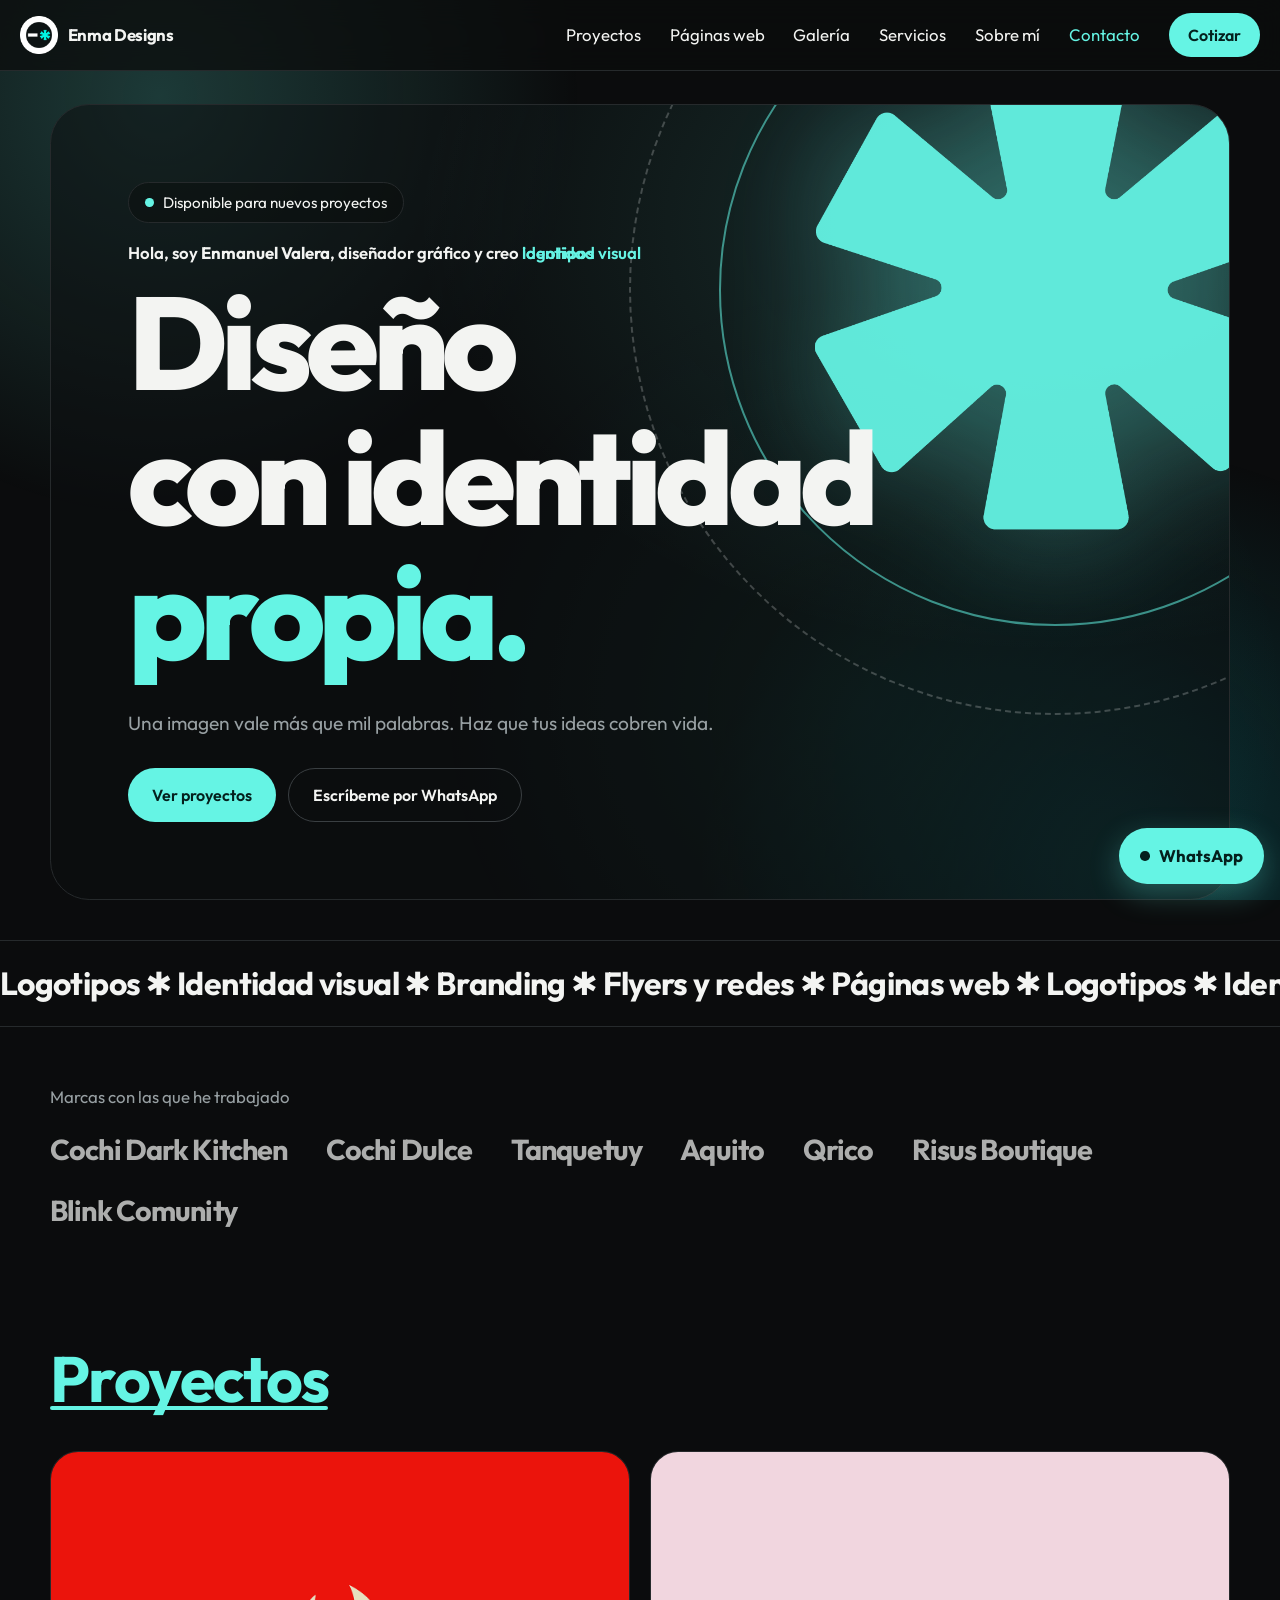
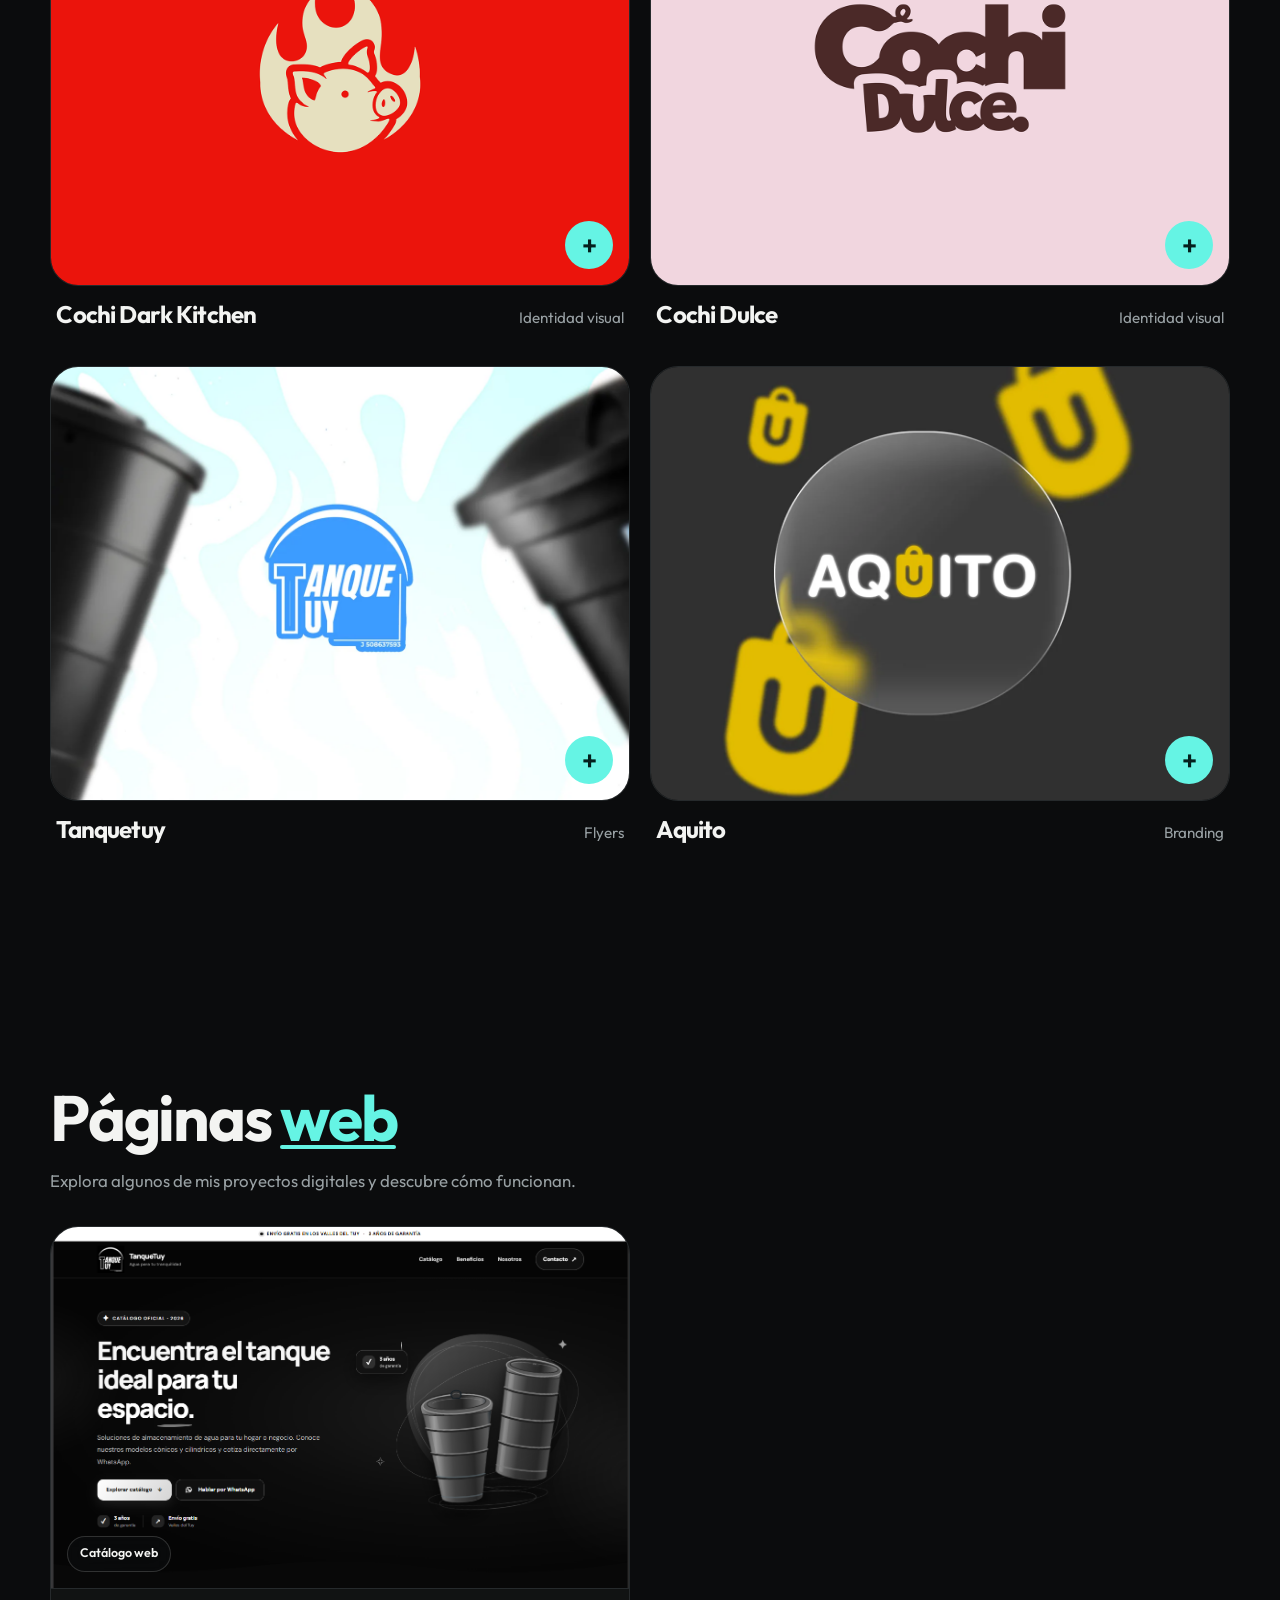
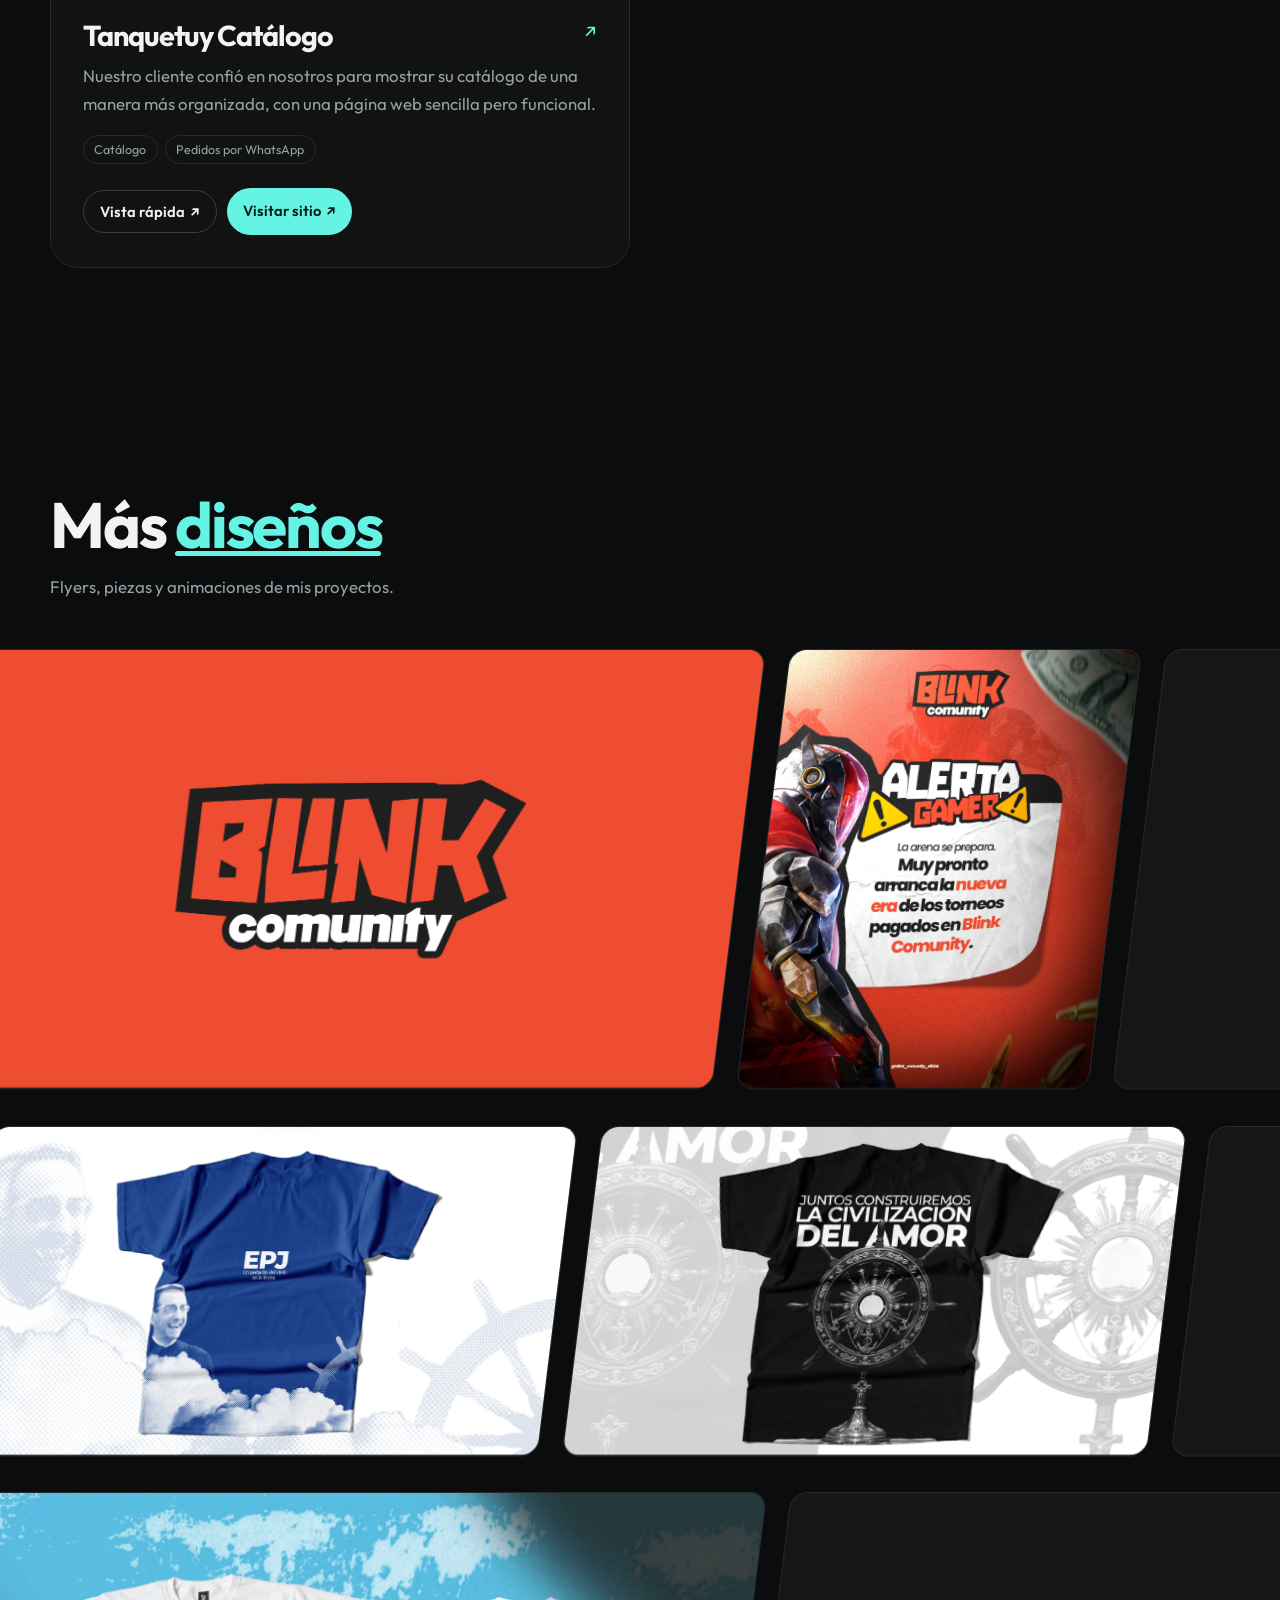
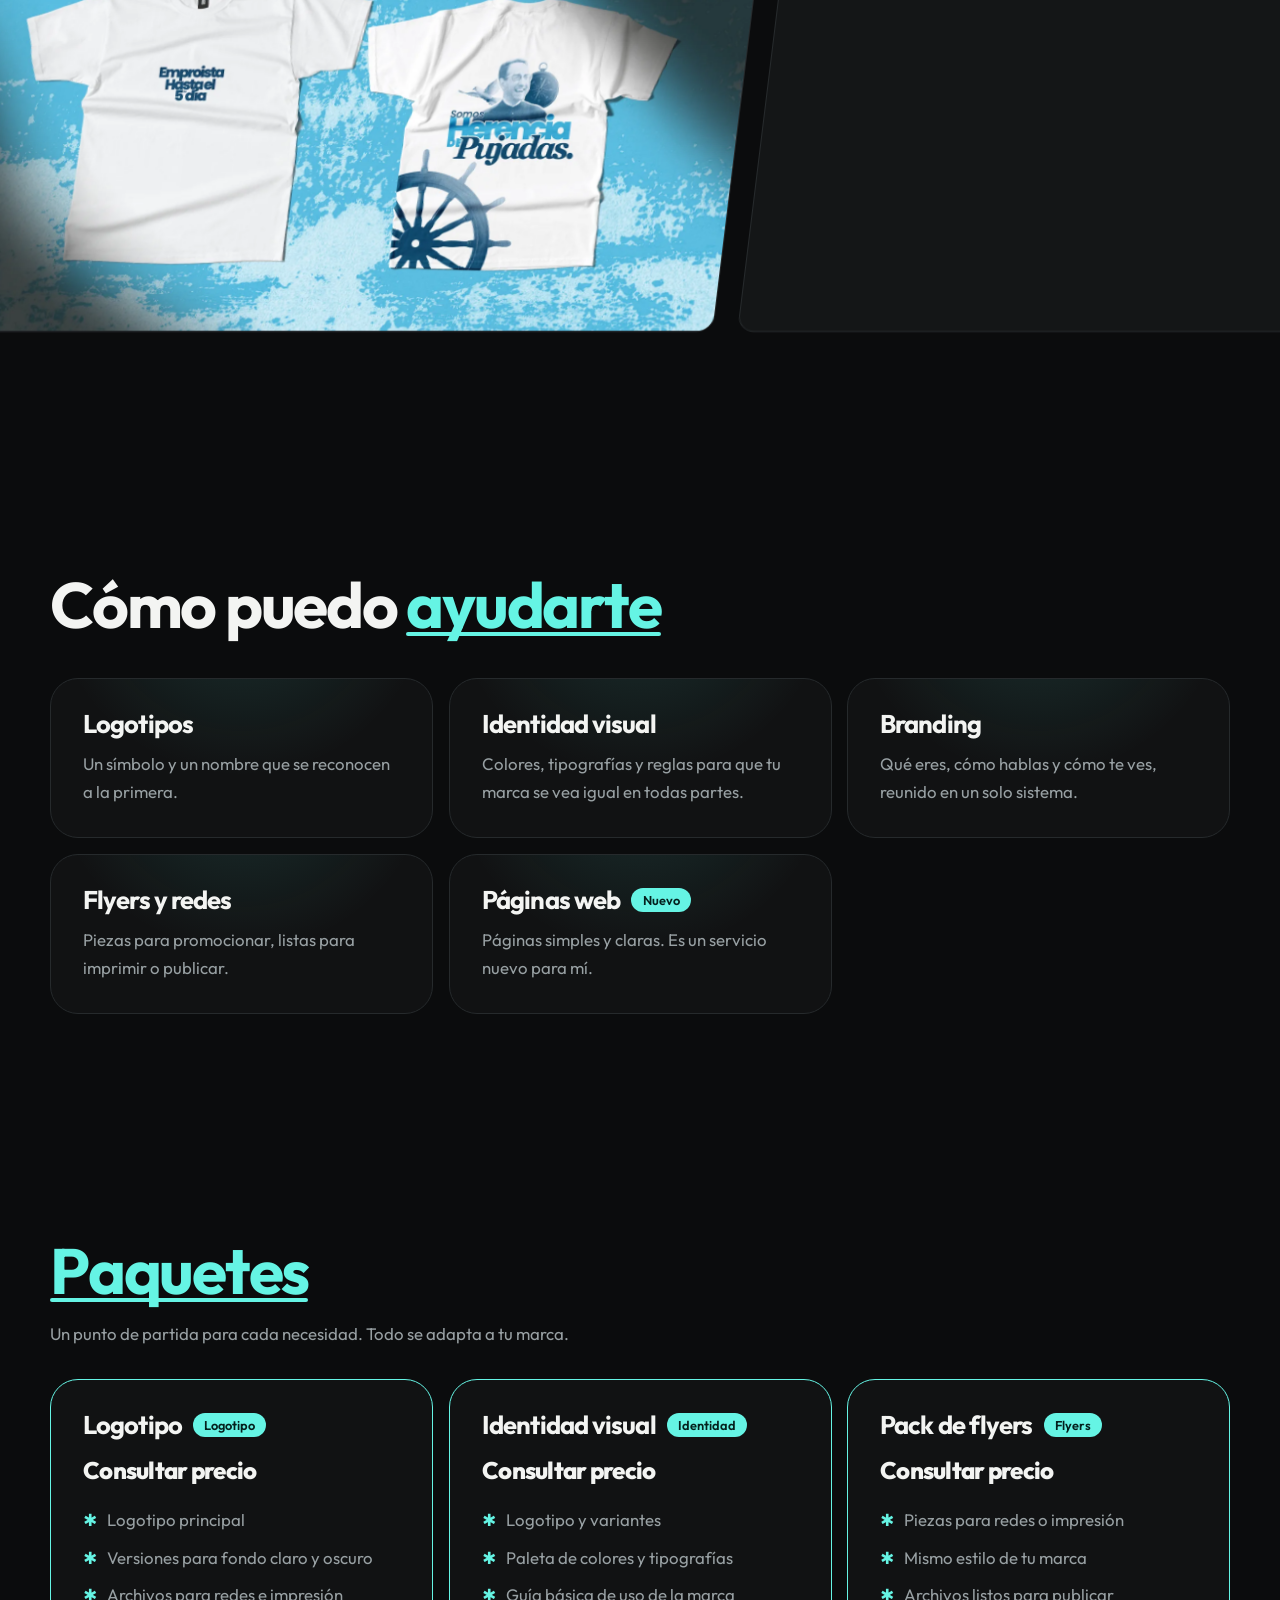
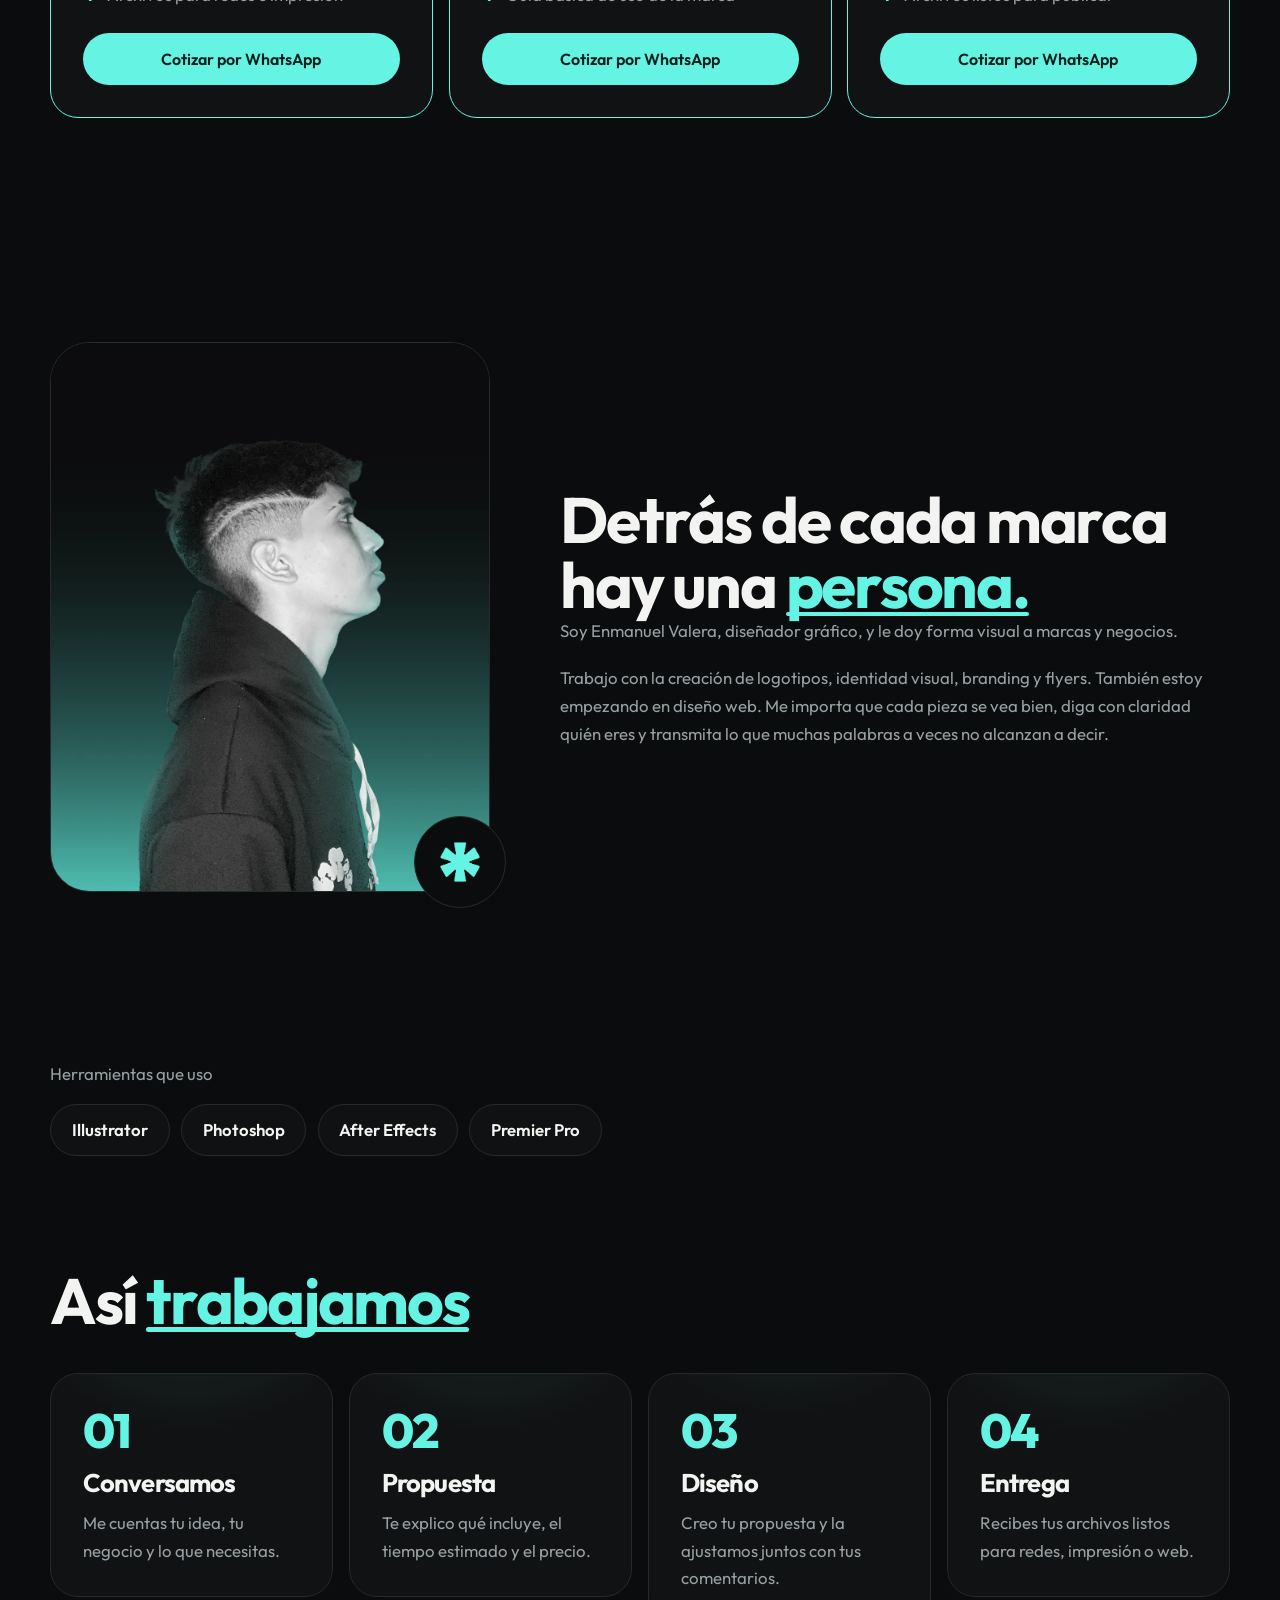
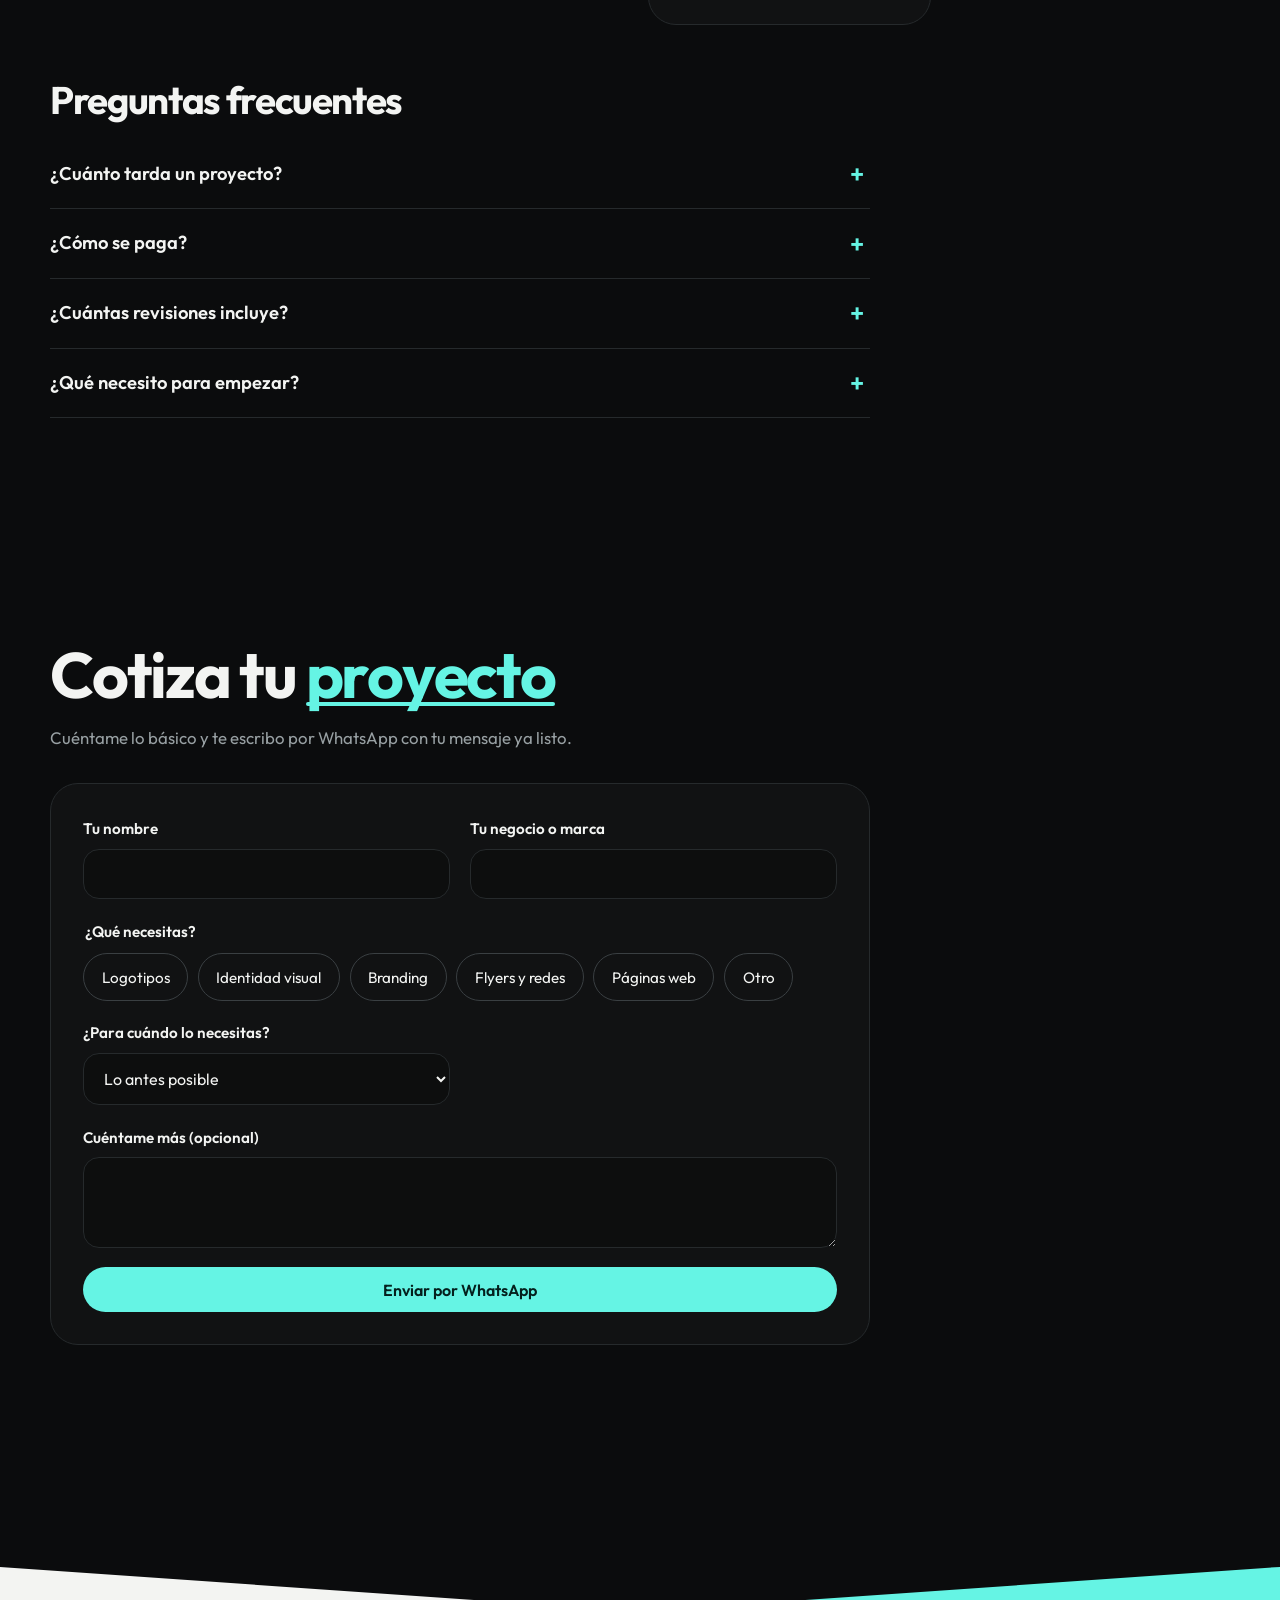
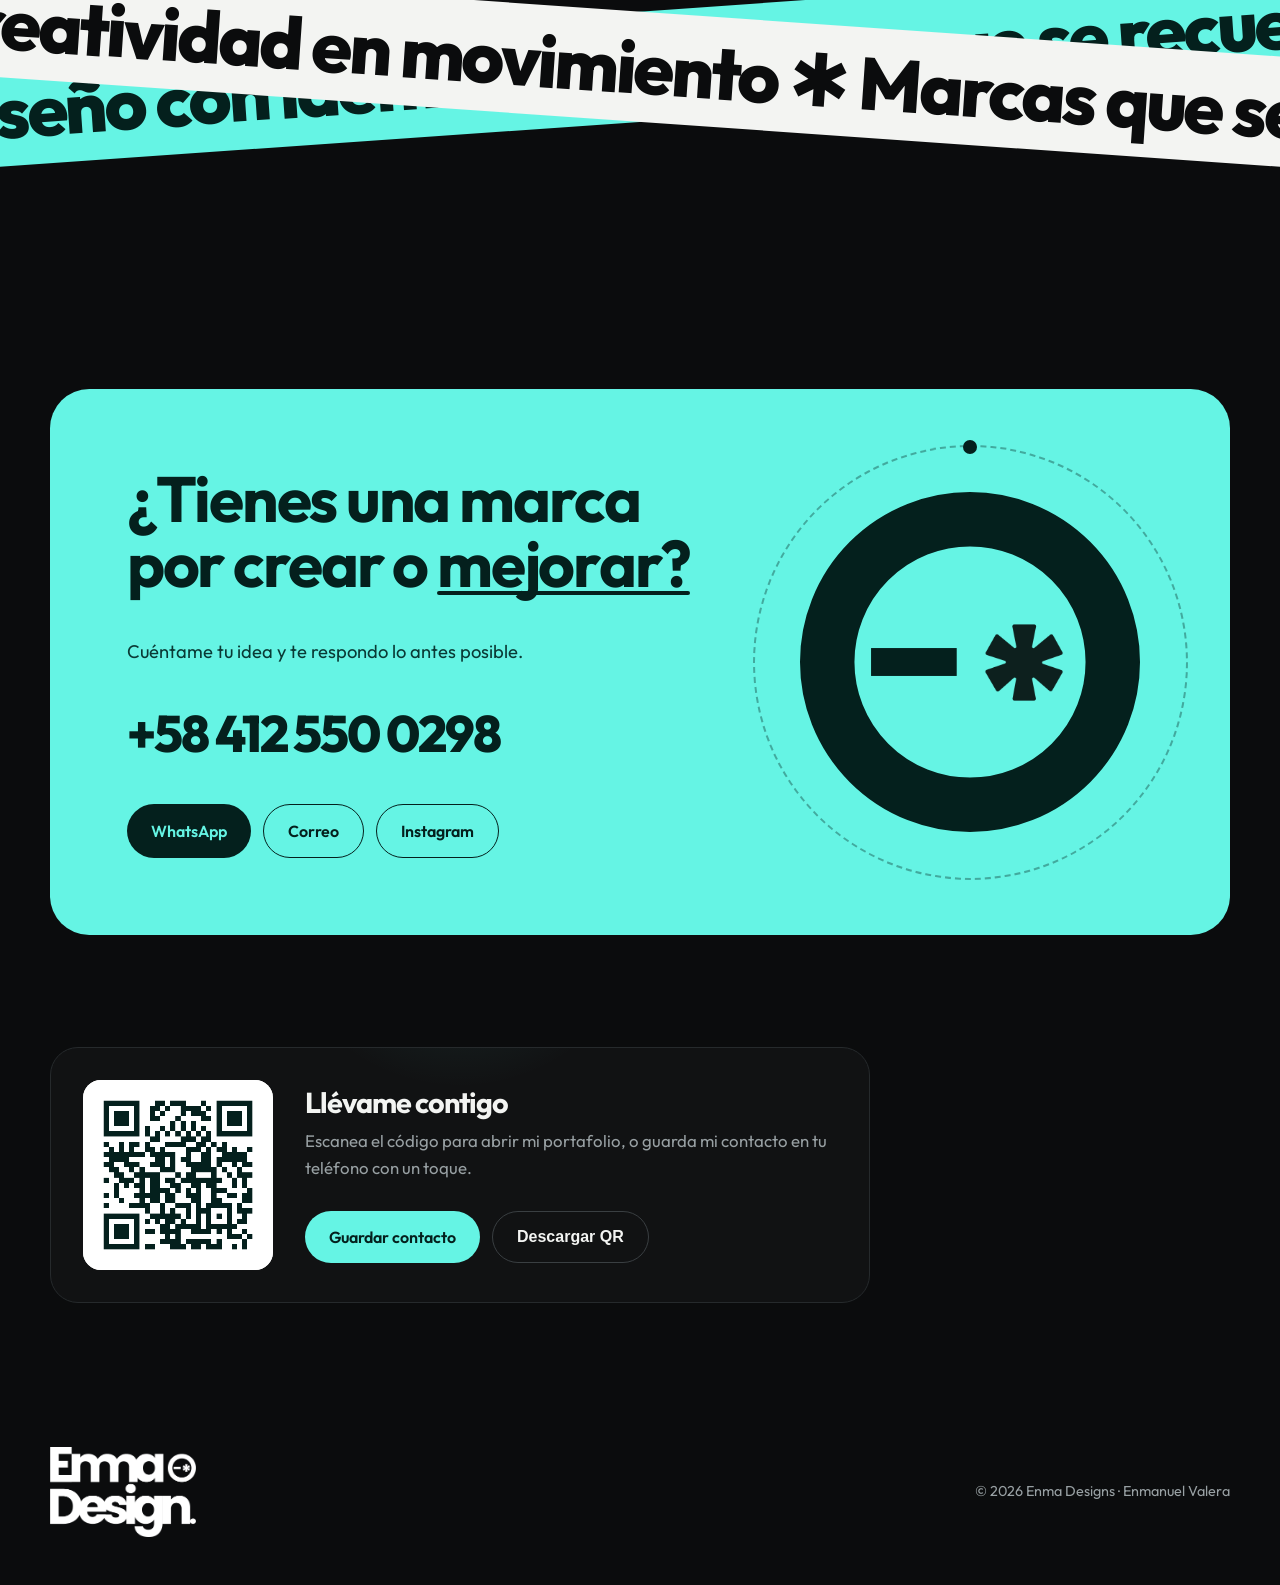
==== commit b05a77a8: "Initial commit" ====
--- a/index.html
+++ b/index.html
@@ -174,9 +174,7 @@
 <button class="totop" type="button" aria-label="Volver arriba">↑</button>
 
 <script src="js/config.js"></script>
-<script src="js/main.js"></script>
-<script src="js/intro.js"></script>
-<script src="js/qr.js"></script>
-<script src="js/extra.js"></script>
+<script src="js/supabase-config.js"></script>
+<script src="js/cloud.js"></script>
 </body>
 </html>
